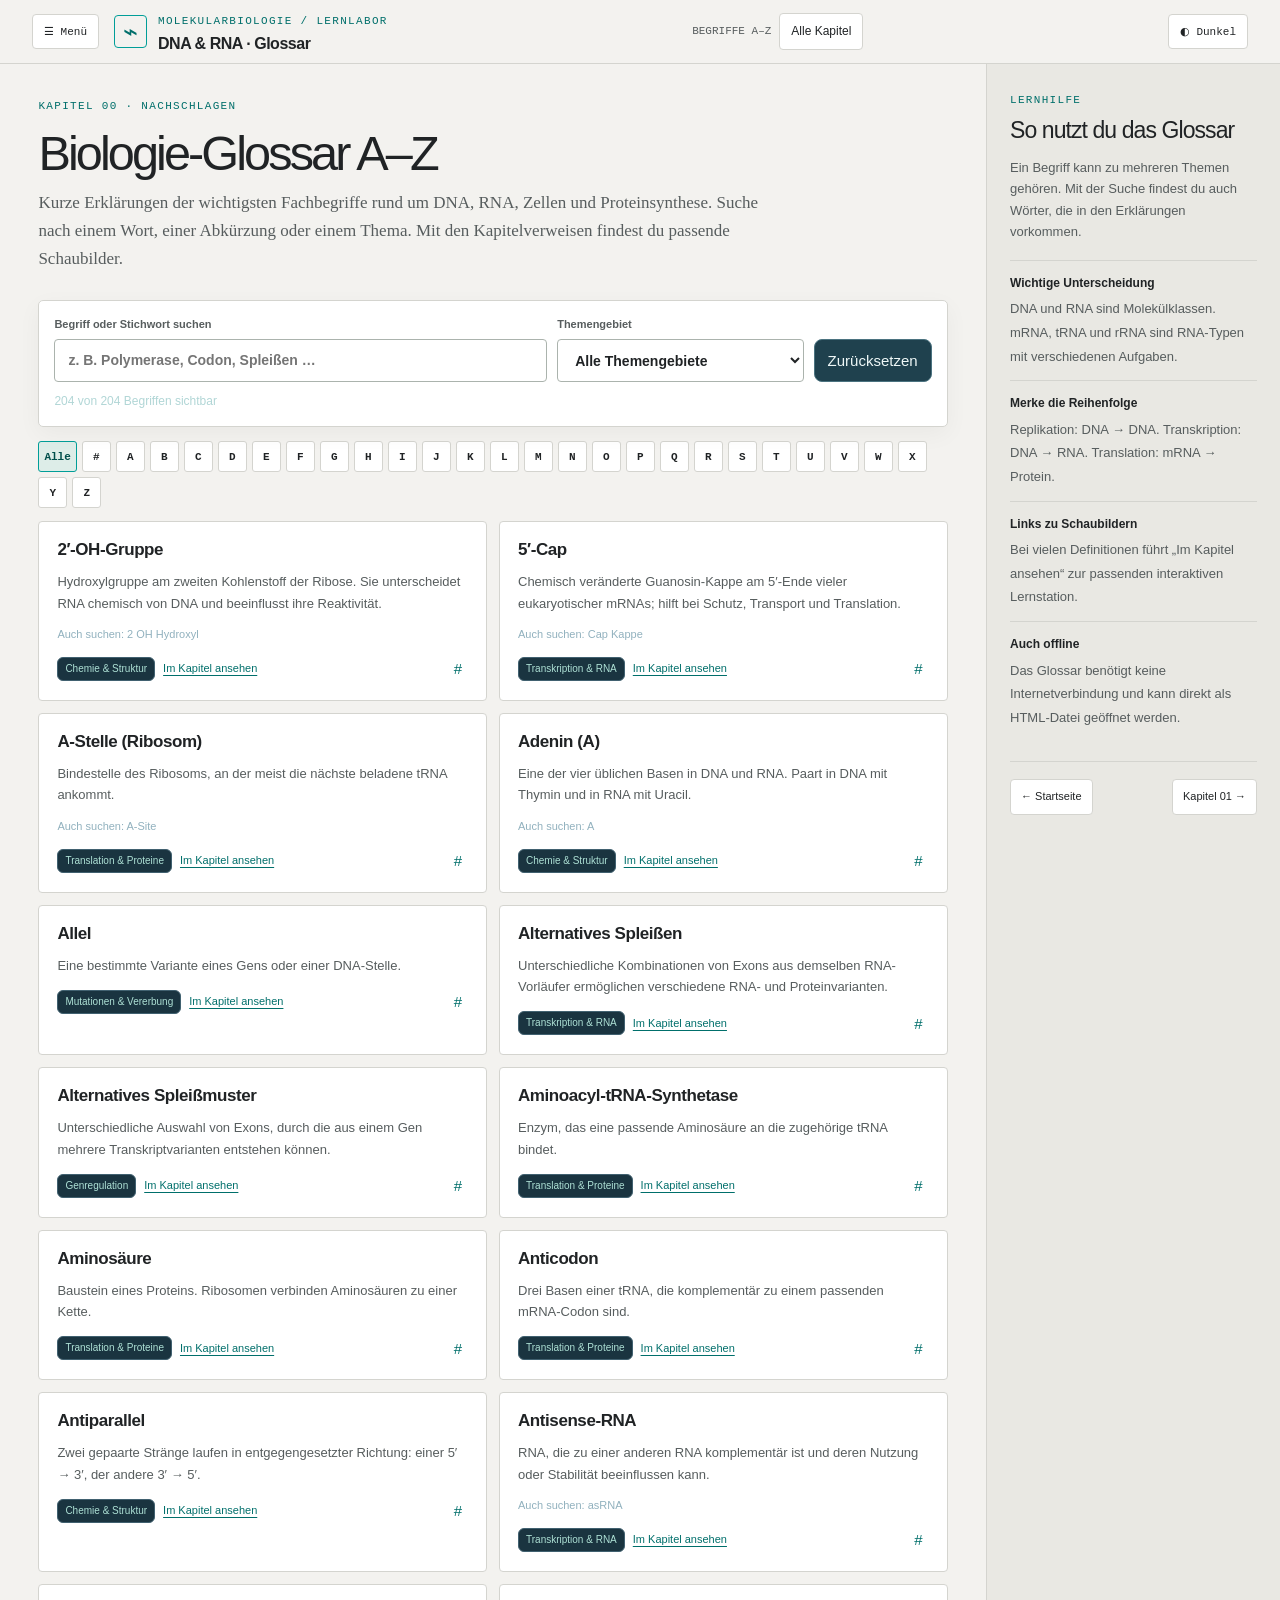
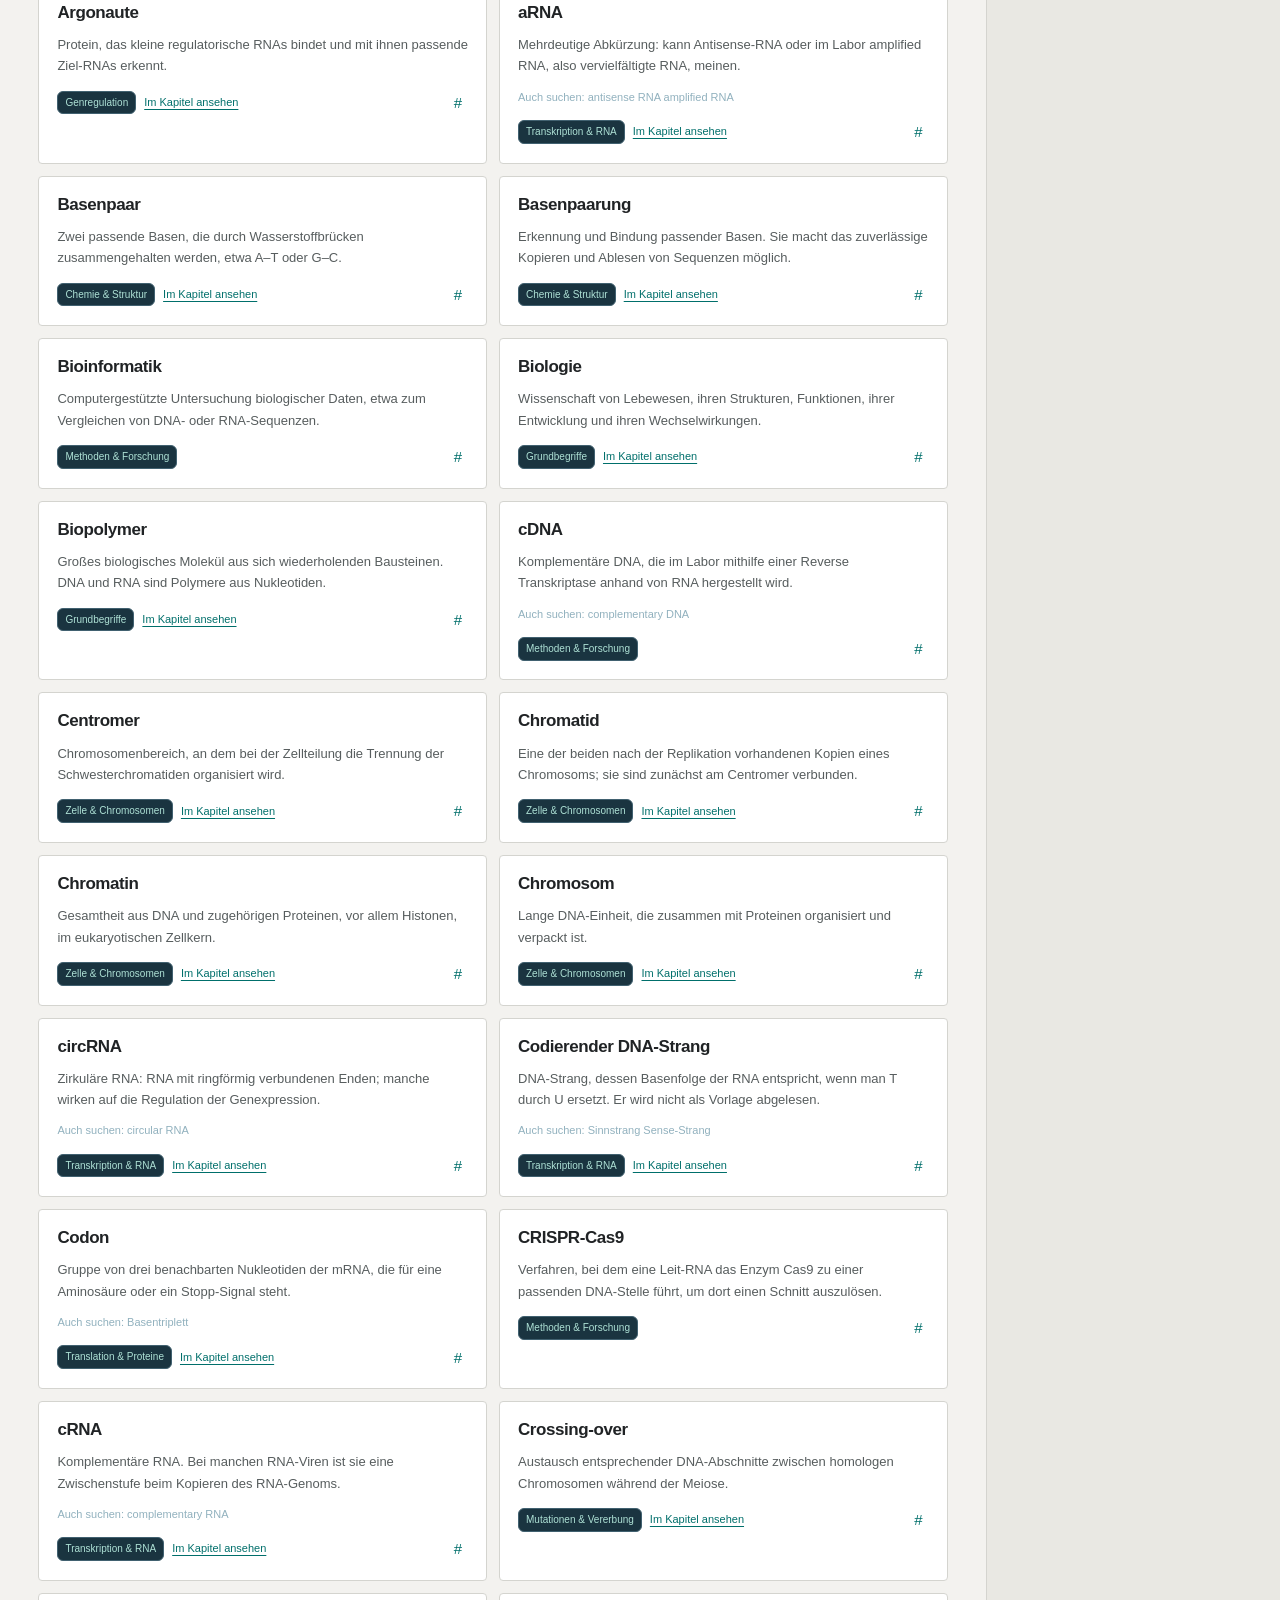
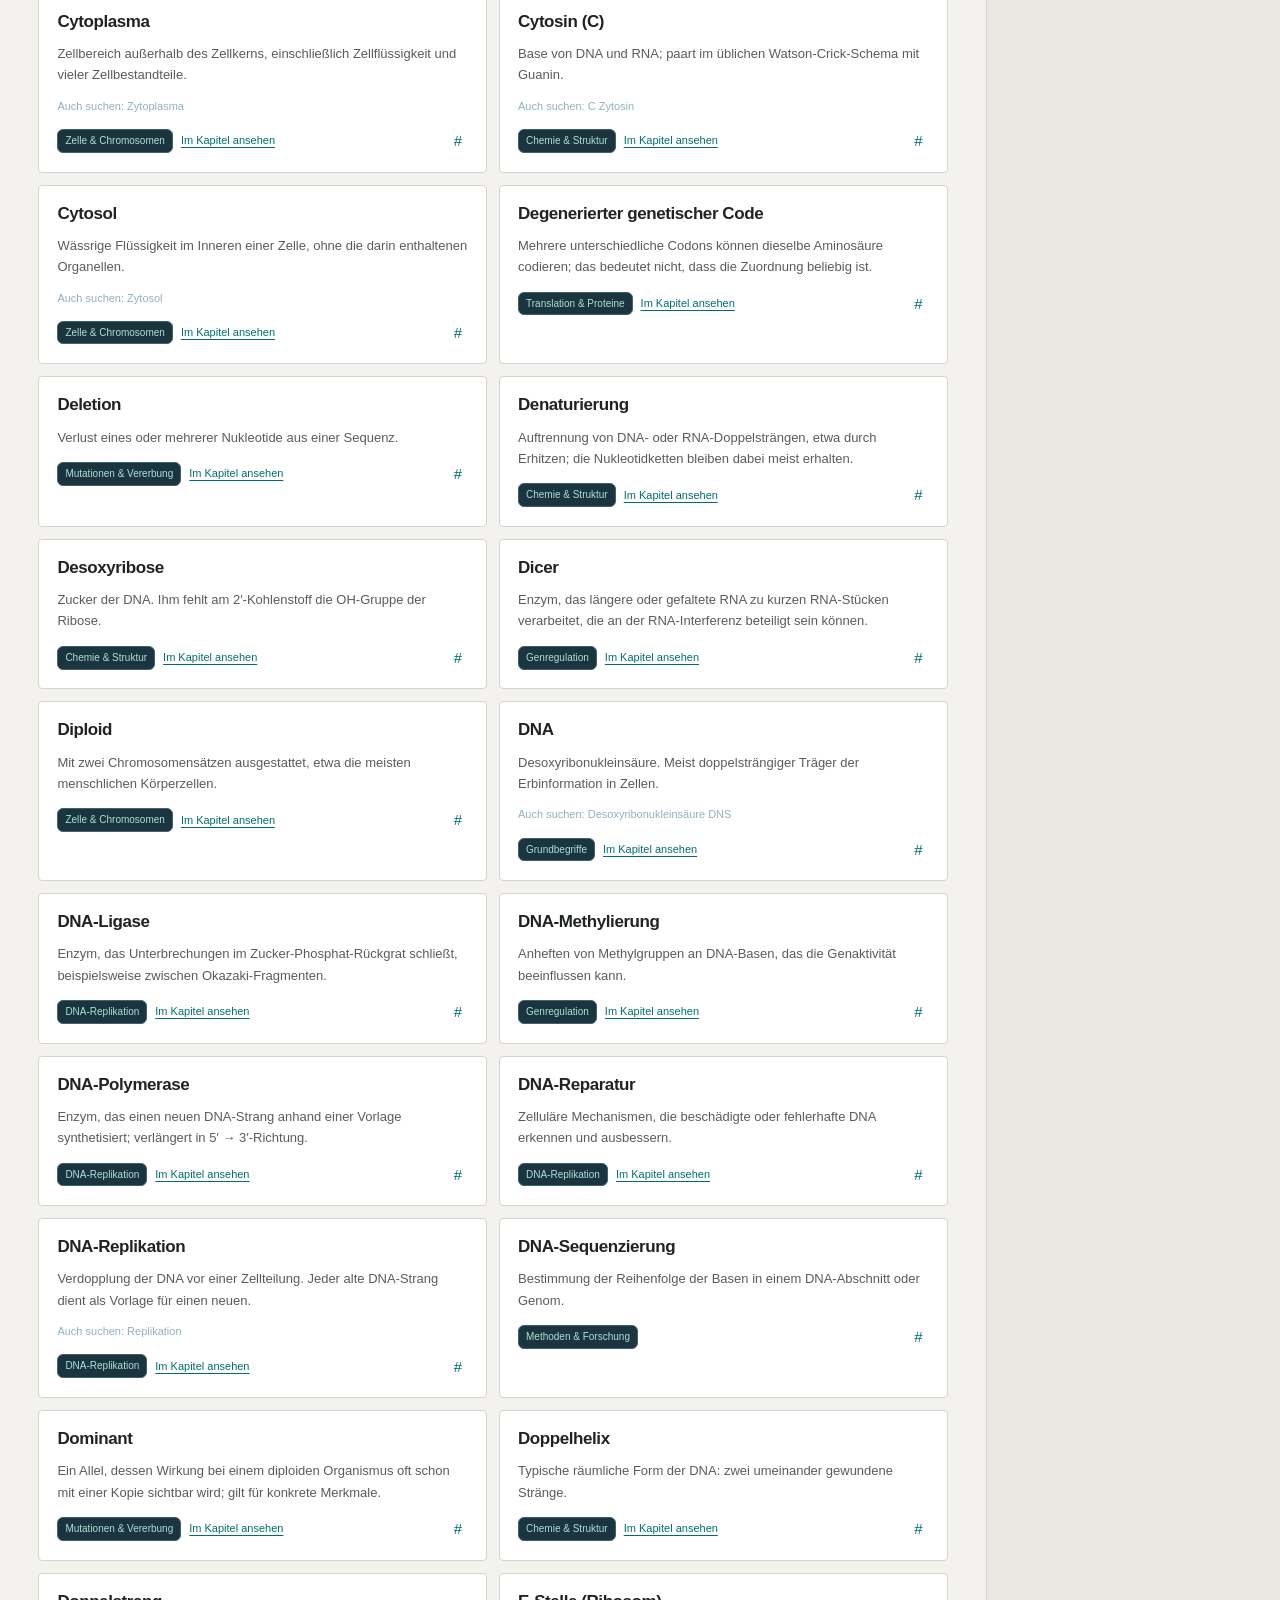
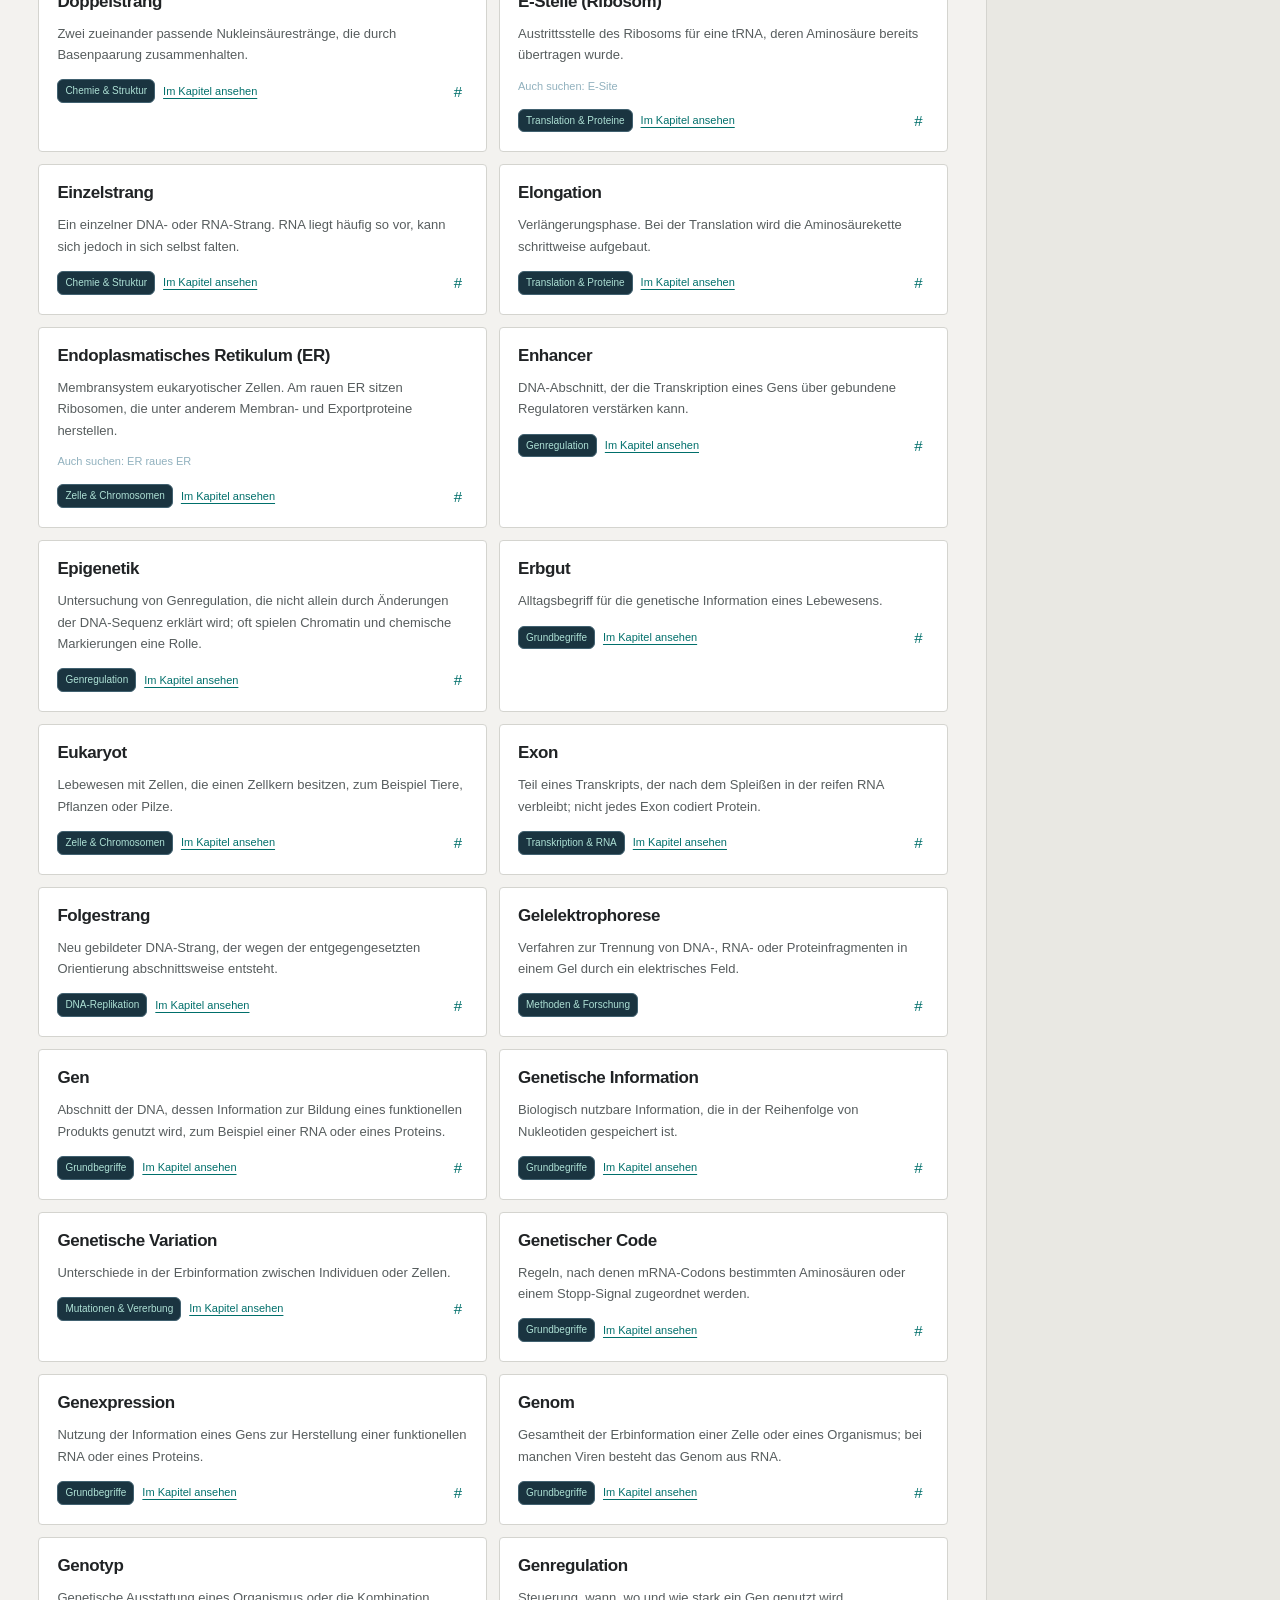
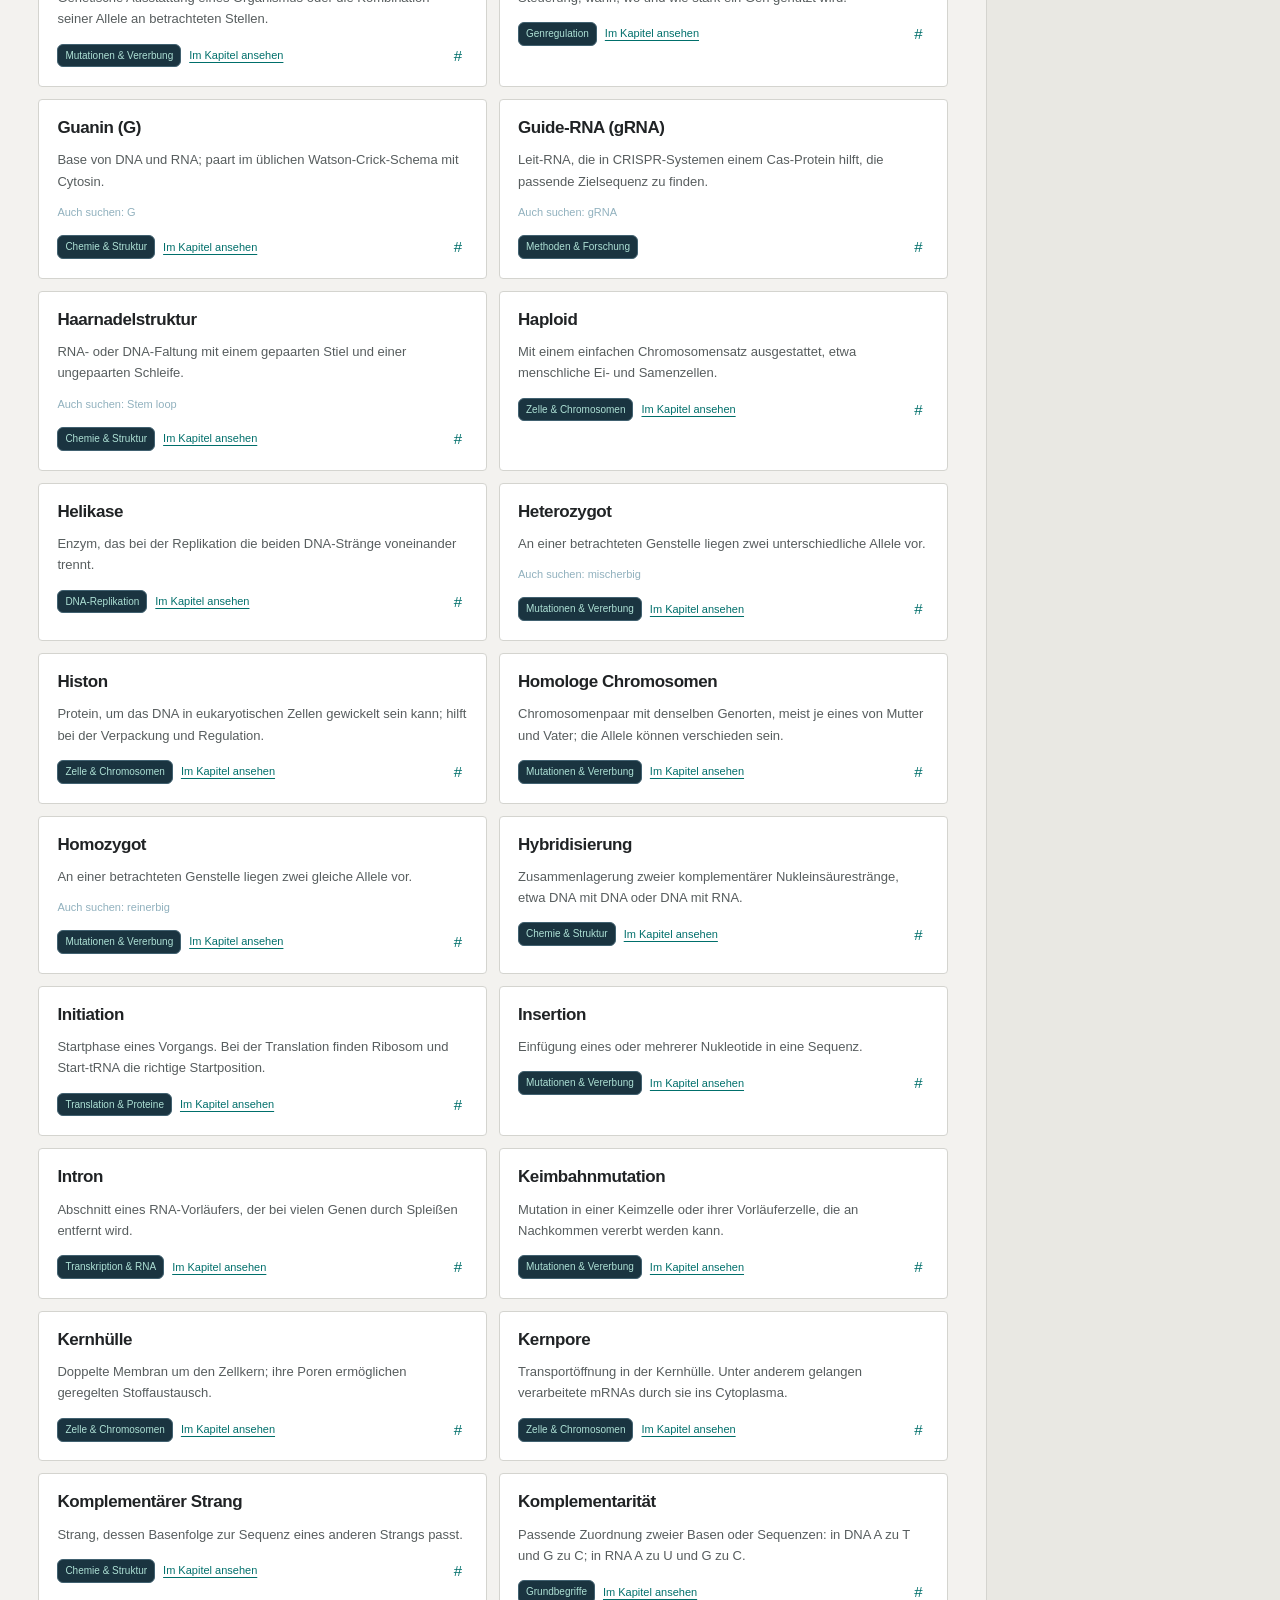
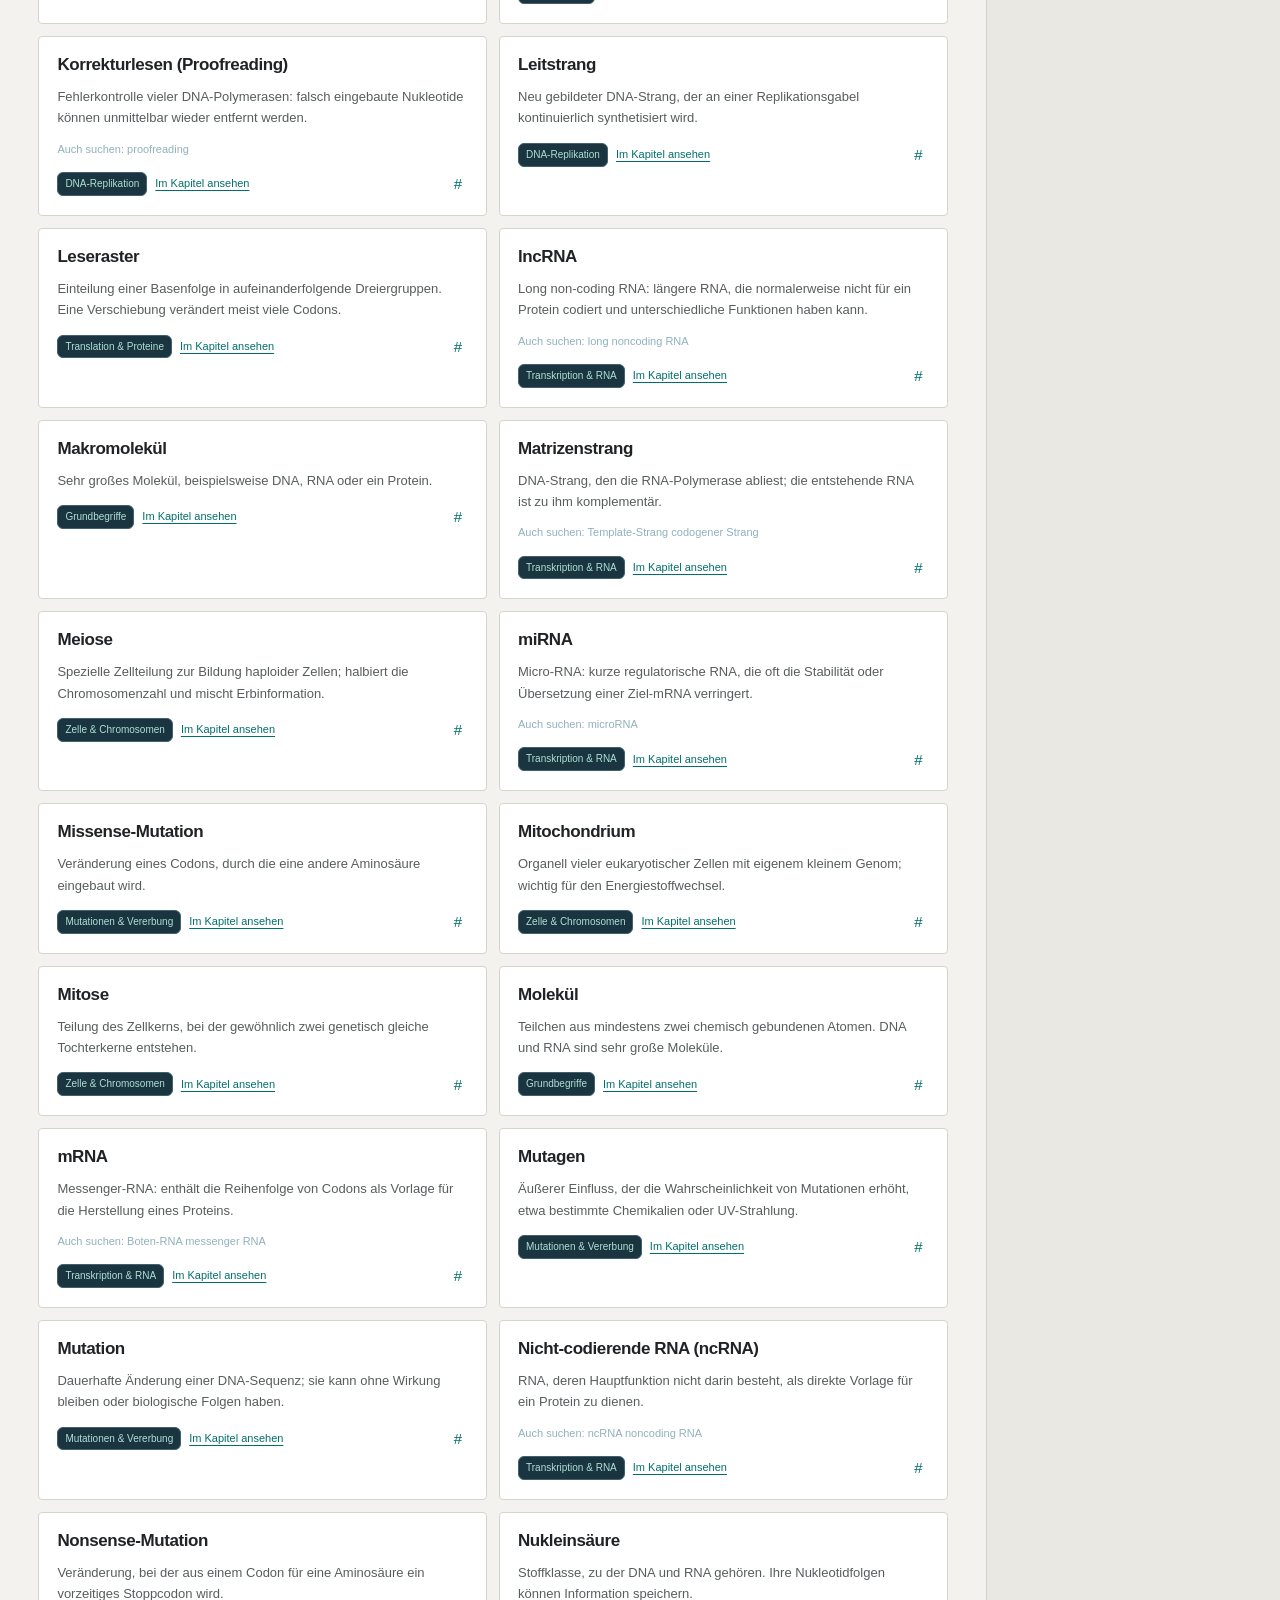
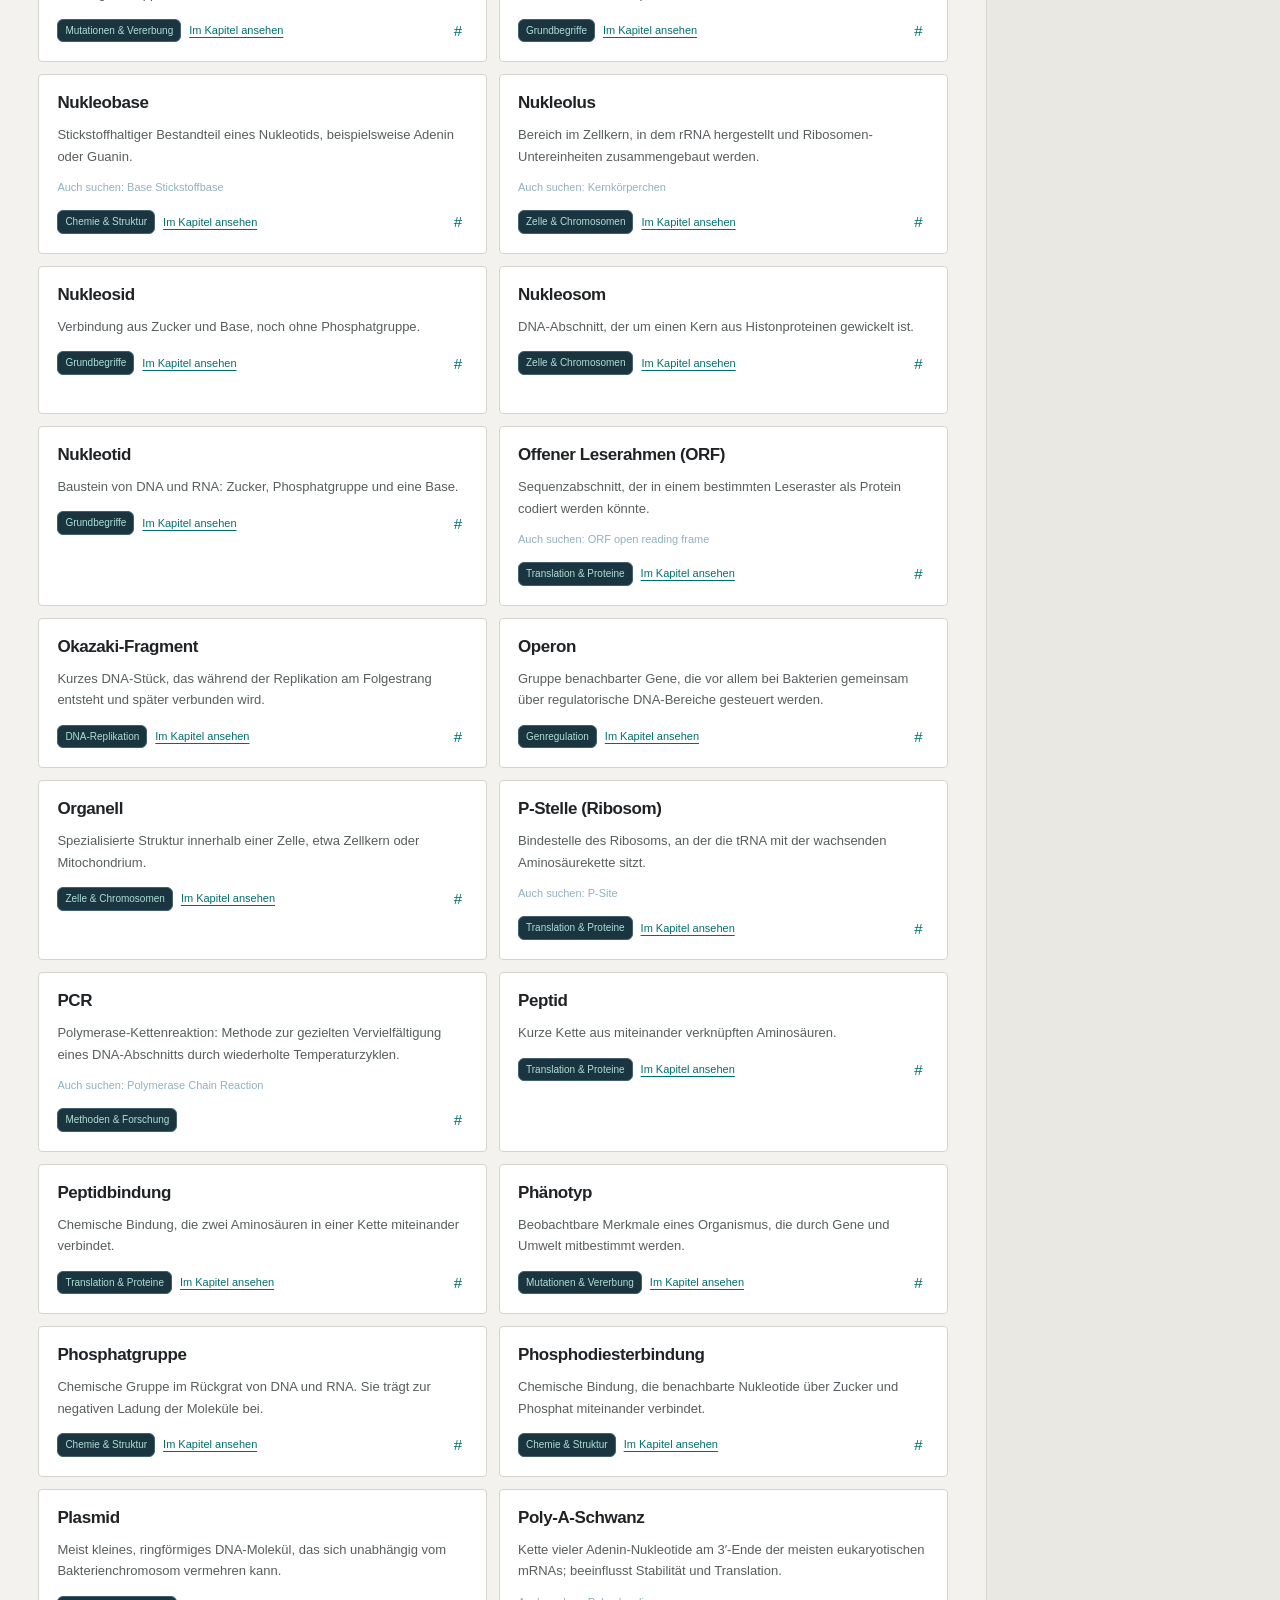
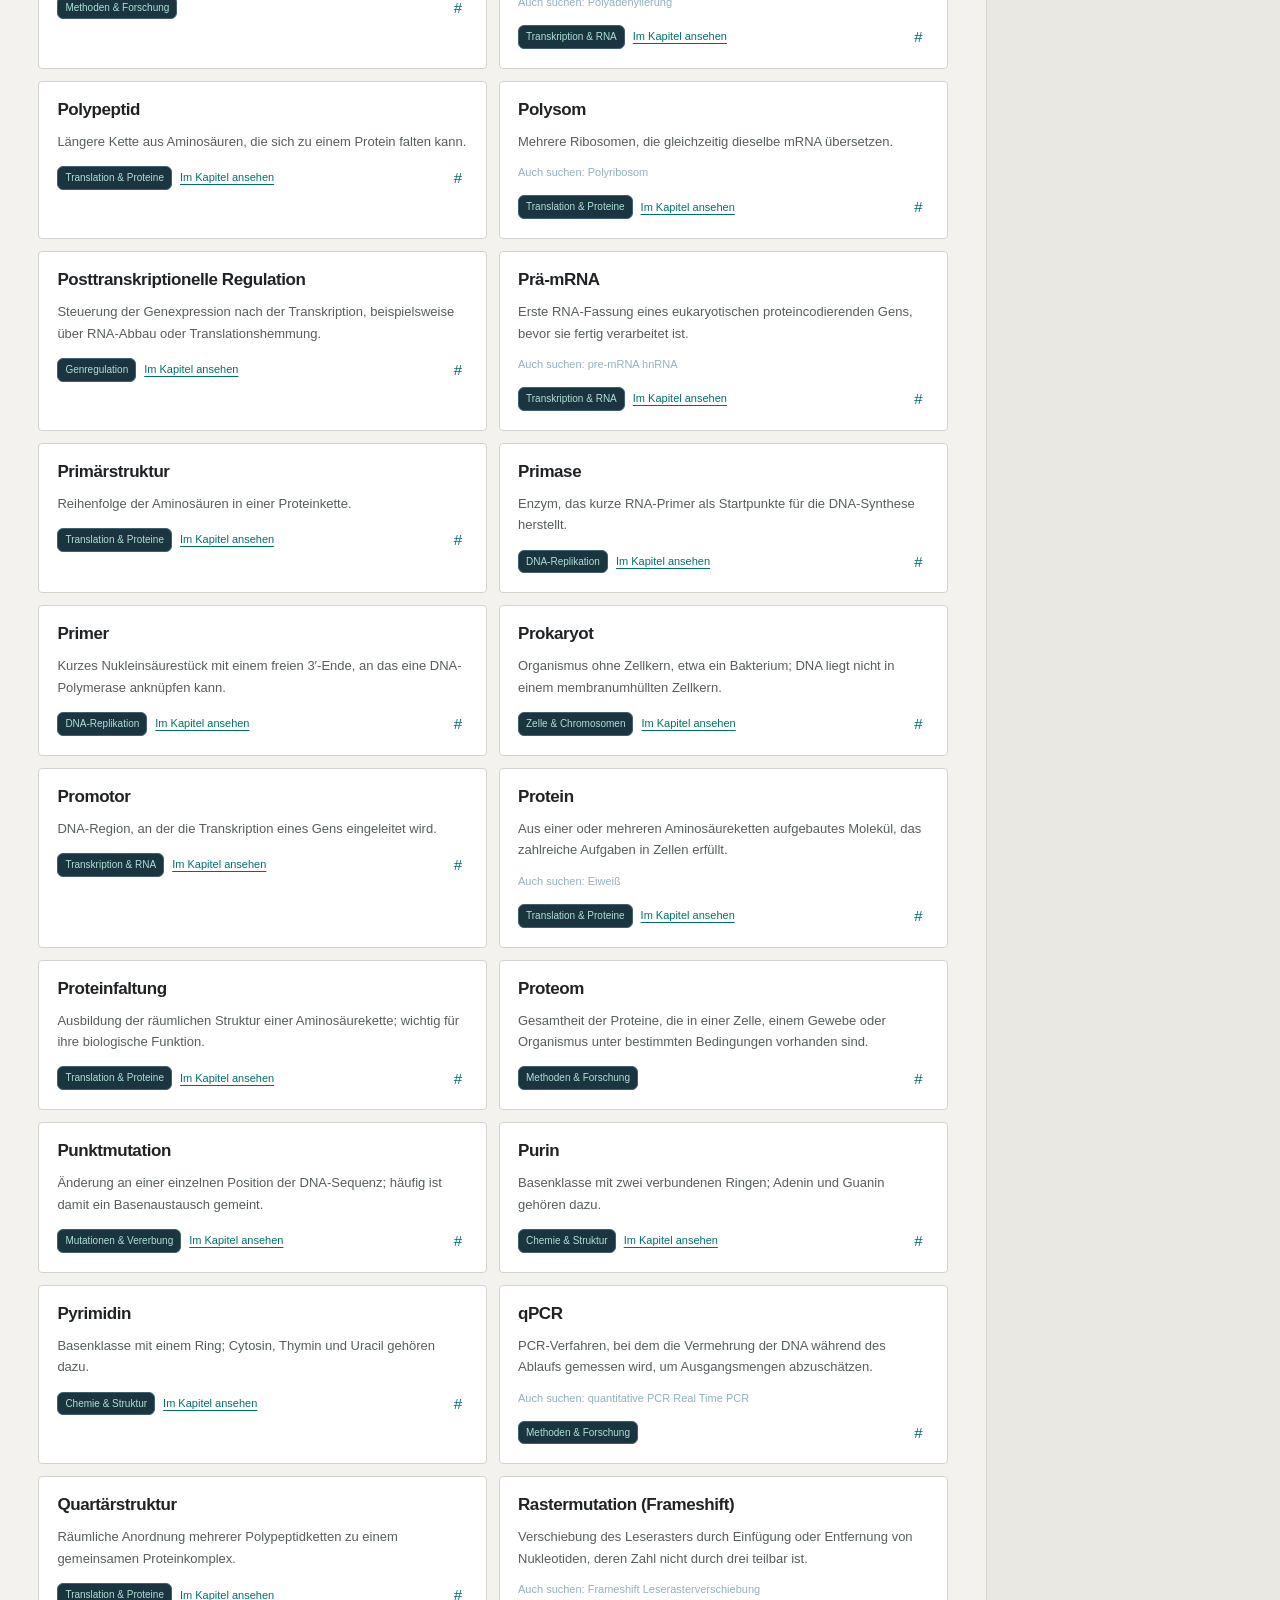
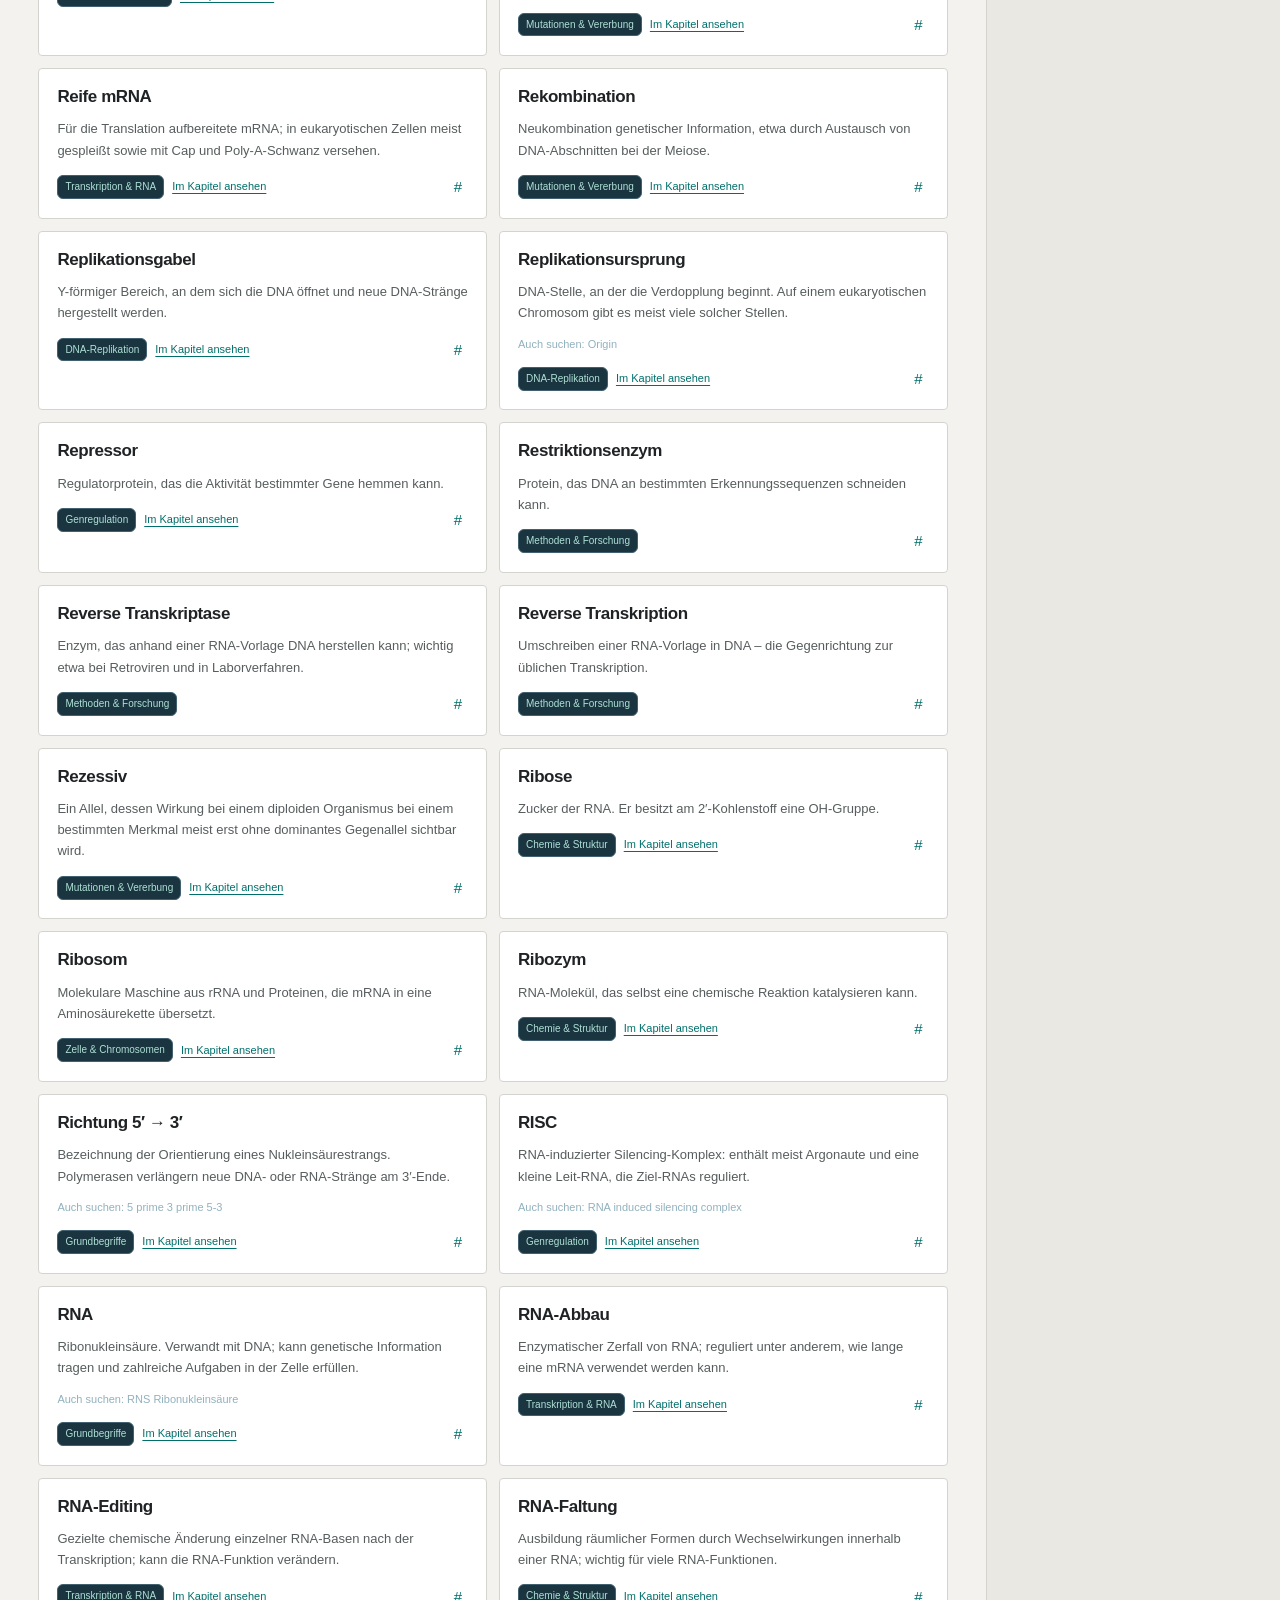
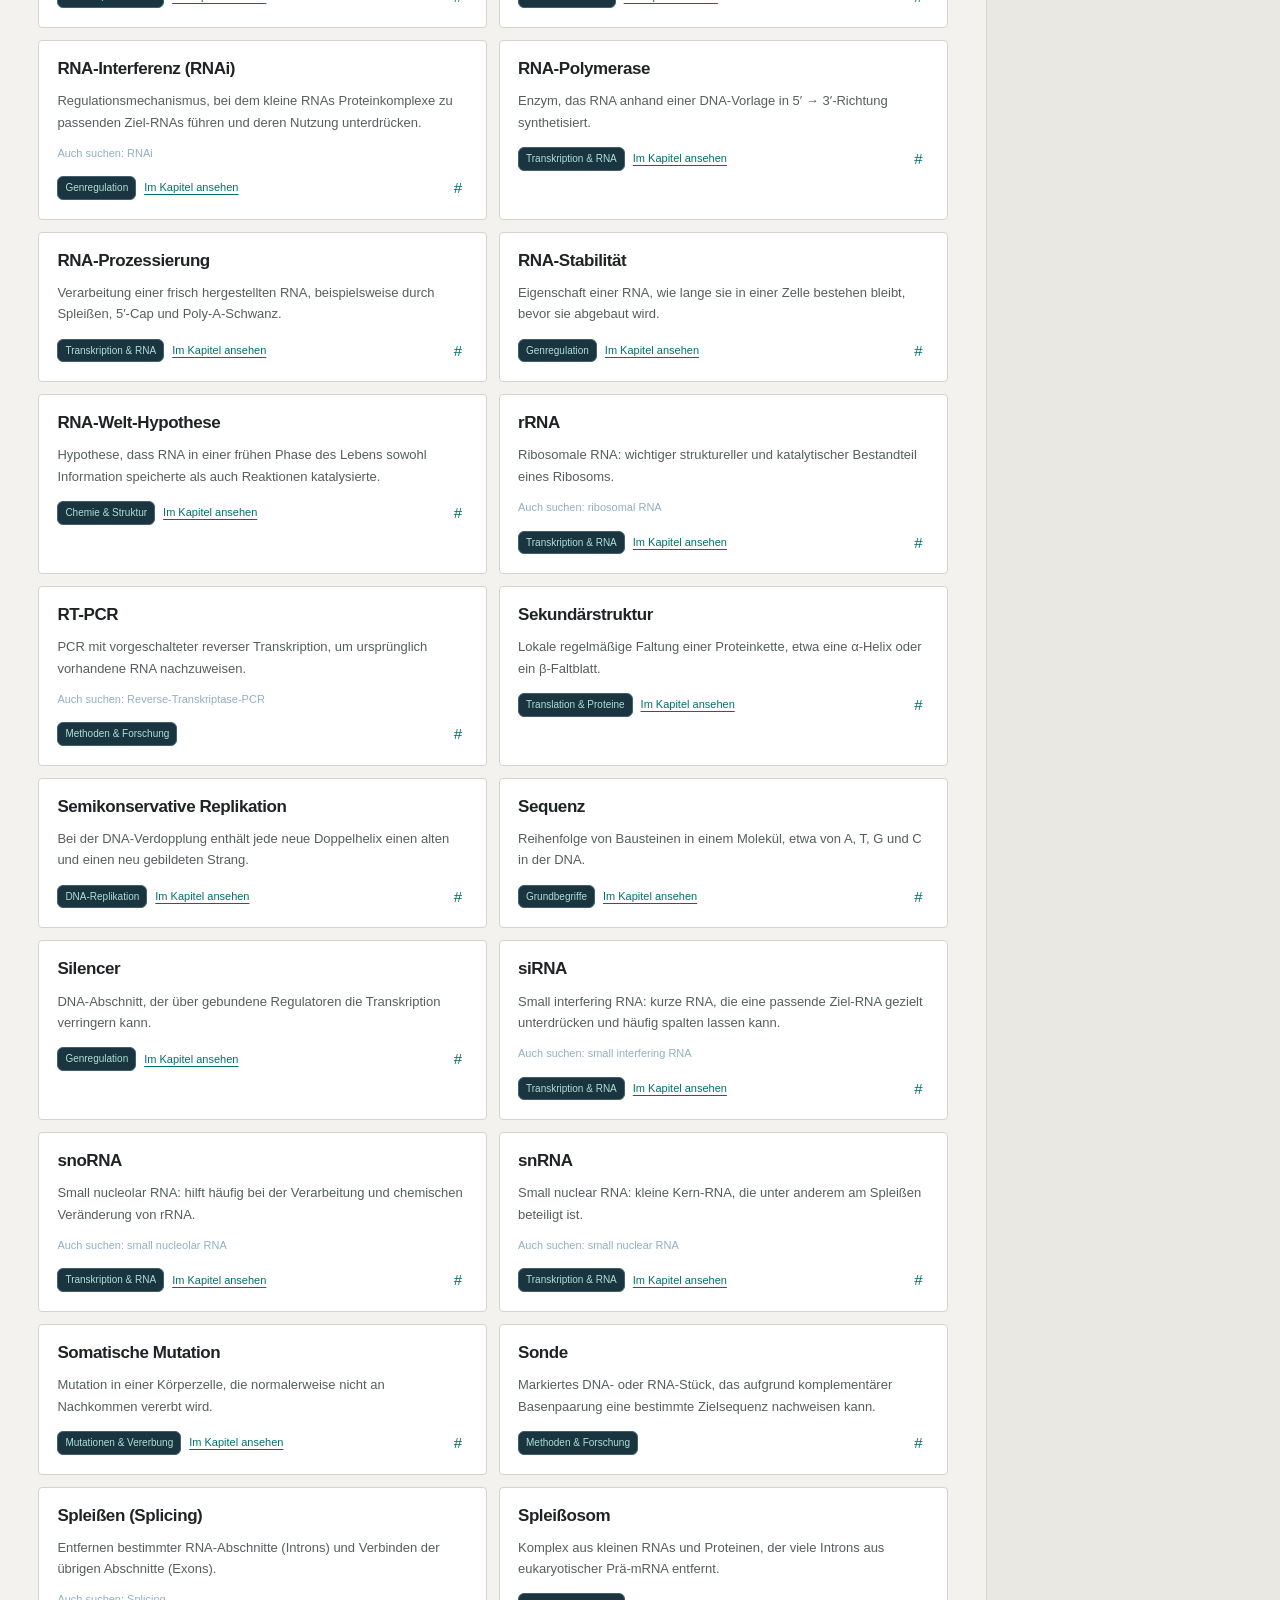
==== 00_glossar.html @ e4b24cb0 "feat: migrate complete DNA/RNA learning lab from prototype" ====
<!doctype html><html lang="de"><head><meta charset="utf-8"><meta name="viewport" content="width=device-width,initial-scale=1"><meta name="description" content="Durchsuchbares Glossar zu DNA, RNA, Molekularbiologie, Replikation, Transkription, Translation und Mutationen."><title>Glossar A–Z – DNA &amp; RNA Lernlabor</title><style>
:root{color-scheme:dark;--bg:#071119;--panel:#0e1b26;--panel2:#142633;--line:#293d49;--ink:#ebf5f6;--muted:#9db4be;--cyan:#71d4ef;--orange:#ffc078;--mint:#7fdfbe;--purple:#c8a4f4;--red:#f49d99}
*{box-sizing:border-box}html{scroll-behavior:smooth}body{margin:0;min-width:320px;background:var(--bg);color:var(--ink);font:14px/1.55 system-ui,-apple-system,'Segoe UI',sans-serif}button,input,select{font:inherit}button,a,input,select{outline-offset:3px}button:focus-visible,a:focus-visible,input:focus-visible,select:focus-visible{outline:2px solid var(--mint)}a{color:inherit;text-decoration:none}
.shell{min-height:100vh;display:grid;grid-template-columns:215px minmax(0,1fr) 288px;grid-template-rows:68px minmax(0,1fr)}.top{grid-column:1/-1;display:flex;align-items:center;justify-content:space-between;gap:16px;padding:0 24px;background:#0b1822;border-bottom:1px solid var(--line)}.brand{display:flex;gap:12px;align-items:center}.mark{display:grid;place-items:center;width:38px;height:38px;border:1px solid #36736e;background:#12312e;color:var(--mint);border-radius:11px;font-size:22px;font-weight:700}.eyebrow{color:var(--mint);font-size:10px;letter-spacing:.17em;font-weight:800;text-transform:uppercase}.brand b{display:block;font-size:16px;letter-spacing:-.03em}.topright{font-size:12px;color:var(--muted);display:flex;gap:14px;align-items:center}.topright a{border:1px solid #39525e;padding:7px 12px;border-radius:8px;color:#e5f4f5}.topright a:hover{background:#213543}
.nav{background:#0b1822;border-right:1px solid var(--line);padding:24px 12px;overflow-y:auto}.sidehead{padding:0 12px;color:#8da6b3;font-size:10px;letter-spacing:.12em;text-transform:uppercase;font-weight:800;margin-bottom:14px}.navlist{display:grid;gap:4px}.navlist a{display:flex;align-items:center;gap:11px;border-radius:10px;border:1px solid transparent;padding:11px 10px;color:#a6bdc8;font-size:12px}.navlist a span{font:700 11px ui-monospace,monospace;color:#75a8b8;min-width:20px}.navlist a:hover{background:#1b2c39;color:#fff}.navlist a.active{color:#eaf9fa;background:#1a3440;border-color:#366878}.navlist a.active span{color:var(--mint)}.navnotice{border-top:1px solid var(--line);margin-top:23px;padding:18px 11px;font-size:11px;line-height:1.65;color:#8ba5b2}
.main{min-width:0;background:radial-gradient(ellipse at 54% 32%,#18323c 0%,#0c202b 43%,#07131d 100%);display:flex;flex-direction:column}.headline{padding:26px 30px 10px}.headline h1{font-size:clamp(25px,3vw,38px);letter-spacing:-.055em;line-height:1.14;margin:5px 0 8px}.headline p{color:#a8c0ca;max-width:780px;margin:0;font-size:13px}.tag{font-size:10px;font-weight:800;letter-spacing:.13em;color:var(--mint);text-transform:uppercase}
.canvaswrap{margin:18px 25px 15px;border:1px solid #314956;background:radial-gradient(circle at center,#183341,#0d202b 63%,#0b1b26);border-radius:16px;min-height:375px;position:relative;overflow:hidden}.canvaswrap:before{content:'';position:absolute;inset:0;background-image:linear-gradient(#ffffff04 1px,transparent 1px),linear-gradient(90deg,#ffffff04 1px,transparent 1px);background-size:36px 36px;pointer-events:none}.viz{display:block;width:100%;height:auto;aspect-ratio:960/540;position:relative;z-index:1;user-select:none}.footviz{color:#8eabb9;font-size:11px;position:relative;z-index:2;padding:0 16px 13px}.viz text{font-family:system-ui,-apple-system,'Segoe UI',sans-serif;fill:#e8f4f5}.viz .minor{fill:#92adb9}.viz .cyan{fill:#71d4ef}.viz .orange{fill:#ffc078}.viz .mint{fill:#7fdfbe}.viz .purple{fill:#c8a4f4}.viz .red{fill:#ff9995}.viz .base{font-size:17px;font-weight:800;text-anchor:middle;dominant-baseline:central}.viz .cap{font-size:13px;letter-spacing:.035em}.viz .small{font-size:11px}.viz .big{font-size:20px;font-weight:700}.viz .pair{stroke:#9fb6c4;stroke-width:2;stroke-dasharray:3 5;opacity:.6}.viz .backbone{stroke:#6cd2ee;stroke-width:7;stroke-linecap:round;fill:none}.viz .backbone2{stroke:#ffc078;stroke-width:7;stroke-linecap:round;fill:none}
.controls{margin:0 25px 16px;border:1px solid var(--line);background:#122632;border-radius:13px;padding:15px 17px;display:flex;flex-direction:column;gap:12px}.controlrow{display:flex;gap:9px;align-items:center;flex-wrap:wrap}.controlrow label{color:#a4bcc6;font-size:12px}.controls button,.rpanel button,.controls select{background:#203a49;border:1px solid #496777;color:#e5f4f5;padding:9px 12px;border-radius:8px;cursor:pointer;font-size:12px}.controls button:hover,.rpanel button:hover{background:#2d5262}.controls button.active{background:#1b514d;border-color:#5ba795;color:#d8fff1}.controls input[type=range]{flex:1;min-width:140px;accent-color:var(--mint)}.mono{font:700 13px ui-monospace,monospace;color:var(--orange);letter-spacing:.04em;overflow-wrap:anywhere}.textinp{background:#0b1925;border:1px solid #57717e;border-radius:8px;padding:10px;color:#f1f9f9;text-transform:uppercase;font:700 14px ui-monospace,monospace;width:min(100%,350px)}.pills{display:flex;flex-wrap:wrap;gap:7px}.pills span{padding:5px 8px;border:1px solid #395663;background:#142d3a;border-radius:6px;font:600 12px ui-monospace,monospace;color:#c6e0e9}
.rpanel{background:#0b1822;border-left:1px solid var(--line);padding:26px 18px;overflow-y:auto}.rpanel h2{font-size:21px;letter-spacing:-.04em;line-height:1.2;margin:8px 0 12px}.rpanel p{font-size:12px;color:#adc2cc;margin:0 0 17px;line-height:1.7}.info{padding:13px 0;border-top:1px solid var(--line)}.info b{display:block;color:#e3f2f5;font-size:12px;margin-bottom:4px}.info span{color:#9fb7c3;font-size:12px;line-height:1.6}.stepslink{display:flex;gap:8px;justify-content:space-between;border-top:1px solid var(--line);padding-top:17px;margin-top:20px}.stepslink a{padding:8px 10px;background:#18313c;border-radius:7px;border:1px solid #34535e;font-size:11px}.stepslink a:hover{background:#254553}.quiz{margin:20px 0 8px;padding:14px;border:1px solid #3b5c67;border-radius:11px;background:#122936}.quiz strong{font-size:12px}.quiz .answer{display:block;text-align:left;width:100%;margin-top:8px}.quiz .feedback{min-height:21px;color:var(--mint);font-size:12px;margin-top:9px}.result{font-size:13px;color:#d6eaf0;background:#132e39;border:1px solid #416474;border-radius:9px;padding:13px 14px;min-height:45px;margin:0 25px 20px}.result strong{color:var(--mint)}.notebox{padding:10px 14px;margin:0 25px 18px;border-left:2px solid #77aeb9;color:#9db8c5;font-size:11px}
@media(max-width:1150px){.shell{grid-template-columns:170px minmax(0,1fr) 252px}.nav{padding:18px 7px}.rpanel{padding:19px 13px}.headline{padding:20px 20px 6px}.canvaswrap,.controls{margin-left:17px;margin-right:17px}.result,.notebox{margin-left:17px;margin-right:17px}}
@media(max-width:900px){.shell{grid-template-columns:1fr;grid-template-rows:auto auto auto auto}.top{grid-column:1;grid-row:1;min-height:64px}.nav{grid-column:1;grid-row:2;padding:9px 12px;border-right:0;border-bottom:1px solid var(--line);overflow:auto}.sidehead,.navnotice{display:none}.navlist{display:flex;min-width:max-content;gap:5px}.navlist a{padding:8px 10px}.main{grid-column:1;grid-row:3}.rpanel{grid-column:1;grid-row:4;border-left:0;border-top:1px solid var(--line);display:block}.viz{min-height:260px}.canvaswrap{min-height:0}.rpanel .factgrid{display:grid;grid-template-columns:repeat(2,minmax(0,1fr));gap:5px 16px}.topright span{display:none}}
@media(max-width:540px){.top{padding:9px 12px}.brand b{font-size:13px}.topright{gap:5px}.topright a{font-size:11px;padding:6px}.headline{padding:19px 16px 0}.headline h1{font-size:27px}.canvaswrap{margin:12px 9px}.viz{min-height:220px}.controls{margin:0 9px 13px}.result,.notebox{margin:0 9px 12px}.rpanel .factgrid{display:block}.controlrow button{font-size:11px;padding:7px 9px}}
@media(prefers-reduced-motion:reduce){*{scroll-behavior:auto!important;transition:none!important}}

.introhero{padding:56px 30px 36px;max-width:1100px;margin:auto}.introhero h1{font-size:clamp(40px,6vw,77px);letter-spacing:-.07em;line-height:1.02;margin:11px 0 17px}.introhero p{max-width:670px;font-size:16px;color:#b6cad2;line-height:1.7}.flowdiagram{padding:20px 0;display:flex;align-items:center;flex-wrap:wrap;gap:12px;margin:17px 0}.flowdiagram span{border:1px solid #38636b;background:#193741;padding:11px 18px;border-radius:9px;color:#d3f9ee;font-weight:750}.flowdiagram small{color:#77a4b5;letter-spacing:.12em}.gridchap{display:grid;grid-template-columns:repeat(2,minmax(0,1fr));gap:13px}.chapter{display:flex;align-items:flex-start;gap:16px;padding:22px;border:1px solid #324d5c;border-radius:13px;background:#122532;min-height:132px}.chapter:hover{background:#1a3441;border-color:#5b9ca1}.chapter .number{font:800 13px ui-monospace,monospace;color:var(--mint)}.chapter h2{margin:0 0 4px;font-size:20px;letter-spacing:-.03em}.chapter p{font-size:13px;color:#9fb8c3;margin:0}.chevron{margin-left:auto;color:var(--mint);font-size:20px}.landingfoot{margin-top:24px;border-top:1px solid var(--line);padding-top:19px;font-size:12px;color:#91aebc}@media(max-width:650px){.introhero{padding:32px 17px}.gridchap{grid-template-columns:1fr}.chapter{min-height:0;padding:18px}}

/* Glossar */
.glossary-intro{padding:30px 30px 12px}.glossary-intro h1{margin:6px 0 8px;font-size:clamp(30px,3.5vw,44px);letter-spacing:-.055em}.glossary-intro p{max-width:730px;color:var(--muted);font-size:13px;margin:0;line-height:1.7}
.glossary-controls{position:sticky;top:0;z-index:5;margin:14px 24px 12px;padding:15px;background:#122a37;border:1px solid #365463;border-radius:13px;box-shadow:0 8px 28px #0005}.glossary-controls .fields{display:flex;gap:10px;align-items:flex-end;flex-wrap:wrap}.glossary-controls label{display:flex;flex-direction:column;gap:6px;color:#bfd0d8;font-size:11px;font-weight:700}.glossary-controls .searchfield{flex:2;min-width:210px}.glossary-controls .catfield{flex:1;min-width:155px}.glossary-controls input,.glossary-controls select{width:100%;min-height:43px;border-radius:8px;border:1px solid #5b7b88;background:#091d28;color:#f0fafa;padding:9px 13px;font-size:14px}.glossary-controls button{min-height:43px;border-radius:8px;border:1px solid #4b7380;background:#1f414e;color:#eef7f7;padding:9px 13px;cursor:pointer}.glossary-controls button:hover{background:#2c5360}.glossary-controls .count{color:#b1d6d6;font-size:12px;margin-top:10px}
.letters{display:flex;gap:5px;flex-wrap:wrap;margin:2px 25px 13px}.letters button{min-width:29px;height:31px;border:1px solid #345364;background:#102531;border-radius:7px;color:#a7c0c9;cursor:pointer;font:700 11px ui-monospace,monospace;padding:0 5px}.letters button:hover,.letters button[aria-pressed=true]{background:#24615e;border-color:#6dd6b1;color:#fff}
.glosscards{display:grid;grid-template-columns:repeat(2,minmax(0,1fr));gap:12px;padding:0 24px 32px;align-content:start}.glossentry{scroll-margin-top:160px;background:#102632;border:1px solid #365260;border-radius:11px;padding:17px 18px;min-height:148px}.glossentry:target{border-color:#86e9ca;background:#193b40}.glosstitle{margin:0;font-size:17px;font-weight:750;line-height:1.3;letter-spacing:-.025em}.glossdef{font-size:13px;line-height:1.65;color:#c0d4db;margin:10px 0 12px}.glossmeta{display:flex;align-items:center;gap:8px;flex-wrap:wrap;margin-top:auto}.glossentry .catlabel{font-size:10px;border:1px solid #416170;border-radius:6px;padding:3px 7px;color:#aee1d5;background:#1a3440}.glossentry .chapterlink{font-size:11px;color:#94dbea;text-decoration:underline;text-underline-offset:3px}.glossentry .anchor{margin-left:auto;color:#8bb8c6;padding:2px 6px;border-radius:5px}.glossentry .anchor:hover{color:#fff;background:#294350}.glossentry .also{font-size:11px;color:#91b1be;margin:0 0 12px}.noresults{margin:6px 24px 40px;background:#132b36;border:1px dashed #547586;border-radius:13px;padding:24px;color:#c7d9de}.glossaryhint{padding:0 24px 26px;color:#94acb7;font-size:12px}.statline{font-size:12px;color:#acc5cc;line-height:1.8}
@media(max-width:1180px){.glosscards{grid-template-columns:1fr}}
@media(max-width:900px){.glosscards{grid-template-columns:repeat(2,minmax(0,1fr))}.glossary-controls{top:0}}
@media(max-width:670px){.glossary-intro{padding:25px 16px 8px}.glosscards{grid-template-columns:1fr;padding:0 12px 20px}.glossary-controls{margin:12px 10px;padding:12px}.letters{margin:4px 12px 14px}.glossary-controls .searchfield,.glossary-controls .catfield{min-width:100%}.glossentry{min-height:0}.glossaryhint{padding:0 12px 22px}}
</style><link rel="stylesheet" href="lab-theme.css">
<script defer src="lab-theme.js"></script>
</head><body>
<div class="shell"><header class="top"><a class="brand" href="index.html"><span class="mark">⌁</span><span><span class="eyebrow">Molekularbiologie / Lernlabor</span><b>DNA &amp; RNA · Glossar</b></span></a><div class="topright"><span>BEGRIFFE A–Z</span><a href="index.html">Alle Kapitel</a></div></header><nav class="nav" aria-label="Kapitel"><div class="sidehead">Lernpfad</div><div class="navlist"><a href="index.html"><span>⌂</span>Übersicht</a><a href="00_glossar.html" class="active" aria-current="page"><span>00</span>Glossar A–Z</a><a href="01_dna_rna.html"><span>01</span>DNA &amp; RNA</a><a href="02_replikation.html"><span>02</span>Replikation</a><a href="03_transkription.html"><span>03</span>Transkription</a><a href="04_translation.html"><span>04</span>Translation</a><a href="05_mutationen.html"><span>05</span>Mutationen</a><a href="06_zellkarte.html"><span>06</span>Zellkarte</a><a href="07_rna_typen.html"><span>07</span>RNA-Typen</a></div><div class="navnotice">Direkt in einem Begriff suchen oder nach Themen filtern. Alle Kapitel lassen sich ohne Server öffnen.</div></nav>
<main class="main"><section class="glossary-intro"><div class="tag">Kapitel 00 · Nachschlagen</div><h1>Biologie-Glossar A–Z</h1><p>Kurze Erklärungen der wichtigsten Fachbegriffe rund um DNA, RNA, Zellen und Proteinsynthese. Suche nach einem Wort, einer Abkürzung oder einem Thema. Mit den Kapitelverweisen findest du passende Schaubilder.</p></section>
<section class="glossary-controls" aria-label="Glossar durchsuchen"><div class="fields"><label class="searchfield" for="glossary-search">Begriff oder Stichwort suchen<input id="glossary-search" type="search" autocomplete="off" spellcheck="false" placeholder="z. B. Polymerase, Codon, Spleißen …"></label><label class="catfield" for="glossary-category">Themengebiet<select id="glossary-category"><option value="all">Alle Themengebiete</option><option value="grund">Grundbegriffe</option><option value="chem">Chemie &amp; Struktur</option><option value="zell">Zelle &amp; Chromosomen</option><option value="repl">DNA-Replikation</option><option value="trans">Transkription &amp; RNA</option><option value="transl">Translation &amp; Proteine</option><option value="mut">Mutationen &amp; Vererbung</option><option value="reg">Genregulation</option><option value="lab">Methoden &amp; Forschung</option></select></label><button id="glossary-reset" type="button">Zurücksetzen</button></div><div class="count" id="glossary-count" role="status" aria-live="polite">Glossar wird geladen …</div></section>
<div class="letters" id="glossary-letters" aria-label="Anfangsbuchstaben"></div><section class="glosscards" id="glossary-results" aria-label="Fachbegriffe"></section><div class="noresults" id="glossary-empty" hidden>Keine Begriffe gefunden. Versuche einen anderen Suchbegriff oder setze den Filter zurück.</div><p class="glossaryhint">Die Erklärungen sind für den Schulgebrauch bewusst vereinfacht. Einige biologische Prozesse besitzen zusätzliche Sonderfälle und Details.</p></main>
<aside class="rpanel"><div class="tag">Lernhilfe</div><h2>So nutzt du das Glossar</h2><p>Ein Begriff kann zu mehreren Themen gehören. Mit der Suche findest du auch Wörter, die in den Erklärungen vorkommen.</p><div class="factgrid"><div class="info"><b>Wichtige Unterscheidung</b><span>DNA und RNA sind Molekülklassen. mRNA, tRNA und rRNA sind RNA-Typen mit verschiedenen Aufgaben.</span></div><div class="info"><b>Merke die Reihenfolge</b><span>Replikation: DNA → DNA. Transkription: DNA → RNA. Translation: mRNA → Protein.</span></div><div class="info"><b>Links zu Schaubildern</b><span>Bei vielen Definitionen führt „Im Kapitel ansehen“ zur passenden interaktiven Lernstation.</span></div><div class="info"><b>Auch offline</b><span>Das Glossar benötigt keine Internetverbindung und kann direkt als HTML-Datei geöffnet werden.</span></div></div><div class="stepslink"><a href="index.html">← Startseite</a><a href="01_dna_rna.html">Kapitel 01 →</a></div></aside></div>
<script>
'use strict';
const ITEMS=[{"term":"Biologie","cat":"grund","description":"Wissenschaft von Lebewesen, ihren Strukturen, Funktionen, ihrer Entwicklung und ihren Wechselwirkungen.","aka":"","link":"01_dna_rna.html"},{"term":"Molekül","cat":"grund","description":"Teilchen aus mindestens zwei chemisch gebundenen Atomen. DNA und RNA sind sehr große Moleküle.","aka":"","link":"01_dna_rna.html"},{"term":"Makromolekül","cat":"grund","description":"Sehr großes Molekül, beispielsweise DNA, RNA oder ein Protein.","aka":"","link":"01_dna_rna.html"},{"term":"Biopolymer","cat":"grund","description":"Großes biologisches Molekül aus sich wiederholenden Bausteinen. DNA und RNA sind Polymere aus Nukleotiden.","aka":"","link":"01_dna_rna.html"},{"term":"Nukleinsäure","cat":"grund","description":"Stoffklasse, zu der DNA und RNA gehören. Ihre Nukleotidfolgen können Information speichern.","aka":"","link":"01_dna_rna.html"},{"term":"Genetische Information","cat":"grund","description":"Biologisch nutzbare Information, die in der Reihenfolge von Nukleotiden gespeichert ist.","aka":"","link":"01_dna_rna.html"},{"term":"Sequenz","cat":"grund","description":"Reihenfolge von Bausteinen in einem Molekül, etwa von A, T, G und C in der DNA.","aka":"","link":"01_dna_rna.html"},{"term":"Komplementarität","cat":"grund","description":"Passende Zuordnung zweier Basen oder Sequenzen: in DNA A zu T und G zu C; in RNA A zu U und G zu C.","aka":"","link":"01_dna_rna.html"},{"term":"Gen","cat":"grund","description":"Abschnitt der DNA, dessen Information zur Bildung eines funktionellen Produkts genutzt wird, zum Beispiel einer RNA oder eines Proteins.","aka":"","link":"01_dna_rna.html"},{"term":"Genom","cat":"grund","description":"Gesamtheit der Erbinformation einer Zelle oder eines Organismus; bei manchen Viren besteht das Genom aus RNA.","aka":"","link":"01_dna_rna.html"},{"term":"Genexpression","cat":"grund","description":"Nutzung der Information eines Gens zur Herstellung einer funktionellen RNA oder eines Proteins.","aka":"","link":"01_dna_rna.html"},{"term":"Erbgut","cat":"grund","description":"Alltagsbegriff für die genetische Information eines Lebewesens.","aka":"","link":"01_dna_rna.html"},{"term":"Genetischer Code","cat":"grund","description":"Regeln, nach denen mRNA-Codons bestimmten Aminosäuren oder einem Stopp-Signal zugeordnet werden.","aka":"","link":"01_dna_rna.html"},{"term":"DNA","cat":"grund","description":"Desoxyribonukleinsäure. Meist doppelsträngiger Träger der Erbinformation in Zellen.","aka":"Desoxyribonukleinsäure DNS","link":"01_dna_rna.html"},{"term":"RNA","cat":"grund","description":"Ribonukleinsäure. Verwandt mit DNA; kann genetische Information tragen und zahlreiche Aufgaben in der Zelle erfüllen.","aka":"RNS Ribonukleinsäure","link":"01_dna_rna.html"},{"term":"Nukleotid","cat":"grund","description":"Baustein von DNA und RNA: Zucker, Phosphatgruppe und eine Base.","aka":"","link":"01_dna_rna.html"},{"term":"Nukleosid","cat":"grund","description":"Verbindung aus Zucker und Base, noch ohne Phosphatgruppe.","aka":"","link":"01_dna_rna.html"},{"term":"Richtung 5′ → 3′","cat":"grund","description":"Bezeichnung der Orientierung eines Nukleinsäurestrangs. Polymerasen verlängern neue DNA- oder RNA-Stränge am 3′-Ende.","aka":"5 prime 3 prime 5-3","link":"01_dna_rna.html"},{"term":"Vorlage","cat":"grund","description":"Vorhandener Nukleinsäurestrang, dessen Basenfolge beim Kopieren oder Umschreiben die neue Sequenz bestimmt.","aka":"Matrize Template","link":"01_dna_rna.html"},{"term":"Zentraldogma","cat":"grund","description":"Vereinfachter Grundfluss biologischer Sequenzinformation: DNA → RNA → Protein. Es gibt wichtige Sonderwege, etwa RNA → DNA.","aka":"central dogma","link":"01_dna_rna.html"},{"term":"Adenin (A)","cat":"chem","description":"Eine der vier üblichen Basen in DNA und RNA. Paart in DNA mit Thymin und in RNA mit Uracil.","aka":"A","link":"01_dna_rna.html"},{"term":"Thymin (T)","cat":"chem","description":"Base, die normalerweise in DNA vorkommt und mit Adenin paart. Gegenüber Uracil besitzt sie eine zusätzliche Methylgruppe.","aka":"T","link":"01_dna_rna.html"},{"term":"Uracil (U)","cat":"chem","description":"Base der RNA, die meist statt Thymin verwendet wird und mit Adenin paart.","aka":"U","link":"01_dna_rna.html"},{"term":"Guanin (G)","cat":"chem","description":"Base von DNA und RNA; paart im üblichen Watson-Crick-Schema mit Cytosin.","aka":"G","link":"01_dna_rna.html"},{"term":"Cytosin (C)","cat":"chem","description":"Base von DNA und RNA; paart im üblichen Watson-Crick-Schema mit Guanin.","aka":"C Zytosin","link":"01_dna_rna.html"},{"term":"Nukleobase","cat":"chem","description":"Stickstoffhaltiger Bestandteil eines Nukleotids, beispielsweise Adenin oder Guanin.","aka":"Base Stickstoffbase","link":"01_dna_rna.html"},{"term":"Basenpaar","cat":"chem","description":"Zwei passende Basen, die durch Wasserstoffbrücken zusammengehalten werden, etwa A–T oder G–C.","aka":"","link":"01_dna_rna.html"},{"term":"Basenpaarung","cat":"chem","description":"Erkennung und Bindung passender Basen. Sie macht das zuverlässige Kopieren und Ablesen von Sequenzen möglich.","aka":"","link":"01_dna_rna.html"},{"term":"Desoxyribose","cat":"chem","description":"Zucker der DNA. Ihm fehlt am 2′-Kohlenstoff die OH-Gruppe der Ribose.","aka":"","link":"01_dna_rna.html"},{"term":"Ribose","cat":"chem","description":"Zucker der RNA. Er besitzt am 2′-Kohlenstoff eine OH-Gruppe.","aka":"","link":"01_dna_rna.html"},{"term":"2′-OH-Gruppe","cat":"chem","description":"Hydroxylgruppe am zweiten Kohlenstoff der Ribose. Sie unterscheidet RNA chemisch von DNA und beeinflusst ihre Reaktivität.","aka":"2 OH Hydroxyl","link":"01_dna_rna.html"},{"term":"Phosphatgruppe","cat":"chem","description":"Chemische Gruppe im Rückgrat von DNA und RNA. Sie trägt zur negativen Ladung der Moleküle bei.","aka":"","link":"01_dna_rna.html"},{"term":"Zucker-Phosphat-Rückgrat","cat":"chem","description":"Äußere Kette aus abwechselnden Zucker- und Phosphatgruppen eines DNA- oder RNA-Strangs.","aka":"","link":"01_dna_rna.html"},{"term":"Phosphodiesterbindung","cat":"chem","description":"Chemische Bindung, die benachbarte Nukleotide über Zucker und Phosphat miteinander verbindet.","aka":"","link":"01_dna_rna.html"},{"term":"Doppelhelix","cat":"chem","description":"Typische räumliche Form der DNA: zwei umeinander gewundene Stränge.","aka":"","link":"01_dna_rna.html"},{"term":"Doppelstrang","cat":"chem","description":"Zwei zueinander passende Nukleinsäurestränge, die durch Basenpaarung zusammenhalten.","aka":"","link":"01_dna_rna.html"},{"term":"Einzelstrang","cat":"chem","description":"Ein einzelner DNA- oder RNA-Strang. RNA liegt häufig so vor, kann sich jedoch in sich selbst falten.","aka":"","link":"01_dna_rna.html"},{"term":"Antiparallel","cat":"chem","description":"Zwei gepaarte Stränge laufen in entgegengesetzter Richtung: einer 5′ → 3′, der andere 3′ → 5′.","aka":"","link":"01_dna_rna.html"},{"term":"Wasserstoffbrücke","cat":"chem","description":"Relativ schwache Wechselwirkung zwischen passenden Basen. Viele zusammen stabilisieren den Doppelstrang.","aka":"H-Brücke","link":"01_dna_rna.html"},{"term":"Purin","cat":"chem","description":"Basenklasse mit zwei verbundenen Ringen; Adenin und Guanin gehören dazu.","aka":"","link":"01_dna_rna.html"},{"term":"Pyrimidin","cat":"chem","description":"Basenklasse mit einem Ring; Cytosin, Thymin und Uracil gehören dazu.","aka":"","link":"01_dna_rna.html"},{"term":"RNA-Faltung","cat":"chem","description":"Ausbildung räumlicher Formen durch Wechselwirkungen innerhalb einer RNA; wichtig für viele RNA-Funktionen.","aka":"","link":"01_dna_rna.html"},{"term":"Haarnadelstruktur","cat":"chem","description":"RNA- oder DNA-Faltung mit einem gepaarten Stiel und einer ungepaarten Schleife.","aka":"Stem loop","link":"01_dna_rna.html"},{"term":"Komplementärer Strang","cat":"chem","description":"Strang, dessen Basenfolge zur Sequenz eines anderen Strangs passt.","aka":"","link":"01_dna_rna.html"},{"term":"Denaturierung","cat":"chem","description":"Auftrennung von DNA- oder RNA-Doppelsträngen, etwa durch Erhitzen; die Nukleotidketten bleiben dabei meist erhalten.","aka":"","link":"01_dna_rna.html"},{"term":"Hybridisierung","cat":"chem","description":"Zusammenlagerung zweier komplementärer Nukleinsäurestränge, etwa DNA mit DNA oder DNA mit RNA.","aka":"","link":"01_dna_rna.html"},{"term":"Ribozym","cat":"chem","description":"RNA-Molekül, das selbst eine chemische Reaktion katalysieren kann.","aka":"","link":"01_dna_rna.html"},{"term":"RNA-Welt-Hypothese","cat":"chem","description":"Hypothese, dass RNA in einer frühen Phase des Lebens sowohl Information speicherte als auch Reaktionen katalysierte.","aka":"","link":"01_dna_rna.html"},{"term":"Zelle","cat":"zell","description":"Kleinste grundlegende lebende Einheit. Sie enthält unter anderem Erbinformation und eine Maschinerie zur Proteinsynthese.","aka":"","link":"06_zellkarte.html"},{"term":"Zellmembran","cat":"zell","description":"Dünne Hülle aus Lipiden und Proteinen, die das Zellinnere von der Umgebung trennt.","aka":"","link":"06_zellkarte.html"},{"term":"Cytoplasma","cat":"zell","description":"Zellbereich außerhalb des Zellkerns, einschließlich Zellflüssigkeit und vieler Zellbestandteile.","aka":"Zytoplasma","link":"06_zellkarte.html"},{"term":"Cytosol","cat":"zell","description":"Wässrige Flüssigkeit im Inneren einer Zelle, ohne die darin enthaltenen Organellen.","aka":"Zytosol","link":"06_zellkarte.html"},{"term":"Zellkern","cat":"zell","description":"Abgegrenzter Zellbereich eukaryotischer Zellen, in dem sich der größte Teil ihrer DNA befindet.","aka":"Nukleus","link":"06_zellkarte.html"},{"term":"Kernhülle","cat":"zell","description":"Doppelte Membran um den Zellkern; ihre Poren ermöglichen geregelten Stoffaustausch.","aka":"","link":"06_zellkarte.html"},{"term":"Kernpore","cat":"zell","description":"Transportöffnung in der Kernhülle. Unter anderem gelangen verarbeitete mRNAs durch sie ins Cytoplasma.","aka":"","link":"06_zellkarte.html"},{"term":"Nukleolus","cat":"zell","description":"Bereich im Zellkern, in dem rRNA hergestellt und Ribosomen-Untereinheiten zusammengebaut werden.","aka":"Kernkörperchen","link":"06_zellkarte.html"},{"term":"Ribosom","cat":"zell","description":"Molekulare Maschine aus rRNA und Proteinen, die mRNA in eine Aminosäurekette übersetzt.","aka":"","link":"06_zellkarte.html"},{"term":"Chromosom","cat":"zell","description":"Lange DNA-Einheit, die zusammen mit Proteinen organisiert und verpackt ist.","aka":"","link":"06_zellkarte.html"},{"term":"Chromatin","cat":"zell","description":"Gesamtheit aus DNA und zugehörigen Proteinen, vor allem Histonen, im eukaryotischen Zellkern.","aka":"","link":"06_zellkarte.html"},{"term":"Histon","cat":"zell","description":"Protein, um das DNA in eukaryotischen Zellen gewickelt sein kann; hilft bei der Verpackung und Regulation.","aka":"","link":"06_zellkarte.html"},{"term":"Nukleosom","cat":"zell","description":"DNA-Abschnitt, der um einen Kern aus Histonproteinen gewickelt ist.","aka":"","link":"06_zellkarte.html"},{"term":"Chromatid","cat":"zell","description":"Eine der beiden nach der Replikation vorhandenen Kopien eines Chromosoms; sie sind zunächst am Centromer verbunden.","aka":"","link":"06_zellkarte.html"},{"term":"Centromer","cat":"zell","description":"Chromosomenbereich, an dem bei der Zellteilung die Trennung der Schwesterchromatiden organisiert wird.","aka":"","link":"06_zellkarte.html"},{"term":"Eukaryot","cat":"zell","description":"Lebewesen mit Zellen, die einen Zellkern besitzen, zum Beispiel Tiere, Pflanzen oder Pilze.","aka":"","link":"06_zellkarte.html"},{"term":"Prokaryot","cat":"zell","description":"Organismus ohne Zellkern, etwa ein Bakterium; DNA liegt nicht in einem membranumhüllten Zellkern.","aka":"","link":"06_zellkarte.html"},{"term":"Mitochondrium","cat":"zell","description":"Organell vieler eukaryotischer Zellen mit eigenem kleinem Genom; wichtig für den Energiestoffwechsel.","aka":"","link":"06_zellkarte.html"},{"term":"Organell","cat":"zell","description":"Spezialisierte Struktur innerhalb einer Zelle, etwa Zellkern oder Mitochondrium.","aka":"","link":"06_zellkarte.html"},{"term":"Endoplasmatisches Retikulum (ER)","cat":"zell","description":"Membransystem eukaryotischer Zellen. Am rauen ER sitzen Ribosomen, die unter anderem Membran- und Exportproteine herstellen.","aka":"ER raues ER","link":"06_zellkarte.html"},{"term":"Zellzyklus","cat":"zell","description":"Abfolge von Zellwachstum, DNA-Verdopplung und Zellteilung.","aka":"","link":"06_zellkarte.html"},{"term":"Mitose","cat":"zell","description":"Teilung des Zellkerns, bei der gewöhnlich zwei genetisch gleiche Tochterkerne entstehen.","aka":"","link":"06_zellkarte.html"},{"term":"Meiose","cat":"zell","description":"Spezielle Zellteilung zur Bildung haploider Zellen; halbiert die Chromosomenzahl und mischt Erbinformation.","aka":"","link":"06_zellkarte.html"},{"term":"Haploid","cat":"zell","description":"Mit einem einfachen Chromosomensatz ausgestattet, etwa menschliche Ei- und Samenzellen.","aka":"","link":"06_zellkarte.html"},{"term":"Diploid","cat":"zell","description":"Mit zwei Chromosomensätzen ausgestattet, etwa die meisten menschlichen Körperzellen.","aka":"","link":"06_zellkarte.html"},{"term":"DNA-Replikation","cat":"repl","description":"Verdopplung der DNA vor einer Zellteilung. Jeder alte DNA-Strang dient als Vorlage für einen neuen.","aka":"Replikation","link":"02_replikation.html"},{"term":"Semikonservative Replikation","cat":"repl","description":"Bei der DNA-Verdopplung enthält jede neue Doppelhelix einen alten und einen neu gebildeten Strang.","aka":"","link":"02_replikation.html"},{"term":"Replikationsgabel","cat":"repl","description":"Y-förmiger Bereich, an dem sich die DNA öffnet und neue DNA-Stränge hergestellt werden.","aka":"","link":"02_replikation.html"},{"term":"Replikationsursprung","cat":"repl","description":"DNA-Stelle, an der die Verdopplung beginnt. Auf einem eukaryotischen Chromosom gibt es meist viele solcher Stellen.","aka":"Origin","link":"02_replikation.html"},{"term":"Helikase","cat":"repl","description":"Enzym, das bei der Replikation die beiden DNA-Stränge voneinander trennt.","aka":"","link":"02_replikation.html"},{"term":"DNA-Polymerase","cat":"repl","description":"Enzym, das einen neuen DNA-Strang anhand einer Vorlage synthetisiert; verlängert in 5′ → 3′-Richtung.","aka":"","link":"02_replikation.html"},{"term":"Primase","cat":"repl","description":"Enzym, das kurze RNA-Primer als Startpunkte für die DNA-Synthese herstellt.","aka":"","link":"02_replikation.html"},{"term":"Primer","cat":"repl","description":"Kurzes Nukleinsäurestück mit einem freien 3′-Ende, an das eine DNA-Polymerase anknüpfen kann.","aka":"","link":"02_replikation.html"},{"term":"Leitstrang","cat":"repl","description":"Neu gebildeter DNA-Strang, der an einer Replikationsgabel kontinuierlich synthetisiert wird.","aka":"","link":"02_replikation.html"},{"term":"Folgestrang","cat":"repl","description":"Neu gebildeter DNA-Strang, der wegen der entgegengesetzten Orientierung abschnittsweise entsteht.","aka":"","link":"02_replikation.html"},{"term":"Okazaki-Fragment","cat":"repl","description":"Kurzes DNA-Stück, das während der Replikation am Folgestrang entsteht und später verbunden wird.","aka":"","link":"02_replikation.html"},{"term":"DNA-Ligase","cat":"repl","description":"Enzym, das Unterbrechungen im Zucker-Phosphat-Rückgrat schließt, beispielsweise zwischen Okazaki-Fragmenten.","aka":"","link":"02_replikation.html"},{"term":"Topoisomerase","cat":"repl","description":"Enzym, das Verdrehungen und Spannungen in der DNA durch vorübergehendes Schneiden und Wiederverbinden abbaut.","aka":"","link":"02_replikation.html"},{"term":"Korrekturlesen (Proofreading)","cat":"repl","description":"Fehlerkontrolle vieler DNA-Polymerasen: falsch eingebaute Nukleotide können unmittelbar wieder entfernt werden.","aka":"proofreading","link":"02_replikation.html"},{"term":"Telomer","cat":"repl","description":"Endabschnitt eines linearen Chromosoms, der die Chromosomenenden schützt.","aka":"","link":"02_replikation.html"},{"term":"Telomerase","cat":"repl","description":"Enzymkomplex, der in bestimmten Zellen Telomer-DNA mithilfe einer eigenen RNA-Vorlage verlängert.","aka":"","link":"02_replikation.html"},{"term":"DNA-Reparatur","cat":"repl","description":"Zelluläre Mechanismen, die beschädigte oder fehlerhafte DNA erkennen und ausbessern.","aka":"","link":"02_replikation.html"},{"term":"Transkription","cat":"trans","description":"Herstellung eines RNA-Strangs anhand einer DNA-Vorlage durch eine RNA-Polymerase.","aka":"","link":"03_transkription.html"},{"term":"RNA-Polymerase","cat":"trans","description":"Enzym, das RNA anhand einer DNA-Vorlage in 5′ → 3′-Richtung synthetisiert.","aka":"","link":"03_transkription.html"},{"term":"Matrizenstrang","cat":"trans","description":"DNA-Strang, den die RNA-Polymerase abliest; die entstehende RNA ist zu ihm komplementär.","aka":"Template-Strang codogener Strang","link":"03_transkription.html"},{"term":"Codierender DNA-Strang","cat":"trans","description":"DNA-Strang, dessen Basenfolge der RNA entspricht, wenn man T durch U ersetzt. Er wird nicht als Vorlage abgelesen.","aka":"Sinnstrang Sense-Strang","link":"03_transkription.html"},{"term":"Promotor","cat":"trans","description":"DNA-Region, an der die Transkription eines Gens eingeleitet wird.","aka":"","link":"03_transkription.html"},{"term":"Terminator","cat":"trans","description":"Sequenz oder Signal, durch das eine Transkription beendet wird.","aka":"","link":"03_transkription.html"},{"term":"Transkript","cat":"trans","description":"RNA-Molekül, das bei der Transkription hergestellt wurde.","aka":"","link":"03_transkription.html"},{"term":"mRNA","cat":"trans","description":"Messenger-RNA: enthält die Reihenfolge von Codons als Vorlage für die Herstellung eines Proteins.","aka":"Boten-RNA messenger RNA","link":"03_transkription.html"},{"term":"tRNA","cat":"trans","description":"Transfer-RNA: bringt eine bestimmte Aminosäure zum Ribosom; besitzt ein Anticodon.","aka":"Transfer RNA","link":"03_transkription.html"},{"term":"rRNA","cat":"trans","description":"Ribosomale RNA: wichtiger struktureller und katalytischer Bestandteil eines Ribosoms.","aka":"ribosomal RNA","link":"03_transkription.html"},{"term":"cRNA","cat":"trans","description":"Komplementäre RNA. Bei manchen RNA-Viren ist sie eine Zwischenstufe beim Kopieren des RNA-Genoms.","aka":"complementary RNA","link":"07_rna_typen.html"},{"term":"aRNA","cat":"trans","description":"Mehrdeutige Abkürzung: kann Antisense-RNA oder im Labor amplified RNA, also vervielfältigte RNA, meinen.","aka":"antisense RNA amplified RNA","link":"07_rna_typen.html"},{"term":"miRNA","cat":"trans","description":"Micro-RNA: kurze regulatorische RNA, die oft die Stabilität oder Übersetzung einer Ziel-mRNA verringert.","aka":"microRNA","link":"07_rna_typen.html"},{"term":"siRNA","cat":"trans","description":"Small interfering RNA: kurze RNA, die eine passende Ziel-RNA gezielt unterdrücken und häufig spalten lassen kann.","aka":"small interfering RNA","link":"07_rna_typen.html"},{"term":"Prä-mRNA","cat":"trans","description":"Erste RNA-Fassung eines eukaryotischen proteincodierenden Gens, bevor sie fertig verarbeitet ist.","aka":"pre-mRNA hnRNA","link":"03_transkription.html"},{"term":"RNA-Prozessierung","cat":"trans","description":"Verarbeitung einer frisch hergestellten RNA, beispielsweise durch Spleißen, 5′-Cap und Poly-A-Schwanz.","aka":"","link":"03_transkription.html"},{"term":"Spleißen (Splicing)","cat":"trans","description":"Entfernen bestimmter RNA-Abschnitte (Introns) und Verbinden der übrigen Abschnitte (Exons).","aka":"Splicing","link":"03_transkription.html"},{"term":"Spleißosom","cat":"trans","description":"Komplex aus kleinen RNAs und Proteinen, der viele Introns aus eukaryotischer Prä-mRNA entfernt.","aka":"","link":"03_transkription.html"},{"term":"Intron","cat":"trans","description":"Abschnitt eines RNA-Vorläufers, der bei vielen Genen durch Spleißen entfernt wird.","aka":"","link":"03_transkription.html"},{"term":"Exon","cat":"trans","description":"Teil eines Transkripts, der nach dem Spleißen in der reifen RNA verbleibt; nicht jedes Exon codiert Protein.","aka":"","link":"03_transkription.html"},{"term":"Alternatives Spleißen","cat":"trans","description":"Unterschiedliche Kombinationen von Exons aus demselben RNA-Vorläufer ermöglichen verschiedene RNA- und Proteinvarianten.","aka":"","link":"03_transkription.html"},{"term":"5′-Cap","cat":"trans","description":"Chemisch veränderte Guanosin-Kappe am 5′-Ende vieler eukaryotischer mRNAs; hilft bei Schutz, Transport und Translation.","aka":"Cap Kappe","link":"03_transkription.html"},{"term":"Poly-A-Schwanz","cat":"trans","description":"Kette vieler Adenin-Nukleotide am 3′-Ende der meisten eukaryotischen mRNAs; beeinflusst Stabilität und Translation.","aka":"Polyadenylierung","link":"03_transkription.html"},{"term":"Reife mRNA","cat":"trans","description":"Für die Translation aufbereitete mRNA; in eukaryotischen Zellen meist gespleißt sowie mit Cap und Poly-A-Schwanz versehen.","aka":"","link":"03_transkription.html"},{"term":"snRNA","cat":"trans","description":"Small nuclear RNA: kleine Kern-RNA, die unter anderem am Spleißen beteiligt ist.","aka":"small nuclear RNA","link":"03_transkription.html"},{"term":"snoRNA","cat":"trans","description":"Small nucleolar RNA: hilft häufig bei der Verarbeitung und chemischen Veränderung von rRNA.","aka":"small nucleolar RNA","link":"03_transkription.html"},{"term":"lncRNA","cat":"trans","description":"Long non-coding RNA: längere RNA, die normalerweise nicht für ein Protein codiert und unterschiedliche Funktionen haben kann.","aka":"long noncoding RNA","link":"03_transkription.html"},{"term":"circRNA","cat":"trans","description":"Zirkuläre RNA: RNA mit ringförmig verbundenen Enden; manche wirken auf die Regulation der Genexpression.","aka":"circular RNA","link":"03_transkription.html"},{"term":"RNA-Editing","cat":"trans","description":"Gezielte chemische Änderung einzelner RNA-Basen nach der Transkription; kann die RNA-Funktion verändern.","aka":"","link":"03_transkription.html"},{"term":"RNA-Abbau","cat":"trans","description":"Enzymatischer Zerfall von RNA; reguliert unter anderem, wie lange eine mRNA verwendet werden kann.","aka":"","link":"03_transkription.html"},{"term":"Nicht-codierende RNA (ncRNA)","cat":"trans","description":"RNA, deren Hauptfunktion nicht darin besteht, als direkte Vorlage für ein Protein zu dienen.","aka":"ncRNA noncoding RNA","link":"03_transkription.html"},{"term":"Antisense-RNA","cat":"trans","description":"RNA, die zu einer anderen RNA komplementär ist und deren Nutzung oder Stabilität beeinflussen kann.","aka":"asRNA","link":"07_rna_typen.html"},{"term":"Translation","cat":"transl","description":"Übersetzung der mRNA-Codons durch ein Ribosom in eine Aminosäurekette.","aka":"","link":"04_translation.html"},{"term":"Codon","cat":"transl","description":"Gruppe von drei benachbarten Nukleotiden der mRNA, die für eine Aminosäure oder ein Stopp-Signal steht.","aka":"Basentriplett","link":"04_translation.html"},{"term":"Anticodon","cat":"transl","description":"Drei Basen einer tRNA, die komplementär zu einem passenden mRNA-Codon sind.","aka":"","link":"04_translation.html"},{"term":"Startcodon","cat":"transl","description":"Codon, an dem die Translation normalerweise beginnt; AUG codiert im Standardcode für Methionin.","aka":"AUG","link":"04_translation.html"},{"term":"Stoppcodon","cat":"transl","description":"mRNA-Codon, das das Ende der Translation signalisiert: UAA, UAG oder UGA.","aka":"Stopcodon Stop-Codon","link":"04_translation.html"},{"term":"Leseraster","cat":"transl","description":"Einteilung einer Basenfolge in aufeinanderfolgende Dreiergruppen. Eine Verschiebung verändert meist viele Codons.","aka":"","link":"04_translation.html"},{"term":"Offener Leserahmen (ORF)","cat":"transl","description":"Sequenzabschnitt, der in einem bestimmten Leseraster als Protein codiert werden könnte.","aka":"ORF open reading frame","link":"04_translation.html"},{"term":"Aminosäure","cat":"transl","description":"Baustein eines Proteins. Ribosomen verbinden Aminosäuren zu einer Kette.","aka":"","link":"04_translation.html"},{"term":"Aminoacyl-tRNA-Synthetase","cat":"transl","description":"Enzym, das eine passende Aminosäure an die zugehörige tRNA bindet.","aka":"","link":"04_translation.html"},{"term":"Peptidbindung","cat":"transl","description":"Chemische Bindung, die zwei Aminosäuren in einer Kette miteinander verbindet.","aka":"","link":"04_translation.html"},{"term":"Peptid","cat":"transl","description":"Kurze Kette aus miteinander verknüpften Aminosäuren.","aka":"","link":"04_translation.html"},{"term":"Polypeptid","cat":"transl","description":"Längere Kette aus Aminosäuren, die sich zu einem Protein falten kann.","aka":"","link":"04_translation.html"},{"term":"Protein","cat":"transl","description":"Aus einer oder mehreren Aminosäureketten aufgebautes Molekül, das zahlreiche Aufgaben in Zellen erfüllt.","aka":"Eiweiß","link":"04_translation.html"},{"term":"Proteinfaltung","cat":"transl","description":"Ausbildung der räumlichen Struktur einer Aminosäurekette; wichtig für ihre biologische Funktion.","aka":"","link":"04_translation.html"},{"term":"Primärstruktur","cat":"transl","description":"Reihenfolge der Aminosäuren in einer Proteinkette.","aka":"","link":"04_translation.html"},{"term":"Sekundärstruktur","cat":"transl","description":"Lokale regelmäßige Faltung einer Proteinkette, etwa eine α-Helix oder ein β-Faltblatt.","aka":"","link":"04_translation.html"},{"term":"Tertiärstruktur","cat":"transl","description":"Gesamte räumliche Faltung einer einzelnen Polypeptidkette.","aka":"","link":"04_translation.html"},{"term":"Quartärstruktur","cat":"transl","description":"Räumliche Anordnung mehrerer Polypeptidketten zu einem gemeinsamen Proteinkomplex.","aka":"","link":"04_translation.html"},{"term":"A-Stelle (Ribosom)","cat":"transl","description":"Bindestelle des Ribosoms, an der meist die nächste beladene tRNA ankommt.","aka":"A-Site","link":"04_translation.html"},{"term":"P-Stelle (Ribosom)","cat":"transl","description":"Bindestelle des Ribosoms, an der die tRNA mit der wachsenden Aminosäurekette sitzt.","aka":"P-Site","link":"04_translation.html"},{"term":"E-Stelle (Ribosom)","cat":"transl","description":"Austrittsstelle des Ribosoms für eine tRNA, deren Aminosäure bereits übertragen wurde.","aka":"E-Site","link":"04_translation.html"},{"term":"Initiation","cat":"transl","description":"Startphase eines Vorgangs. Bei der Translation finden Ribosom und Start-tRNA die richtige Startposition.","aka":"","link":"04_translation.html"},{"term":"Elongation","cat":"transl","description":"Verlängerungsphase. Bei der Translation wird die Aminosäurekette schrittweise aufgebaut.","aka":"","link":"04_translation.html"},{"term":"Termination","cat":"transl","description":"Beendigungsphase eines Vorgangs. Bei der Translation löst ein Stoppcodon die Freisetzung der Kette aus.","aka":"","link":"04_translation.html"},{"term":"Degenerierter genetischer Code","cat":"transl","description":"Mehrere unterschiedliche Codons können dieselbe Aminosäure codieren; das bedeutet nicht, dass die Zuordnung beliebig ist.","aka":"","link":"04_translation.html"},{"term":"Polysom","cat":"transl","description":"Mehrere Ribosomen, die gleichzeitig dieselbe mRNA übersetzen.","aka":"Polyribosom","link":"04_translation.html"},{"term":"Mutation","cat":"mut","description":"Dauerhafte Änderung einer DNA-Sequenz; sie kann ohne Wirkung bleiben oder biologische Folgen haben.","aka":"","link":"05_mutationen.html"},{"term":"Punktmutation","cat":"mut","description":"Änderung an einer einzelnen Position der DNA-Sequenz; häufig ist damit ein Basenaustausch gemeint.","aka":"","link":"05_mutationen.html"},{"term":"Substitution","cat":"mut","description":"Austausch einer Base gegen eine andere.","aka":"","link":"05_mutationen.html"},{"term":"Insertion","cat":"mut","description":"Einfügung eines oder mehrerer Nukleotide in eine Sequenz.","aka":"","link":"05_mutationen.html"},{"term":"Deletion","cat":"mut","description":"Verlust eines oder mehrerer Nukleotide aus einer Sequenz.","aka":"","link":"05_mutationen.html"},{"term":"Rastermutation (Frameshift)","cat":"mut","description":"Verschiebung des Leserasters durch Einfügung oder Entfernung von Nukleotiden, deren Zahl nicht durch drei teilbar ist.","aka":"Frameshift Leserasterverschiebung","link":"05_mutationen.html"},{"term":"Stille Mutation","cat":"mut","description":"Sequenzänderung, bei der die codierte Aminosäure unverändert bleibt; andere biologische Auswirkungen sind dennoch möglich.","aka":"synonyme Mutation","link":"05_mutationen.html"},{"term":"Missense-Mutation","cat":"mut","description":"Veränderung eines Codons, durch die eine andere Aminosäure eingebaut wird.","aka":"","link":"05_mutationen.html"},{"term":"Nonsense-Mutation","cat":"mut","description":"Veränderung, bei der aus einem Codon für eine Aminosäure ein vorzeitiges Stoppcodon wird.","aka":"","link":"05_mutationen.html"},{"term":"Mutagen","cat":"mut","description":"Äußerer Einfluss, der die Wahrscheinlichkeit von Mutationen erhöht, etwa bestimmte Chemikalien oder UV-Strahlung.","aka":"","link":"05_mutationen.html"},{"term":"UV-Strahlung","cat":"mut","description":"Ultraviolettes Licht, das DNA schädigen kann, beispielsweise durch Verknüpfungen benachbarter Pyrimidine.","aka":"","link":"05_mutationen.html"},{"term":"Keimbahnmutation","cat":"mut","description":"Mutation in einer Keimzelle oder ihrer Vorläuferzelle, die an Nachkommen vererbt werden kann.","aka":"","link":"05_mutationen.html"},{"term":"Somatische Mutation","cat":"mut","description":"Mutation in einer Körperzelle, die normalerweise nicht an Nachkommen vererbt wird.","aka":"","link":"05_mutationen.html"},{"term":"Allel","cat":"mut","description":"Eine bestimmte Variante eines Gens oder einer DNA-Stelle.","aka":"","link":"05_mutationen.html"},{"term":"Genotyp","cat":"mut","description":"Genetische Ausstattung eines Organismus oder die Kombination seiner Allele an betrachteten Stellen.","aka":"","link":"05_mutationen.html"},{"term":"Phänotyp","cat":"mut","description":"Beobachtbare Merkmale eines Organismus, die durch Gene und Umwelt mitbestimmt werden.","aka":"","link":"05_mutationen.html"},{"term":"Dominant","cat":"mut","description":"Ein Allel, dessen Wirkung bei einem diploiden Organismus oft schon mit einer Kopie sichtbar wird; gilt für konkrete Merkmale.","aka":"","link":"05_mutationen.html"},{"term":"Rezessiv","cat":"mut","description":"Ein Allel, dessen Wirkung bei einem diploiden Organismus bei einem bestimmten Merkmal meist erst ohne dominantes Gegenallel sichtbar wird.","aka":"","link":"05_mutationen.html"},{"term":"Homozygot","cat":"mut","description":"An einer betrachteten Genstelle liegen zwei gleiche Allele vor.","aka":"reinerbig","link":"05_mutationen.html"},{"term":"Heterozygot","cat":"mut","description":"An einer betrachteten Genstelle liegen zwei unterschiedliche Allele vor.","aka":"mischerbig","link":"05_mutationen.html"},{"term":"Homologe Chromosomen","cat":"mut","description":"Chromosomenpaar mit denselben Genorten, meist je eines von Mutter und Vater; die Allele können verschieden sein.","aka":"","link":"05_mutationen.html"},{"term":"Rekombination","cat":"mut","description":"Neukombination genetischer Information, etwa durch Austausch von DNA-Abschnitten bei der Meiose.","aka":"","link":"05_mutationen.html"},{"term":"Crossing-over","cat":"mut","description":"Austausch entsprechender DNA-Abschnitte zwischen homologen Chromosomen während der Meiose.","aka":"","link":"05_mutationen.html"},{"term":"Genetische Variation","cat":"mut","description":"Unterschiede in der Erbinformation zwischen Individuen oder Zellen.","aka":"","link":"05_mutationen.html"},{"term":"Genregulation","cat":"reg","description":"Steuerung, wann, wo und wie stark ein Gen genutzt wird.","aka":"","link":"07_rna_typen.html"},{"term":"Transkriptionsfaktor","cat":"reg","description":"Protein, das an DNA oder andere Proteine bindet und die Transkription eines Gens beeinflusst.","aka":"","link":"07_rna_typen.html"},{"term":"Enhancer","cat":"reg","description":"DNA-Abschnitt, der die Transkription eines Gens über gebundene Regulatoren verstärken kann.","aka":"","link":"07_rna_typen.html"},{"term":"Silencer","cat":"reg","description":"DNA-Abschnitt, der über gebundene Regulatoren die Transkription verringern kann.","aka":"","link":"07_rna_typen.html"},{"term":"Repressor","cat":"reg","description":"Regulatorprotein, das die Aktivität bestimmter Gene hemmen kann.","aka":"","link":"07_rna_typen.html"},{"term":"Operon","cat":"reg","description":"Gruppe benachbarter Gene, die vor allem bei Bakterien gemeinsam über regulatorische DNA-Bereiche gesteuert werden.","aka":"","link":"07_rna_typen.html"},{"term":"Epigenetik","cat":"reg","description":"Untersuchung von Genregulation, die nicht allein durch Änderungen der DNA-Sequenz erklärt wird; oft spielen Chromatin und chemische Markierungen eine Rolle.","aka":"","link":"07_rna_typen.html"},{"term":"DNA-Methylierung","cat":"reg","description":"Anheften von Methylgruppen an DNA-Basen, das die Genaktivität beeinflussen kann.","aka":"","link":"07_rna_typen.html"},{"term":"RNA-Interferenz (RNAi)","cat":"reg","description":"Regulationsmechanismus, bei dem kleine RNAs Proteinkomplexe zu passenden Ziel-RNAs führen und deren Nutzung unterdrücken.","aka":"RNAi","link":"07_rna_typen.html"},{"term":"Dicer","cat":"reg","description":"Enzym, das längere oder gefaltete RNA zu kurzen RNA-Stücken verarbeitet, die an der RNA-Interferenz beteiligt sein können.","aka":"","link":"07_rna_typen.html"},{"term":"Argonaute","cat":"reg","description":"Protein, das kleine regulatorische RNAs bindet und mit ihnen passende Ziel-RNAs erkennt.","aka":"","link":"07_rna_typen.html"},{"term":"RISC","cat":"reg","description":"RNA-induzierter Silencing-Komplex: enthält meist Argonaute und eine kleine Leit-RNA, die Ziel-RNAs reguliert.","aka":"RNA induced silencing complex","link":"07_rna_typen.html"},{"term":"Posttranskriptionelle Regulation","cat":"reg","description":"Steuerung der Genexpression nach der Transkription, beispielsweise über RNA-Abbau oder Translationshemmung.","aka":"","link":"07_rna_typen.html"},{"term":"RNA-Stabilität","cat":"reg","description":"Eigenschaft einer RNA, wie lange sie in einer Zelle bestehen bleibt, bevor sie abgebaut wird.","aka":"","link":"07_rna_typen.html"},{"term":"Alternatives Spleißmuster","cat":"reg","description":"Unterschiedliche Auswahl von Exons, durch die aus einem Gen mehrere Transkriptvarianten entstehen können.","aka":"","link":"07_rna_typen.html"},{"term":"PCR","cat":"lab","description":"Polymerase-Kettenreaktion: Methode zur gezielten Vervielfältigung eines DNA-Abschnitts durch wiederholte Temperaturzyklen.","aka":"Polymerase Chain Reaction","link":null},{"term":"Reverse Transkriptase","cat":"lab","description":"Enzym, das anhand einer RNA-Vorlage DNA herstellen kann; wichtig etwa bei Retroviren und in Laborverfahren.","aka":"","link":null},{"term":"Reverse Transkription","cat":"lab","description":"Umschreiben einer RNA-Vorlage in DNA – die Gegenrichtung zur üblichen Transkription.","aka":"","link":null},{"term":"cDNA","cat":"lab","description":"Komplementäre DNA, die im Labor mithilfe einer Reverse Transkriptase anhand von RNA hergestellt wird.","aka":"complementary DNA","link":null},{"term":"RT-PCR","cat":"lab","description":"PCR mit vorgeschalteter reverser Transkription, um ursprünglich vorhandene RNA nachzuweisen.","aka":"Reverse-Transkriptase-PCR","link":null},{"term":"qPCR","cat":"lab","description":"PCR-Verfahren, bei dem die Vermehrung der DNA während des Ablaufs gemessen wird, um Ausgangsmengen abzuschätzen.","aka":"quantitative PCR Real Time PCR","link":null},{"term":"DNA-Sequenzierung","cat":"lab","description":"Bestimmung der Reihenfolge der Basen in einem DNA-Abschnitt oder Genom.","aka":"","link":null},{"term":"Gelelektrophorese","cat":"lab","description":"Verfahren zur Trennung von DNA-, RNA- oder Proteinfragmenten in einem Gel durch ein elektrisches Feld.","aka":"","link":null},{"term":"Restriktionsenzym","cat":"lab","description":"Protein, das DNA an bestimmten Erkennungssequenzen schneiden kann.","aka":"","link":null},{"term":"Plasmid","cat":"lab","description":"Meist kleines, ringförmiges DNA-Molekül, das sich unabhängig vom Bakterienchromosom vermehren kann.","aka":"","link":null},{"term":"Vektor","cat":"lab","description":"DNA-Träger, mit dem genetisches Material in Zellen eingebracht oder dort vervielfältigt werden kann.","aka":"","link":null},{"term":"CRISPR-Cas9","cat":"lab","description":"Verfahren, bei dem eine Leit-RNA das Enzym Cas9 zu einer passenden DNA-Stelle führt, um dort einen Schnitt auszulösen.","aka":"","link":null},{"term":"Guide-RNA (gRNA)","cat":"lab","description":"Leit-RNA, die in CRISPR-Systemen einem Cas-Protein hilft, die passende Zielsequenz zu finden.","aka":"gRNA","link":null},{"term":"Sonde","cat":"lab","description":"Markiertes DNA- oder RNA-Stück, das aufgrund komplementärer Basenpaarung eine bestimmte Zielsequenz nachweisen kann.","aka":"","link":null},{"term":"Transkriptom","cat":"lab","description":"Gesamtheit der RNA-Transkripte, die in einer Zelle oder Probe zu einem bestimmten Zeitpunkt vorhanden sind.","aka":"","link":null},{"term":"Proteom","cat":"lab","description":"Gesamtheit der Proteine, die in einer Zelle, einem Gewebe oder Organismus unter bestimmten Bedingungen vorhanden sind.","aka":"","link":null},{"term":"Bioinformatik","cat":"lab","description":"Computergestützte Untersuchung biologischer Daten, etwa zum Vergleichen von DNA- oder RNA-Sequenzen.","aka":"","link":null}];
const CATEGORIES={"grund": "Grundbegriffe", "chem": "Chemie & Struktur", "zell": "Zelle & Chromosomen", "repl": "DNA-Replikation", "trans": "Transkription & RNA", "transl": "Translation & Proteine", "mut": "Mutationen & Vererbung", "reg": "Genregulation", "lab": "Methoden & Forschung"};
const input=document.getElementById('glossary-search');
const category=document.getElementById('glossary-category');
const count=document.getElementById('glossary-count');
const results=document.getElementById('glossary-results');
const empty=document.getElementById('glossary-empty');
const letters=document.getElementById('glossary-letters');
const collator=new Intl.Collator('de',{sensitivity:'base'});
const normalize=s=>s.toLocaleLowerCase('de').normalize('NFD').replace(/[\u0300-\u036f]/g,'').replace(/ß/g,'ss').replace(/æ/g,'ae');
const escapeSlug=s=>normalize(s).replace(/[^a-z0-9]+/g,'-').replace(/^-|-$/g,'');
const lettersList=['Alle','#',...'ABCDEFGHIJKLMNOPQRSTUVWXYZ'];
let activeLetter='Alle';
ITEMS.sort((a,b)=>collator.compare(a.term,b.term));
function letterOf(term){const t=normalize(term);const match=t.match(/[a-z]/);return match && /^[a-z]/.test(t)?match[0].toUpperCase():'#';}
for(const letter of lettersList){
 const b=document.createElement('button');b.type='button';b.textContent=letter;b.dataset.letter=letter;b.setAttribute('aria-pressed',String(letter==='Alle'));
 b.title=letter==='Alle'?'Alle Anfangsbuchstaben':`Nur Begriffe mit ${letter}`;
 b.addEventListener('click',()=>{activeLetter=letter;render();});letters.appendChild(b);
}
function make(tag,cls,value){const n=document.createElement(tag);if(cls)n.className=cls;if(value!==undefined)n.textContent=value;return n;}
function render(){
 const q=normalize(input.value.trim());const c=category.value;
 const visible=ITEMS.filter(item=>{
  if(c!=='all'&&item.cat!==c)return false;
  if(activeLetter!=='Alle'&&letterOf(item.term)!==activeLetter)return false;
  return !q||normalize([item.term,item.description,item.aka,CATEGORIES[item.cat]].join(' ')).includes(q);
 });
 results.replaceChildren();
 const fragment=document.createDocumentFragment();
 for(const item of visible){
  const article=make('article','glossentry');article.id='begriff-'+escapeSlug(item.term);
  const title=make('h2','glosstitle',item.term);article.appendChild(title);
  const definition=make('p','glossdef',item.description);article.appendChild(definition);
  if(item.aka)article.appendChild(make('p','also','Auch suchen: '+item.aka));
  const meta=make('div','glossmeta');meta.appendChild(make('span','catlabel',CATEGORIES[item.cat]));
  if(item.link){const ref=make('a','chapterlink','Im Kapitel ansehen');ref.href=item.link;meta.appendChild(ref);}
  const anchor=make('a','anchor','#');anchor.href='#'+article.id;anchor.title='Direktlink zu '+item.term;anchor.setAttribute('aria-label','Direktlink zu '+item.term);meta.appendChild(anchor);
  article.appendChild(meta);fragment.appendChild(article);
 }
 results.appendChild(fragment);
 empty.hidden=visible.length>0;
 count.textContent=`${visible.length} von ${ITEMS.length} Begriffen sichtbar`;
 letters.querySelectorAll('button').forEach(b=>b.setAttribute('aria-pressed',String(b.dataset.letter===activeLetter)));
}
input.addEventListener('input',render);category.addEventListener('change',render);
document.getElementById('glossary-reset').addEventListener('click',()=>{input.value='';category.value='all';activeLetter='Alle';render();input.focus();});
render();
if(location.hash.startsWith('#begriff-')){requestAnimationFrame(()=>document.getElementById(decodeURIComponent(location.hash.slice(1)))?.scrollIntoView());}
</script></body></html>
---- lab-theme.css ----
/* Apperception Machinery / Learning Labs — Modern Objectivity adaptation
   Derived from the supplied BrandBook V0.2 (working draft).
   The stage retains scientific accent colors; the UI uses the brand's neutral system.
*/
:root {
  color-scheme: light;
  --base:#F3F2EF; --surface:#FFFFFF; --soft:#E9E8E3; --hairline:#D4D4CF;
  --text:#202325; --ink:#202325; --muted:#575D5E;
  --signal:#009E98; --signal-deep:#006F6B;
  --mint:#009E98; --bg:#F3F2EF; --panel:#FFFFFF; --panel2:#E9E8E3; --line:#D4D4CF;
  --cyan:#377F9A; --orange:#A16B30; --purple:#805F9E; --red:#B95652;
}
html {scroll-behavior:smooth}
body {background:var(--base);color:var(--text);font:15px/1.57 'Liberation Sans',Arial,Helvetica,sans-serif;-webkit-font-smoothing:antialiased}
body,button,input,select {font-family:'Liberation Sans',Arial,Helvetica,sans-serif}
:focus-visible {outline:3px solid var(--signal)!important;outline-offset:3px}
.eyebrow,.tag,.section-label,.sidehead,.mono,.number,.navlist span,.chapter .number {font-family:'Liberation Mono',monospace!important;letter-spacing:.075em}
.eyebrow,.tag {color:var(--signal-deep)!important;font-size:11px;font-weight:500!important;letter-spacing:.12em}
h1,h2,h3 {letter-spacing:-.045em}
[hidden]{display:none!important}
/* Shell: quiet editorial UI; scientific diagrams remain a dark stage. */
.shell {grid-template-columns:minmax(0,1fr) 294px;grid-template-rows:64px minmax(0,1fr)}
.shell>.nav {display:none!important}
.top,.app>header {background:var(--base)!important;color:var(--text)!important;border-bottom:1px solid var(--hairline)!important;min-height:64px;gap:15px}
.top {padding:0 clamp(14px,2.5vw,36px)!important}
.topright {margin-left:auto;gap:8px!important}
.topright a,.header-note a,.homebtn {border:1px solid var(--hairline)!important;background:var(--surface)!important;color:var(--text)!important;border-radius:4px!important;text-decoration:none;padding:8px 11px!important;font-size:12px}
.topright a:hover,.header-note a:hover {border-color:var(--signal)!important;background:var(--soft)!important}
.topright>span,.header-note {color:var(--muted)!important;font:11px 'Liberation Mono',monospace}
.brand {color:var(--text)!important;text-decoration:none!important;gap:11px!important;min-width:0}
.brand b,.brand strong {color:var(--text)!important;font-weight:700;letter-spacing:-.03em}
.brand .eyebrow {color:var(--signal-deep)!important}
.brand .mark {background:transparent!important;border:1px solid var(--signal)!important;color:var(--signal-deep)!important;border-radius:4px!important;width:33px!important;height:33px!important;font:25px 'Liberation Serif',serif!important;flex-shrink:0}
.main {grid-column:1;grid-row:2;min-width:0;background:var(--base)!important;color:var(--text)!important}
.rpanel {grid-column:2;grid-row:2;background:var(--soft)!important;color:var(--text)!important;border-left:1px solid var(--hairline)!important;padding:28px 23px!important}
.headline {padding:clamp(24px,3vw,43px) clamp(20px,4vw,56px) 15px!important}
.headline h1,.glossary-intro h1 {font-size:clamp(33px,3.8vw,58px)!important;font-weight:400;line-height:1.1;letter-spacing:-.06em;margin-top:12px!important}
.headline p,.glossary-intro p {font:17px/1.65 'Liberation Serif',Georgia,serif!important;color:var(--muted)!important;max-width:740px}
.rpanel h2 {font-size:23px!important;font-weight:400;letter-spacing:-.04em;color:var(--text)!important}
.rpanel p,.rpanel .info span {color:var(--muted)!important;font-size:13px;line-height:1.65}
.rpanel .info {border-color:var(--hairline)!important}
.rpanel .info b {color:var(--text)!important}
.rpanel .tag {color:var(--signal-deep)!important}
.stepslink a {border:1px solid var(--hairline)!important;background:var(--surface)!important;color:var(--text)!important;border-radius:4px!important}
.stepslink a:hover {border-color:var(--signal)!important;background:var(--soft)!important}
/* Scientific stage: the dark canvas keeps the contrast of diagrams and generated SVG labels. */
.canvaswrap {background:radial-gradient(ellipse at center,#17333D 0%,#0C202B 68%,#0B1B26 100%)!important;border:1px solid #52666E!important;border-radius:5px!important;box-shadow:0 16px 46px rgba(17,34,38,.12);margin-left:clamp(18px,3vw,45px)!important;margin-right:clamp(18px,3vw,45px)!important}
.canvaswrap::before {background-size:40px 40px!important}
.footviz {color:#B7CAD1!important;font-family:'Liberation Mono',monospace;font-size:10px}
.viz text {font-family:'Liberation Sans',Arial,sans-serif!important}
.controls,.result,.notebox {margin-left:clamp(18px,3vw,45px)!important;margin-right:clamp(18px,3vw,45px)!important}
.controls {background:var(--surface)!important;border:1px solid var(--hairline)!important;border-radius:5px!important;padding:19px 20px!important;box-shadow:0 4px 20px rgba(0,0,0,.025)}
.controlrow label {color:var(--muted)!important}
.controls button,.rpanel button,.controls select {background:var(--surface)!important;color:var(--text)!important;border:1px solid #BABEB8!important;border-radius:4px!important;min-height:36px}
.controls button:hover,.rpanel button:hover {background:var(--soft)!important;border-color:var(--signal)!important}
.controls button.active {background:#DFEFEB!important;color:#00534F!important;border-color:var(--signal)!important}
.controls input[type=range],.process input[type=range] {accent-color:var(--signal)!important}
.mono {color:var(--signal-deep)!important}
.textinp,.glossary-controls input,.glossary-controls select {background:var(--surface)!important;border:1px solid #ABB3AD!important;color:var(--text)!important;border-radius:4px!important}
.pills span {background:var(--soft)!important;color:var(--text)!important;border:1px solid var(--hairline)!important;border-radius:3px!important}
.quiz {background:#F6F7F3!important;border:1px solid var(--hairline)!important;border-radius:4px!important;color:var(--text)!important}
.quiz .feedback {color:var(--signal-deep)!important}
.result {background:#E6F1ED!important;color:var(--text)!important;border:1px solid #B8D6CD!important;border-left:3px solid var(--signal)!important;border-radius:3px!important}
.result strong {color:var(--signal-deep)!important}
.notebox {color:var(--muted)!important;border-left-color:var(--signal)!important}
/* Index / editorial orientation. */
.introhero {max-width:1220px!important;padding:clamp(44px,6vw,85px) clamp(22px,5vw,74px)!important}
.introhero h1 {font-size:clamp(48px,6.1vw,92px)!important;font-weight:400;letter-spacing:-.068em!important;color:var(--text)!important;max-width:900px}
.introhero>p {font:20px/1.64 'Liberation Serif',Georgia,serif!important;color:var(--muted)!important;max-width:720px!important}
.flowdiagram {border-top:1px solid var(--hairline);border-bottom:1px solid var(--hairline);padding:22px 0!important;margin:34px 0!important}
.flowdiagram span {background:var(--surface)!important;color:var(--text)!important;border:1px solid #BED1CC!important;border-radius:3px!important;font-size:14px}
.flowdiagram small {color:var(--signal-deep)!important;font:11px 'Liberation Mono',monospace;letter-spacing:.05em!important}
.gridchap {gap:12px!important}
.chapter {background:var(--surface)!important;color:var(--text)!important;border:1px solid var(--hairline)!important;border-radius:4px!important;min-height:144px;transition:border-color .15s,background .15s,transform .15s}
.chapter:hover {background:#F9FCFA!important;border-color:var(--signal)!important;transform:translateY(-2px)}
.chapter .number {color:var(--signal-deep)!important;font-weight:500}
.chapter h2 {color:var(--text)!important;font-weight:500}
.chapter p,.landingfoot {color:var(--muted)!important}
.chapter .chevron {color:var(--signal-deep)!important}
.landingfoot {border-top:1px solid var(--hairline)!important}
/* Glossary: neutral cards and high contrast search. */
.glossary-intro {padding:34px clamp(20px,3vw,45px) 13px!important}
.glossary-controls {background:var(--surface)!important;border:1px solid var(--hairline)!important;border-radius:5px!important;box-shadow:0 7px 23px rgba(0,0,0,.045)!important;margin-left:clamp(18px,3vw,45px)!important;margin-right:clamp(18px,3vw,45px)!important}
.glossary-controls label {color:var(--muted)!important}
.letters {margin-left:clamp(18px,3vw,45px)!important;margin-right:clamp(18px,3vw,45px)!important}
.letters button {background:var(--surface)!important;border:1px solid var(--hairline)!important;color:var(--text)!important;border-radius:3px!important}
.letters button:hover,.letters button[aria-pressed=true] {background:#DDEDE8!important;border-color:var(--signal)!important;color:#004F4B!important}
.glosscards {padding-left:clamp(18px,3vw,45px)!important;padding-right:clamp(18px,3vw,45px)!important}
.glossentry {background:var(--surface)!important;border:1px solid var(--hairline)!important;border-radius:4px!important;color:var(--text)!important}
.glossentry:target {background:#EAF6F1!important;border-color:var(--signal)!important}
.glossdef {color:var(--muted)!important}
.glossmeta,.glossmeta a,.glossaryhint,.noresults {color:var(--muted)!important}
.glossmeta a {color:var(--signal-deep)!important}
/* 3D explorer: preserve stage and inspection controls; align chrome with the lab system. */
.app {grid-template-rows:64px minmax(0,1fr)!important;grid-template-columns:250px minmax(0,1fr) 300px!important}
.app>header {padding:0 clamp(14px,2.5vw,32px)!important}
.app .brand .mark {display:flex}
.app .side {background:var(--surface)!important;color:var(--text)!important;padding:24px 18px!important}
.app .side.left {border-right:1px solid var(--hairline)!important}
.app .side.right {border-left:1px solid var(--hairline)!important;background:var(--soft)!important}
.app .section-label,.app .r-title {color:var(--signal-deep)!important;font-family:'Liberation Mono',monospace;font-size:11px;font-weight:500!important}
.app .tab {border-radius:4px!important;color:var(--muted)!important}
.app .tab:hover {background:var(--soft)!important}
.app .tab.active {background:#E3F0EA!important;border:1px solid #B3CFC4!important;color:var(--text)!important}
.app .tab small {color:var(--muted)!important}
.app .tab .num {color:var(--signal-deep)!important}
.app .line {background:var(--hairline)!important}
.app .legend-row,.app .mini-note {color:var(--muted)!important}
.app .stage {background:radial-gradient(ellipse at 52% 44%,#1b303a 0%,#101e29 42%,#08131d 84%)!important}
.app .stage-heading .eyebrow {color:#82CFC5!important}
.app .stage-heading h1 {color:#F0F4F1!important}
.app .stage-heading p {color:#BDD0D2!important}
.app .r-intro {color:var(--text)!important;font-weight:500!important}
.app .r-text,.app .fact p {color:var(--muted)!important}
.app .fact {border-color:var(--hairline)!important}
.app .fact small {color:var(--signal-deep)!important}
.app .fact strong {color:var(--text)!important}
.app .pill {background:var(--surface)!important;border-color:var(--hairline)!important;border-radius:4px!important}
.app .pill span {color:var(--muted)!important}
.app .pill.d b {color:#20718F!important}.app .pill.r b {color:#895514!important}
.app .process {background:var(--surface)!important;border:1px solid var(--hairline)!important;border-radius:4px!important}
.app .process-controls button {background:var(--soft)!important;border:1px solid #BFC7C0!important;color:var(--text)!important;border-radius:4px!important}
.app .counter,.app .sequence {color:var(--signal-deep)!important}
.app .bottom-link,.app .seq-caption {color:var(--muted)!important}
.app .bottom-link strong {color:var(--text)!important}
/* Global navigation shared by all independent HTML chapters. */
.labMenuButton,.labThemeButton {display:inline-flex;align-items:center;justify-content:center;gap:8px;white-space:nowrap;background:var(--surface);border:1px solid var(--hairline);border-radius:4px;color:var(--text);padding:8px 11px;font:11px 'Liberation Mono',monospace;min-height:35px;cursor:pointer}
.labMenuButton:hover,.labThemeButton:hover {border-color:var(--signal)}
.labMenuButton {order:-1;flex:0 0 auto}
.labThemeButton {flex:0 0 auto;margin-left:auto}
.labGlobalNav {position:fixed;inset:0 auto 0 0;width:min(290px,86vw);background:#202627;color:#E8EEEB;z-index:1100;transform:translateX(-104%);transition:transform .22s ease;box-shadow:14px 0 42px rgba(0,0,0,.17);display:flex;flex-direction:column;overflow:auto;visibility:hidden}
.labGlobalNav.open {transform:translateX(0);visibility:visible}
.labGlobalNav a {text-decoration:none;color:#C6D2CE}
.labGlobalNav .labBrand {padding:27px 25px 22px;border-bottom:1px solid #394343}
.labBrand .labWordmark {font:700 16px/.99 'Liberation Sans',Arial,sans-serif;letter-spacing:-.035em;color:#F2F3EF}
.labBrand .labSubtitle {display:block;font:10px 'Liberation Mono',monospace;letter-spacing:.12em;text-transform:uppercase;margin-top:12px;color:#8FA8A1}
.labNavHead {display:flex;align-items:center;justify-content:space-between;gap:12px}
.labNavClose {background:transparent;border:1px solid #4F6460;border-radius:4px;color:#E8EEEB;cursor:pointer;padding:6px 10px;font:20px 'Liberation Sans',Arial}
.labNavLabel {padding:25px 24px 8px;font:10px 'Liberation Mono',monospace;letter-spacing:.14em;text-transform:uppercase;color:#8AA09A}
.labNavLinks {padding:5px 13px 25px;display:grid;gap:3px}
.labNavLinks a {display:flex;gap:13px;padding:11px 12px;align-items:baseline;border:1px solid transparent;border-radius:4px;font-size:13px}
.labNavLinks a span {font:11px 'Liberation Mono',monospace;color:#80A6A0;min-width:21px}
.labNavLinks a:hover,.labNavLinks a[aria-current=page] {color:#FFF;background:#34403F}
.labNavLinks a[aria-current=page] {border-color:#477069}
.labNavLinks a[aria-current=page] span {color:#71D0C1}
.labNavFoot {margin-top:auto;border-top:1px solid #394343;padding:20px 25px 27px;font:11px/1.6 'Liberation Mono',monospace;color:#A2B3AE}
.labNavFoot b {color:#78CFC1}
.labNavBackdrop {position:fixed;inset:0;z-index:1099;background:rgba(11,20,22,.43);opacity:0;pointer-events:none;transition:opacity .2s ease}
.labNavBackdrop.visible {opacity:1;pointer-events:auto}
.labSkip {position:fixed;top:-80px;left:12px;z-index:1200;background:#202627;color:white;padding:10px 14px}
.labSkip:focus {top:12px}
.labBrandInline {font:10px 'Liberation Mono',monospace;color:var(--signal-deep);letter-spacing:.09em;text-transform:uppercase}
/* Optional dark UI, not the default. */
body.lab-dark {--base:#1E2325;--surface:#272D2F;--soft:#32393A;--hairline:#434A4C;--text:#ECEDEA;--ink:#ECEDEA;--muted:#B0B5B5;--signal-deep:#85D9CA;--line:#434A4C;--bg:#1E2325;--panel:#272D2F;--panel2:#32393A;color-scheme:dark}
body.lab-dark .brand .mark {color:#78D1C3!important}
body.lab-dark .chapter:hover {background:#303B3B!important}
body.lab-dark .controls button,body.lab-dark .rpanel button,body.lab-dark .controls select {border-color:#586462!important}
body.lab-dark .controls button.active,body.lab-dark .app .tab.active {background:#254D46!important;color:#CFF4E8!important;border-color:#4D998C!important}
body.lab-dark .quiz,body.lab-dark .glossentry:target,body.lab-dark .result {background:#273D39!important;color:var(--text)!important}
body.lab-dark .letters button:hover,body.lab-dark .letters button[aria-pressed=true] {background:#25544D!important;color:#D7F8EB!important}
body.lab-dark .flowdiagram span,body.lab-dark .pills span {background:var(--surface)!important;color:var(--text)!important}
body.lab-dark .chapter p,body.lab-dark .introhero>p {color:var(--muted)!important}
body.lab-dark .glossary-controls input,body.lab-dark .glossary-controls select,body.lab-dark .textinp {border-color:#697774!important}
/* No layout jumps on small screens; navigation remains an overlay. */
@media(max-width:1150px){.shell {grid-template-columns:minmax(0,1fr) 254px}.app {grid-template-columns:218px minmax(0,1fr) 260px!important}}
@media(max-width:900px){.shell {display:flex!important;flex-direction:column;min-height:100vh}.shell>.top,.shell>.main,.shell>.rpanel {width:100%}.shell>.rpanel {border-left:0!important;border-top:1px solid var(--hairline)!important}.app {grid-template-columns:1fr!important;grid-template-rows:64px auto minmax(470px,65vh) auto!important;max-height:none!important}.app>header {grid-row:1!important}.app .side.left {grid-row:2!important;grid-column:1!important;border-right:0!important;border-bottom:1px solid var(--hairline)!important}.app .stage {grid-row:3!important}.app .side.right {grid-row:4!important;grid-column:1!important;border-left:0!important;border-top:1px solid var(--hairline)!important}.app .side.left .section-label,.app .side.left .line,.app .side.left .legend,.app .side.left .mini-note {display:none!important}}
@media(max-width:600px){.top,.app>header {padding:9px 13px!important;flex-wrap:wrap;min-height:64px}.topright>span,.header-note>span {display:none!important}.topright {gap:4px!important}.topright a,.header-note a {padding:7px 8px!important;font-size:11px!important}.labThemeButton {margin-left:0}.labMenuButton {padding:7px 8px}.brand .eyebrow {font-size:9px!important}.brand b,.brand strong {font-size:13px!important}.brand .mark {width:28px!important;height:28px!important}.app .header-note {margin-left:auto}.app .brand .eyebrow {display:none}.introhero {padding:38px 19px!important}.introhero h1 {font-size:clamp(43px,12vw,61px)!important}.flowdiagram {gap:8px!important}.flowdiagram span {padding:8px 12px!important}.glossary-controls {position:relative!important;top:auto!important}.canvaswrap,.controls,.result,.notebox {margin-left:11px!important;margin-right:11px!important}}
@media(prefers-reduced-motion:reduce){.labGlobalNav,.labNavBackdrop,.chapter {transition:none!important}}
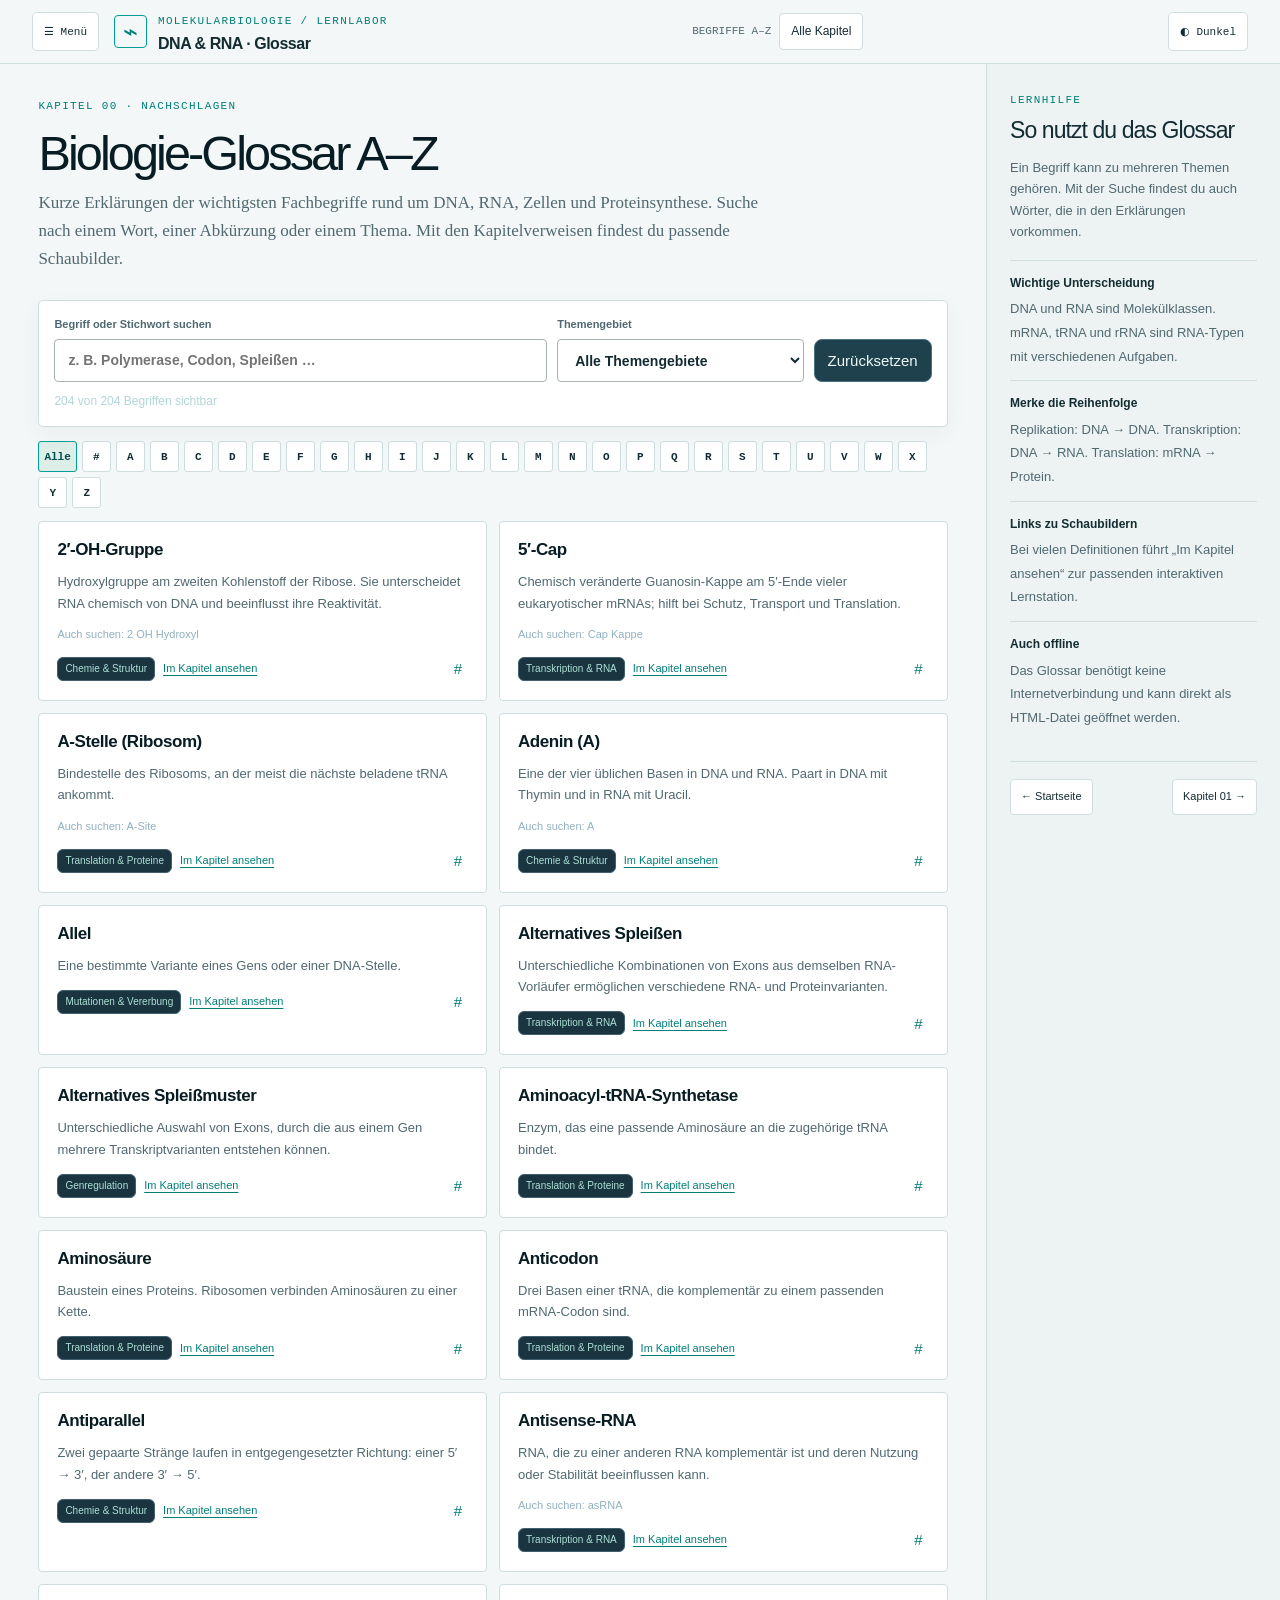
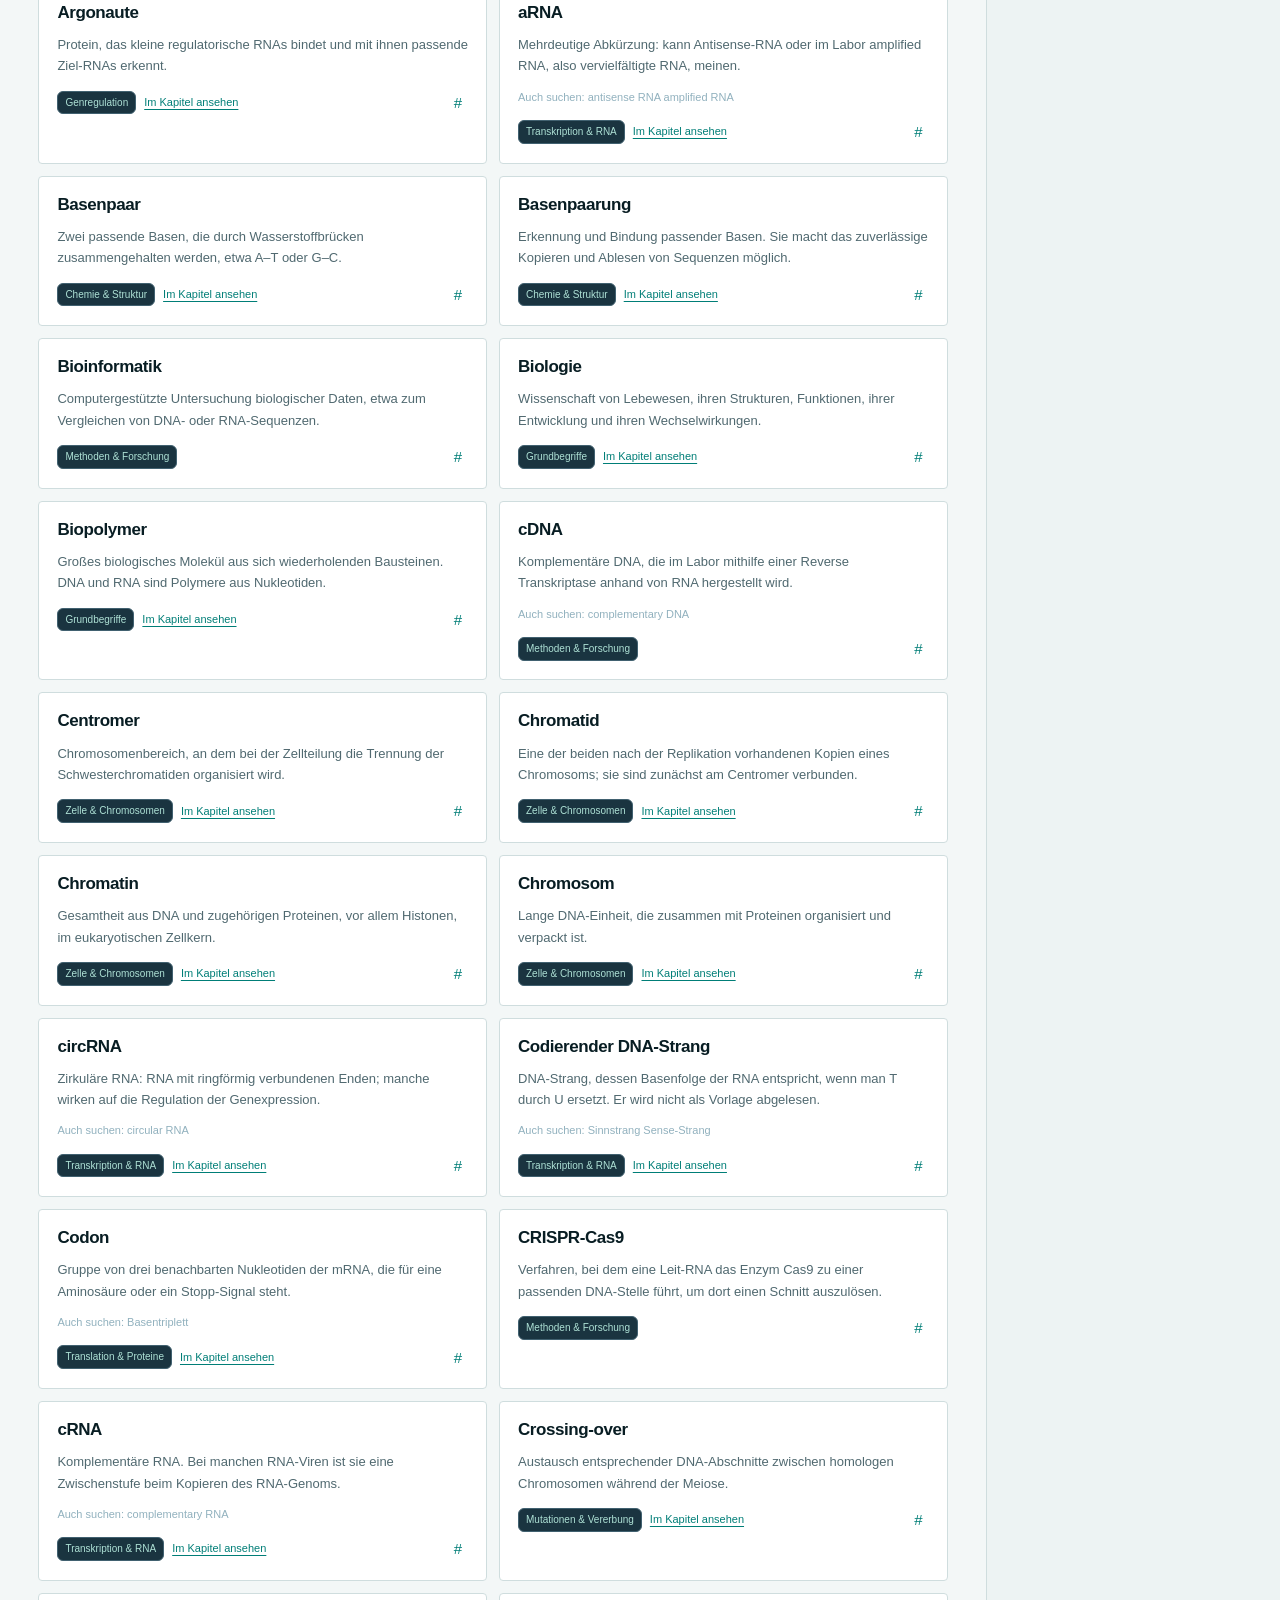
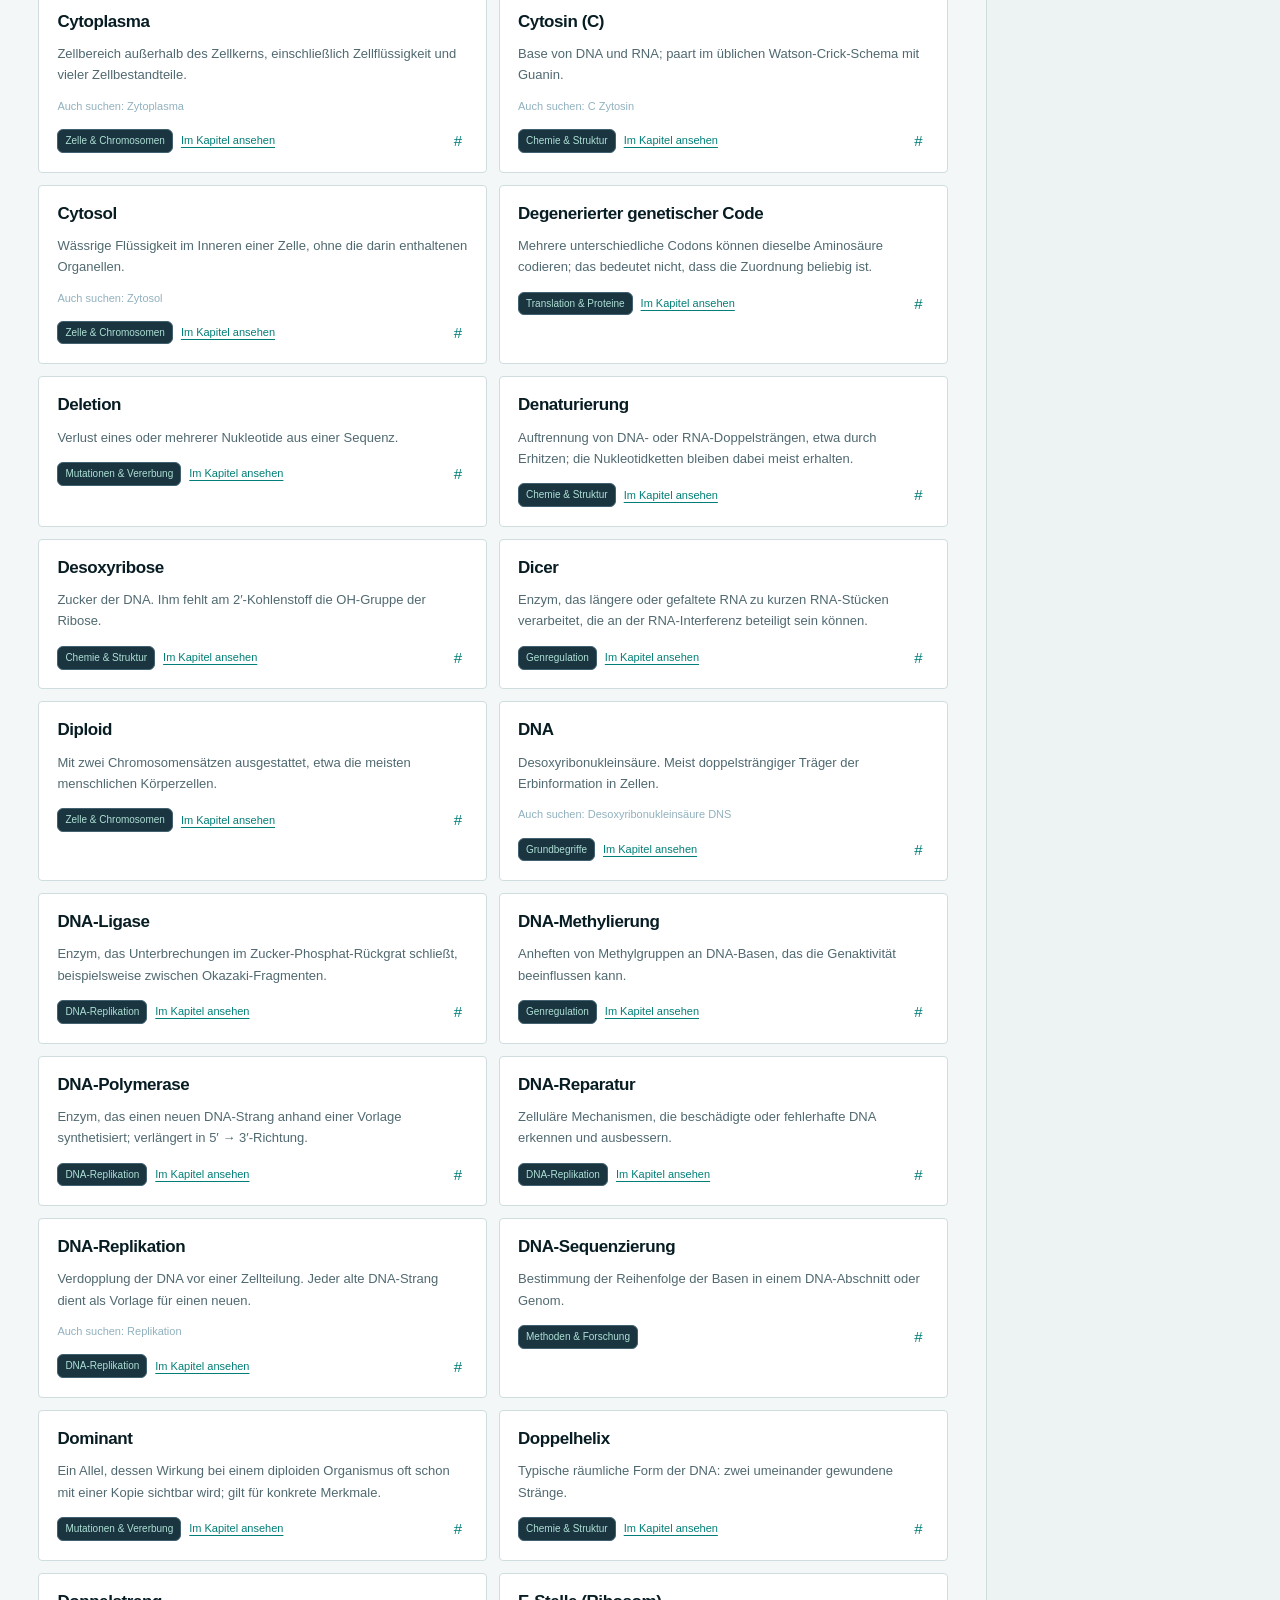
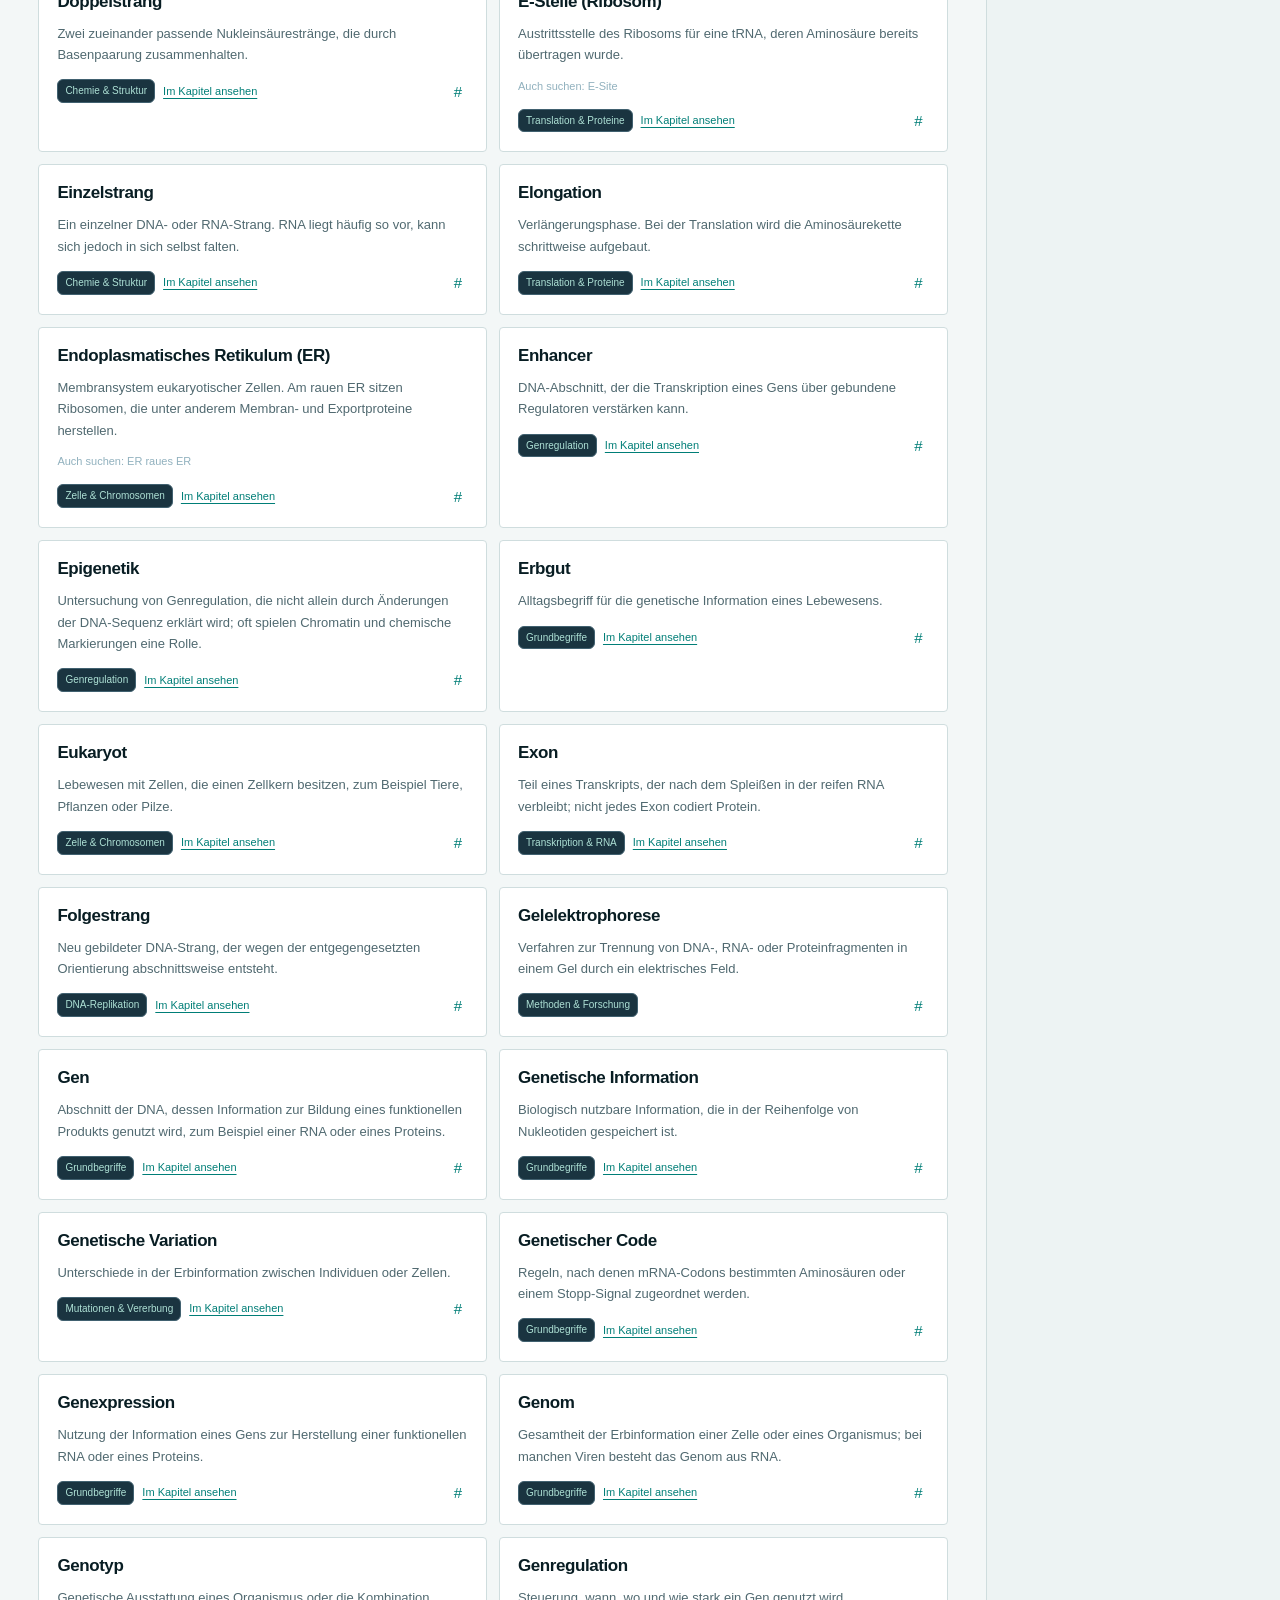
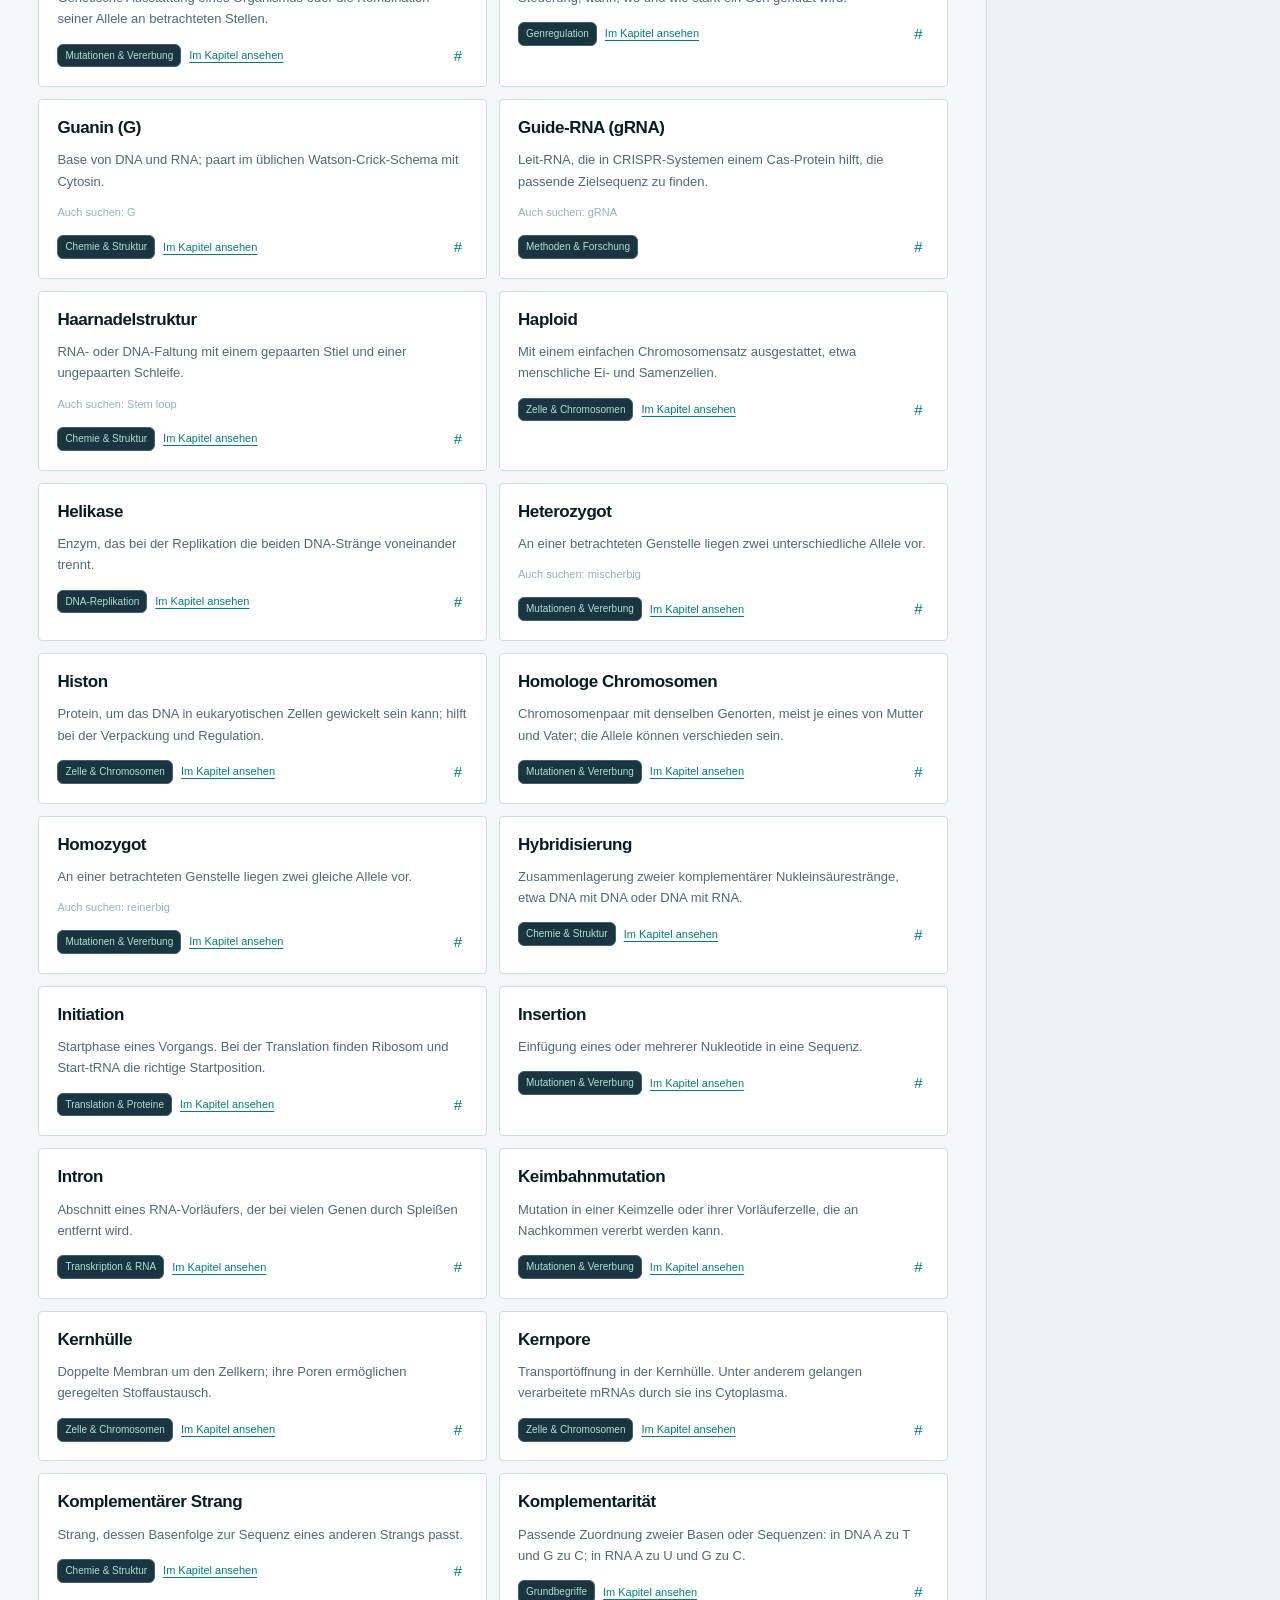
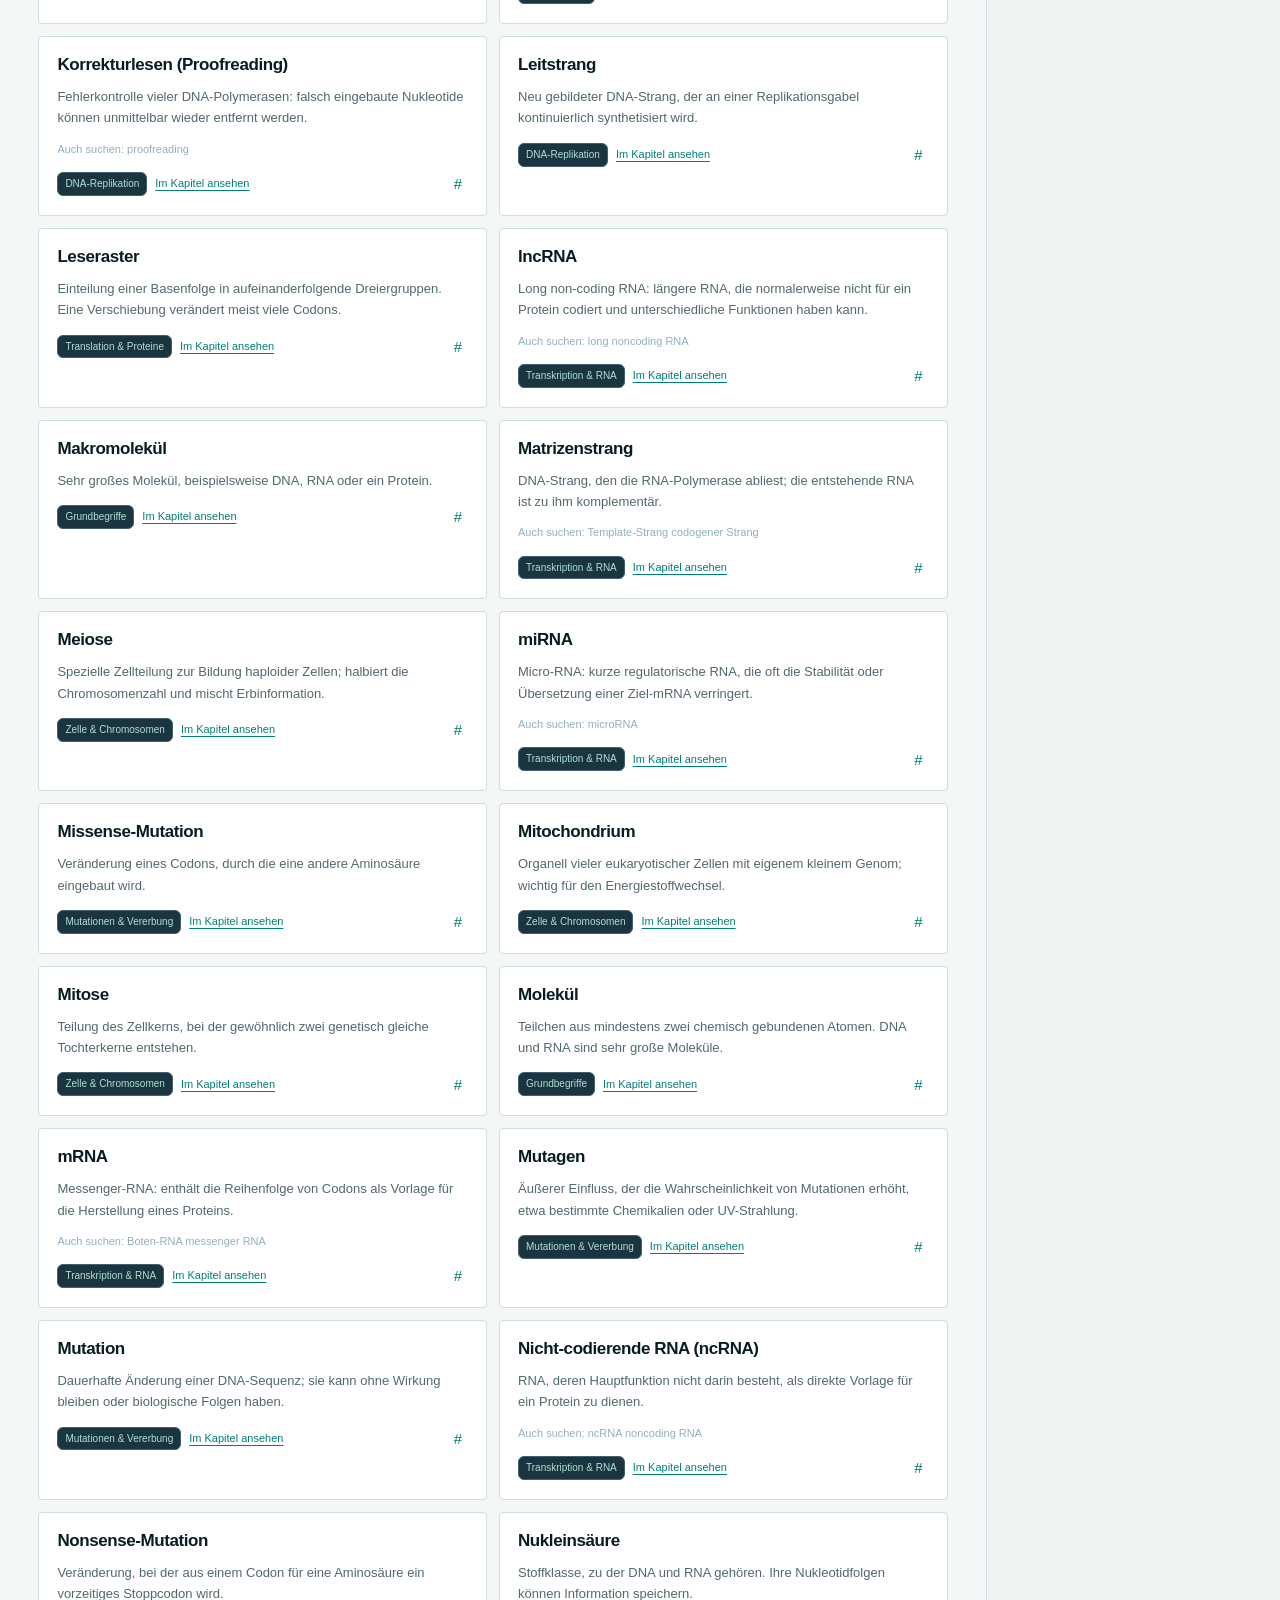
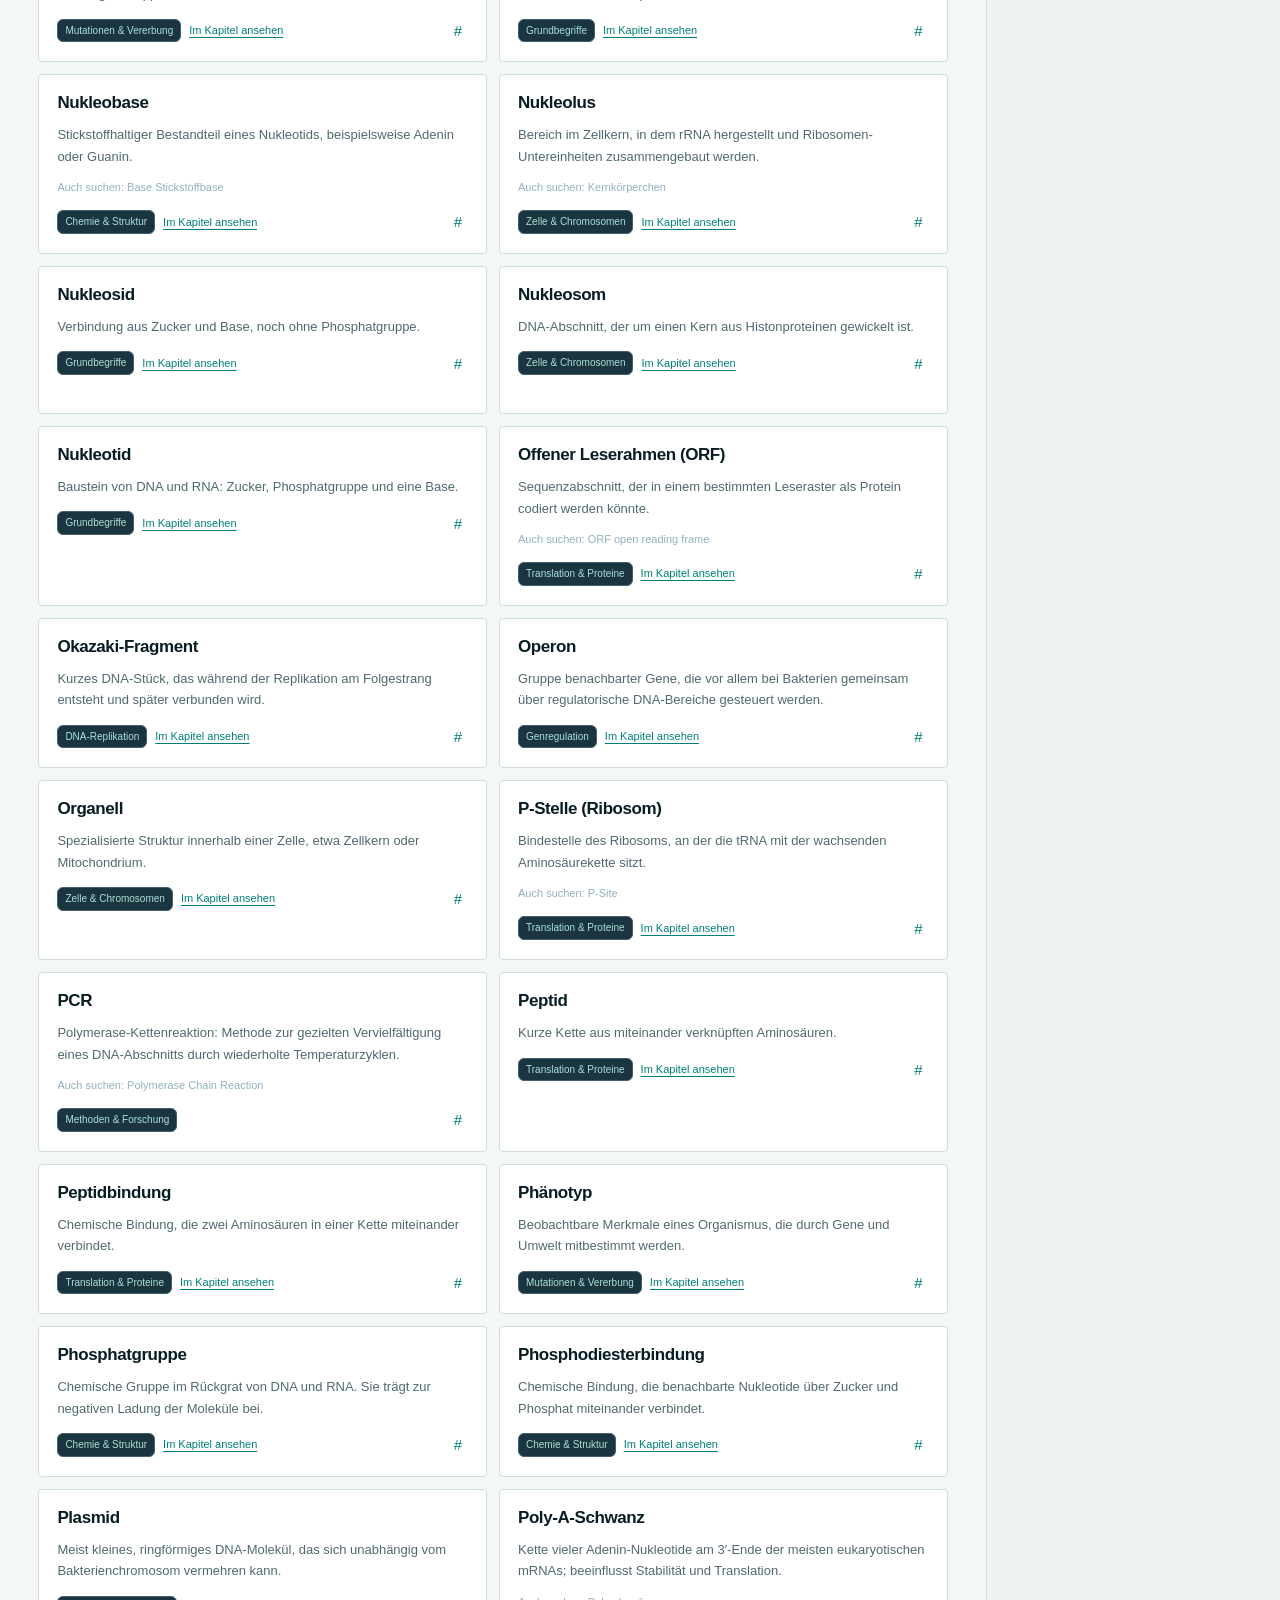
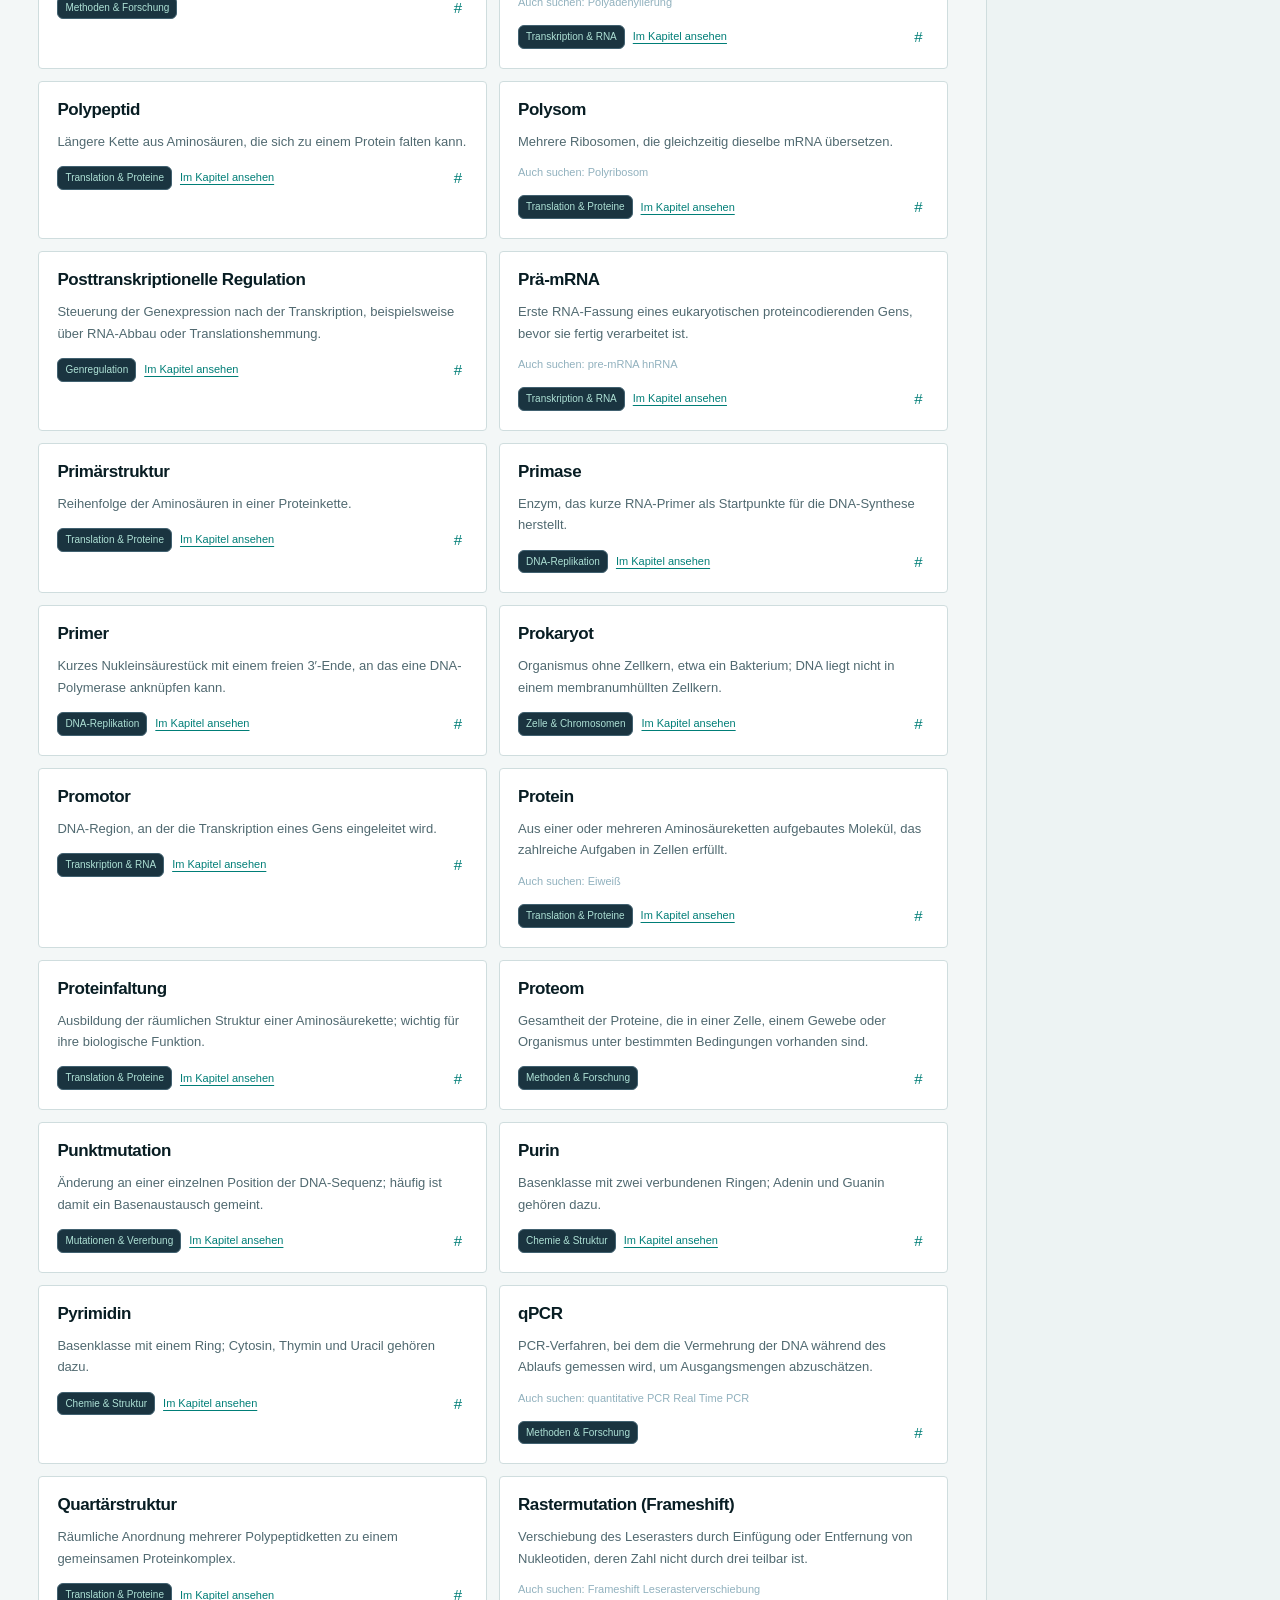
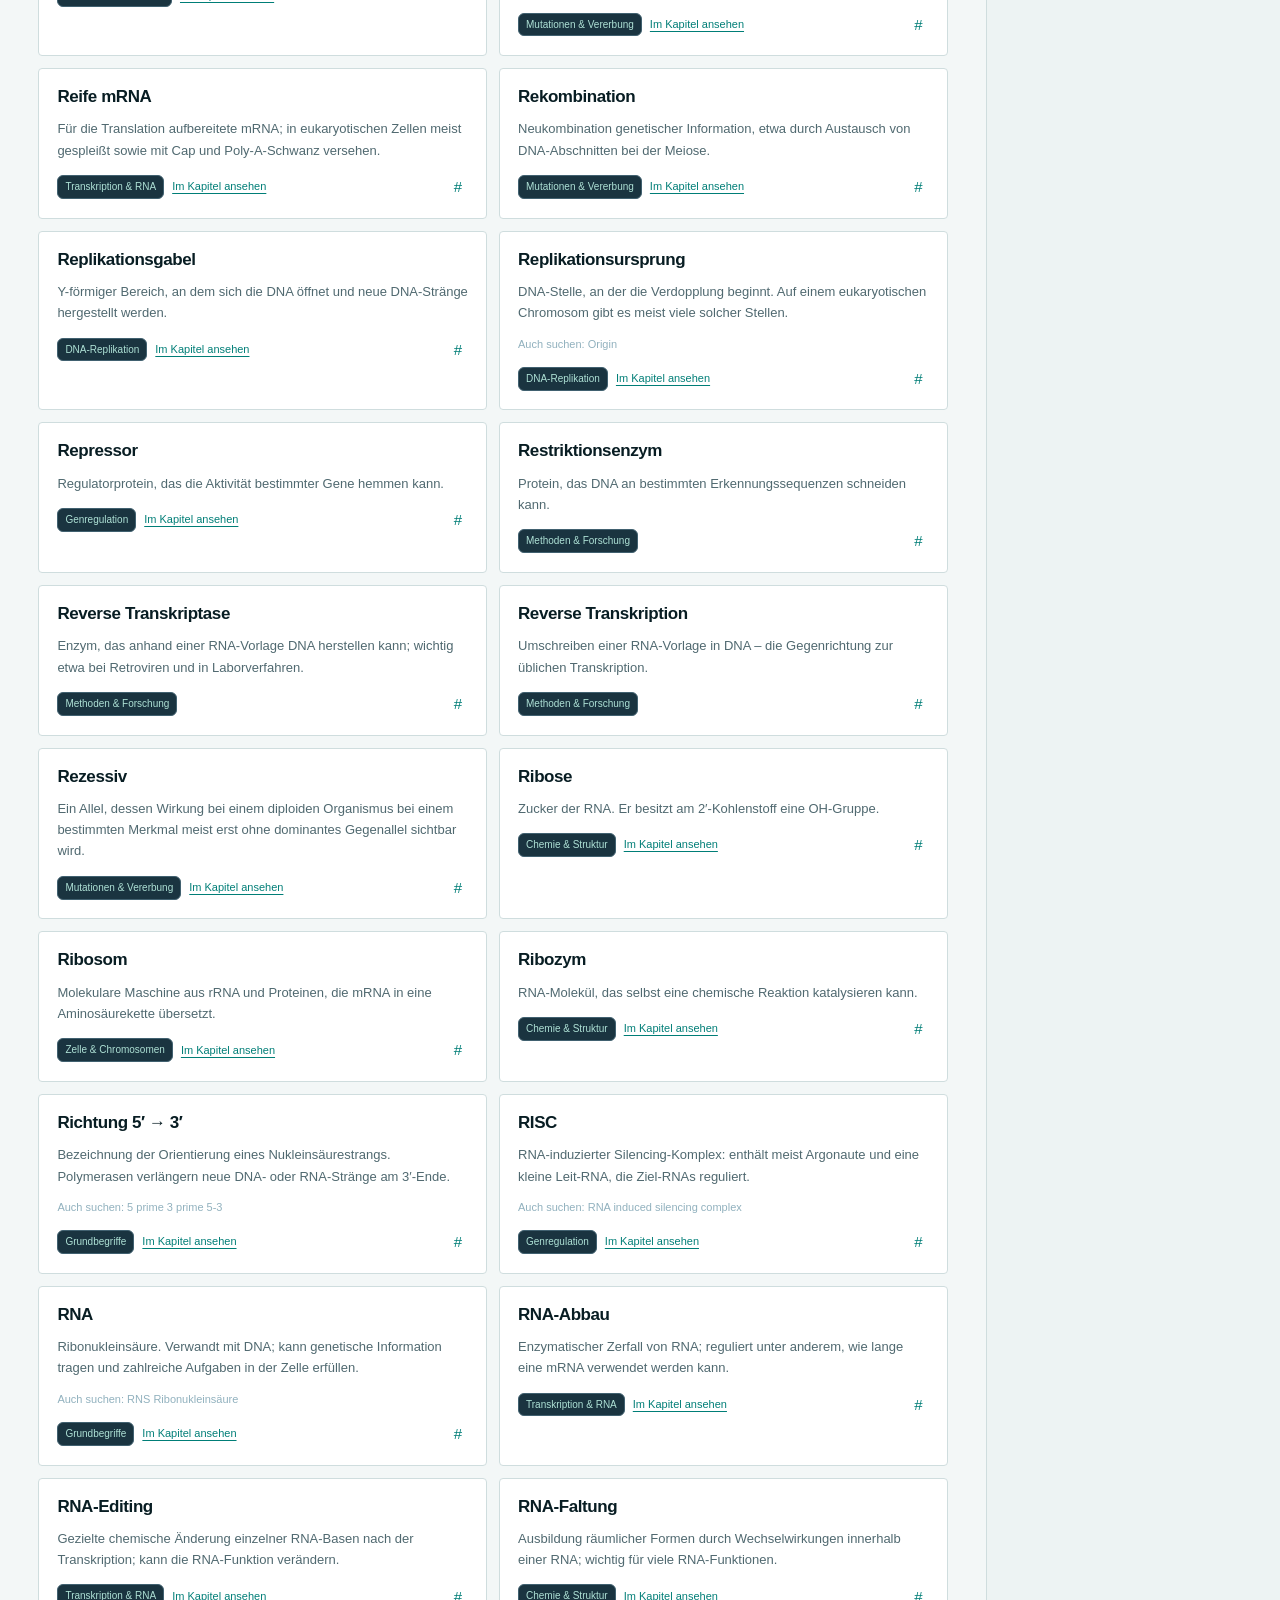
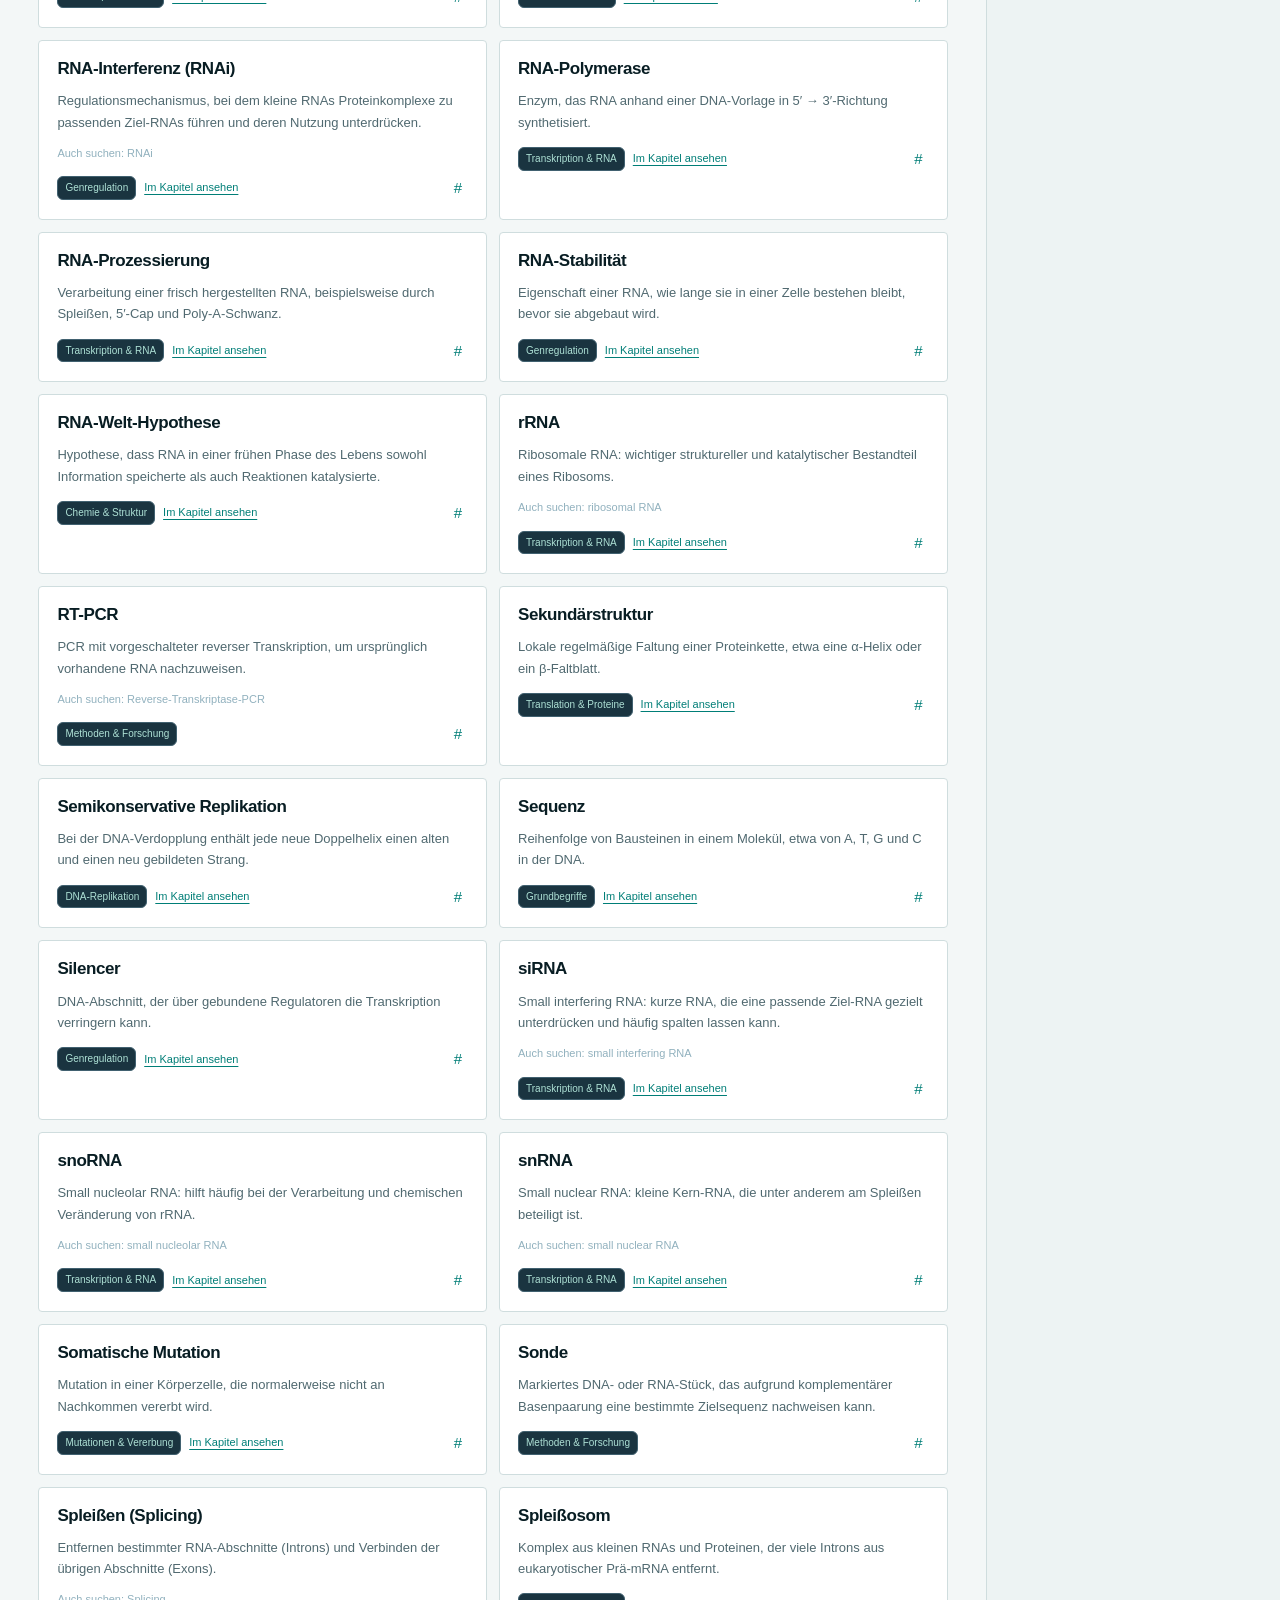
==== commit 79abd1dd: "style: align DNA/RNA laboratory with Modern Objectivity practical kit v0.1" ====
--- a/00_glossar.html
+++ b/00_glossar.html
@@ -22,7 +22,8 @@
 @media(max-width:1180px){.glosscards{grid-template-columns:1fr}}
 @media(max-width:900px){.glosscards{grid-template-columns:repeat(2,minmax(0,1fr))}.glossary-controls{top:0}}
 @media(max-width:670px){.glossary-intro{padding:25px 16px 8px}.glosscards{grid-template-columns:1fr;padding:0 12px 20px}.glossary-controls{margin:12px 10px;padding:12px}.letters{margin:4px 12px 14px}.glossary-controls .searchfield,.glossary-controls .catfield{min-width:100%}.glossentry{min-height:0}.glossaryhint{padding:0 12px 22px}}
-</style><link rel="stylesheet" href="lab-theme.css">
+</style><link rel="stylesheet" href="modern-objectivity.css">
+<link rel="stylesheet" href="lab-theme.css">
 <script defer src="lab-theme.js"></script>
 </head><body>
 <div class="shell"><header class="top"><a class="brand" href="index.html"><span class="mark">⌁</span><span><span class="eyebrow">Molekularbiologie / Lernlabor</span><b>DNA &amp; RNA · Glossar</b></span></a><div class="topright"><span>BEGRIFFE A–Z</span><a href="index.html">Alle Kapitel</a></div></header><nav class="nav" aria-label="Kapitel"><div class="sidehead">Lernpfad</div><div class="navlist"><a href="index.html"><span>⌂</span>Übersicht</a><a href="00_glossar.html" class="active" aria-current="page"><span>00</span>Glossar A–Z</a><a href="01_dna_rna.html"><span>01</span>DNA &amp; RNA</a><a href="02_replikation.html"><span>02</span>Replikation</a><a href="03_transkription.html"><span>03</span>Transkription</a><a href="04_translation.html"><span>04</span>Translation</a><a href="05_mutationen.html"><span>05</span>Mutationen</a><a href="06_zellkarte.html"><span>06</span>Zellkarte</a><a href="07_rna_typen.html"><span>07</span>RNA-Typen</a></div><div class="navnotice">Direkt in einem Begriff suchen oder nach Themen filtern. Alle Kapitel lassen sich ohne Server öffnen.</div></nav>
--- a/modern-objectivity.css
+++ b/modern-objectivity.css
@@ -0,0 +1,272 @@
+/*
+Modern Objectivity — Laboratory Style Kit v0.1
+GPL-2.0-only • practical reference implementation, not a universal brand.
+Semantic tokens are intentionally overridable for each laboratory stage.
+*/
+:root {
+  color-scheme: light;
+  --mo-font: "Liberation Sans", "DejaVu Sans", Arial, sans-serif;
+  --mo-mono: "Liberation Mono", "DejaVu Sans Mono", Consolas, monospace;
+  --mo-serif: "Liberation Serif", Georgia, serif;
+  --mo-bg: #f3f7f7;
+  --mo-surface: #ffffff;
+  --mo-surface-2: #edf3f3;
+  --mo-surface-3: #e3eded;
+  --mo-text: #132c32;
+  --mo-text-strong: #081d23;
+  --mo-muted: #506970;
+  --mo-border: #cfddde;
+  --mo-border-strong: #afc3c6;
+  --mo-accent: #007e77;
+  --mo-accent-active: #00625f;
+  --mo-accent-light: #d9f5ef;
+  --mo-accent-glow: #13d4b8;
+  --mo-focus: #0b9fbe;
+  --mo-danger: #b83d42;
+  --mo-danger-bg: #fff0f0;
+  --mo-warning: #986213;
+  --mo-warning-bg: #fff4dd;
+  --mo-ok: #147b58;
+  --mo-ok-bg: #e1f6eb;
+  --mo-info: #285f9c;
+  --mo-info-bg: #e9f3fc;
+  --mo-rail: #0b1d23;
+  --mo-rail-text: #e0f2f2;
+  --mo-rail-muted: #94b0b5;
+  --mo-shadow: 0 14px 40px rgba(12, 45, 50, .07);
+  --mo-radius: 9px;
+  --mo-radius-sm: 5px;
+  --mo-space-1: 4px;
+  --mo-space-2: 8px;
+  --mo-space-3: 12px;
+  --mo-space-4: 16px;
+  --mo-space-5: 20px;
+  --mo-space-6: 24px;
+  --mo-space-8: 32px;
+  --mo-space-10: 40px;
+  --mo-space-12: 48px;
+  --mo-page-width: 1280px;
+}
+[data-theme="dark"] {
+  color-scheme: dark;
+  --mo-bg: #08191e;
+  --mo-surface: #10272d;
+  --mo-surface-2: #162f35;
+  --mo-surface-3: #1e3a42;
+  --mo-text: #d7e8e9;
+  --mo-text-strong: #f4fbfa;
+  --mo-muted: #a2bac0;
+  --mo-border: #2a4a52;
+  --mo-border-strong: #41616b;
+  --mo-accent: #49d9c6;
+  --mo-accent-active: #82eee0;
+  --mo-accent-light: #16443f;
+  --mo-accent-glow: #5ef6dd;
+  --mo-focus: #81d8ff;
+  --mo-danger: #ff949b;
+  --mo-danger-bg: #3c252a;
+  --mo-warning: #f5ca75;
+  --mo-warning-bg: #3c321f;
+  --mo-ok: #7ee6b8;
+  --mo-ok-bg: #173d34;
+  --mo-info: #9ccaff;
+  --mo-info-bg: #20354d;
+  --mo-shadow: 0 16px 44px rgba(0, 0, 0, .18);
+}
+*, *::before, *::after { box-sizing: border-box; }
+html { scroll-behavior: smooth; scroll-padding-top: 24px; }
+body { margin: 0; background: var(--mo-bg); color: var(--mo-text); font: 400 15px/1.62 var(--mo-font); -webkit-font-smoothing: antialiased; }
+button, input, textarea, select { font: inherit; }
+button { cursor: pointer; }
+a { color: var(--mo-accent); text-underline-offset: 3px; }
+a:hover { color: var(--mo-accent-active); }
+:focus-visible { outline: 3px solid var(--mo-focus) !important; outline-offset: 3px; }
+::selection { background: var(--mo-accent); color: #fff; }
+h1,h2,h3,h4,p,figure { margin-top: 0; }
+h1,h2,h3,h4 { color: var(--mo-text-strong); line-height: 1.18; letter-spacing: -.028em; }
+h1 { font-size: clamp(2.4rem, 5vw, 4.8rem); font-weight: 650; }
+h2 { font-size: clamp(1.6rem, 2.5vw, 2.6rem); font-weight: 650; }
+h3 { font-size: 1.12rem; letter-spacing: -.015em; }
+p { max-width: 75ch; }
+small, .mo-small { font-size: .81rem; }
+.mo-mono, code, pre, kbd { font-family: var(--mo-mono); font-variant-numeric: tabular-nums; }
+code { font-size: .89em; }
+.mo-tabular { font-variant-numeric: tabular-nums; font-feature-settings: "tnum"; }
+.mo-muted { color: var(--mo-muted); }
+.mo-eyebrow, .mo-kicker { display:block; font: 700 11px/1.5 var(--mo-mono); text-transform: uppercase; letter-spacing: .13em; color: var(--mo-accent); }
+.mo-kicker { margin-bottom: 12px; }
+.mo-lead { font-size: clamp(1.05rem, 1.6vw, 1.3rem); line-height: 1.65; color: var(--mo-muted); max-width: 69ch; }
+.mo-strong { font-weight: 700; }
+.mo-rule { border: 0; border-top: 1px solid var(--mo-border); margin: 28px 0; }
+.mo-sr-only { position: absolute!important; width:1px!important; height:1px!important; overflow:hidden!important; clip:rect(0,0,0,0)!important; white-space:nowrap!important; }
+
+/* Shell / page */
+.mo-shell { display:grid; grid-template-columns: 254px minmax(0,1fr); min-height:100vh; }
+.mo-sidebar { background: var(--mo-rail); color: var(--mo-rail-text); padding: 28px 18px; min-width:0; position:sticky; top:0; height:100vh; overflow-y:auto; display:flex; flex-direction:column; gap:28px; }
+.mo-brand { display:flex; align-items:center; gap:12px; text-decoration:none; color:var(--mo-rail-text); line-height:1.2; font-weight:700; letter-spacing:.01em; font-size:14px; }
+.mo-brand:hover { color:var(--mo-rail-text); }
+.mo-brand-mark { width:35px; height:35px; flex:none; display:grid; place-items:center; color:#71eedb; background:linear-gradient(135deg,#123f40,#0b232a); border:1px solid #39746f; border-radius:8px; font:700 18px var(--mo-mono); }
+.mo-brand small { display:block; margin-top:3px; color:var(--mo-rail-muted); font:400 10px var(--mo-mono); letter-spacing:.08em; text-transform:uppercase; }
+.mo-nav-group { margin-bottom:17px; }
+.mo-nav-title { font:700 10px/1.5 var(--mo-mono); color:#7ca5a8; text-transform:uppercase; letter-spacing:.15em; padding:0 12px; margin-bottom:7px; }
+.mo-nav { display:grid; gap:3px; }
+.mo-nav a { display:flex; align-items:center; justify-content:space-between; gap:8px; padding:9px 12px; border-radius:6px; color:var(--mo-rail-muted); text-decoration:none; font-size:13px; transition:background .15s,color .15s; }
+.mo-nav a:hover,.mo-nav a[aria-current="page"],.mo-nav a.is-active { color:#f0ffff; background:#18363c; }
+.mo-nav a[aria-current="page"]::after,.mo-nav a.is-active::after { content:""; width:5px; height:5px; border-radius:50%; background:#5ae6ce; }
+.mo-sidebar-foot { margin-top:auto; padding:15px 12px 0; border-top:1px solid #2d4b50; color:var(--mo-rail-muted); font:11px/1.6 var(--mo-mono); }
+.mo-main { min-width:0; }
+.mo-topbar { display:flex; justify-content:space-between; align-items:center; gap:16px; min-height:68px; border-bottom:1px solid var(--mo-border); padding:14px clamp(22px,4vw,56px); background:var(--mo-surface); }
+.mo-topbar-path { font:12px var(--mo-mono); color:var(--mo-muted); word-break:break-word; }
+.mo-topbar-path strong { color:var(--mo-text-strong); font-weight:700; }
+.mo-topbar-actions { display:flex; gap:9px; align-items:center; flex-wrap:wrap; }
+.mo-content { width:min(100%, var(--mo-page-width)); margin:0 auto; padding:38px clamp(20px,4vw,56px) 90px; }
+.mo-section { padding-top:46px; padding-bottom:46px; border-bottom:1px solid var(--mo-border); }
+.mo-section-head { display:flex; justify-content:space-between; align-items:end; gap:22px; margin-bottom:25px; }
+.mo-section-head h2 { margin:0 0 7px; }
+.mo-section-head p { margin:0; color:var(--mo-muted); }
+.mo-hero { position:relative; isolation:isolate; overflow:hidden; background:#0b2229; border-radius:14px; padding:clamp(30px,6vw,74px); color:#e5f6f4; min-height:385px; display:flex; flex-direction:column; justify-content:center; margin-bottom:12px; }
+.mo-hero::before { content:""; position:absolute; inset:0; z-index:-2; background-image:linear-gradient(rgba(111,199,192,.06) 1px,transparent 1px),linear-gradient(90deg,rgba(111,199,192,.06) 1px,transparent 1px); background-size:32px 32px; mask-image:linear-gradient(to left,black,transparent 80%); }
+.mo-hero::after { content:""; position:absolute; right:-110px; top:-125px; width:490px; aspect-ratio:1; z-index:-1; background:radial-gradient(circle at 45% 45%,transparent 18%,rgba(48,235,199,.46) 18.3%,transparent 18.8%,transparent 31%,rgba(48,235,199,.24) 31.3%,transparent 31.8%,transparent 49%,rgba(48,235,199,.14) 49.3%,transparent 49.8%); transform:rotate(-18deg); }
+.mo-hero h1 { color:#fff; max-width:720px; margin:18px 0 18px; letter-spacing:-.055em; }
+.mo-hero p { color:#b1d3d5; font-size:18px; max-width:590px; }
+.mo-hero .mo-eyebrow { color:#64e8d1; }
+.mo-hero-actions { display:flex; gap:10px; flex-wrap:wrap; margin-top:17px; }
+
+/* Layout */
+.mo-grid { display:grid; gap:16px; }
+.mo-grid-2 { grid-template-columns:repeat(2,minmax(0,1fr)); }
+.mo-grid-3 { grid-template-columns:repeat(3,minmax(0,1fr)); }
+.mo-grid-4 { grid-template-columns:repeat(4,minmax(0,1fr)); }
+.mo-flex { display:flex; align-items:center; gap:12px; }
+.mo-between { display:flex; align-items:center; justify-content:space-between; gap:12px; }
+.mo-wrap { flex-wrap:wrap; }
+.mo-stack { display:grid; gap:14px; }
+.mo-panel, .mo-card { background:var(--mo-surface); border:1px solid var(--mo-border); border-radius:var(--mo-radius); }
+.mo-panel { padding:24px; }
+.mo-card { padding:22px; box-shadow:var(--mo-shadow); }
+.mo-card-head { display:flex; justify-content:space-between; align-items:center; gap:12px; margin-bottom:15px; }
+.mo-card-head h3 { margin:0; }
+.mo-stat { display:flex; flex-direction:column; gap:5px; min-width:0; }
+.mo-stat-value { font:650 clamp(1.6rem,2.6vw,2.4rem)/1.13 var(--mo-mono); color:var(--mo-text-strong); letter-spacing:-.055em; }
+.mo-stat-label { font-size:12px; color:var(--mo-muted); }
+.mo-stat-foot { font:11px var(--mo-mono); color:var(--mo-accent); margin-top:8px; }
+
+/* Controls */
+.mo-btn { display:inline-flex; align-items:center; justify-content:center; gap:8px; appearance:none; padding:10px 15px; min-height:39px; color:var(--mo-text); background:var(--mo-surface); border:1px solid var(--mo-border-strong); border-radius:var(--mo-radius-sm); font:700 12px/1.3 var(--mo-font); text-decoration:none; transition:background .13s,border-color .13s,transform .13s; white-space:nowrap; }
+.mo-btn:hover { background:var(--mo-surface-2); color:var(--mo-text-strong); border-color:var(--mo-accent); }
+.mo-btn:active { transform:translateY(1px); }
+.mo-btn:disabled { opacity:.48; cursor:not-allowed; transform:none; }
+.mo-btn-primary { color:#fff; background:#007e77; border-color:#007e77; }
+.mo-btn-primary:hover { color:#fff; background:#00635e; border-color:#00635e; }
+.mo-btn-quiet { background:transparent; border-color:transparent; }
+.mo-btn-quiet:hover { background:var(--mo-surface-2); }
+.mo-btn-danger { color:var(--mo-danger); border-color:var(--mo-danger); }
+.mo-btn-sm { min-height:32px; padding:7px 11px; font-size:11px; }
+.mo-btn-lg { min-height:47px; padding:12px 21px; }
+.mo-btn-on-dark { background:#1a494a; color:#e9fffc; border-color:#3d817b; }
+.mo-btn-on-dark:hover { background:#23605f; border-color:#69d7ca; color:#fff; }
+.mo-field { display:grid; gap:7px; min-width:0; }
+.mo-field-label { font-size:12px; font-weight:700; color:var(--mo-text-strong); }
+.mo-field-help { font-size:11px; color:var(--mo-muted); }
+.mo-input,.mo-select,.mo-textarea { width:100%; min-height:41px; border:1px solid var(--mo-border-strong); border-radius:var(--mo-radius-sm); background:var(--mo-surface); color:var(--mo-text-strong); padding:9px 11px; outline:none; }
+.mo-input::placeholder,.mo-textarea::placeholder { color:var(--mo-muted); opacity:.85; }
+.mo-input:focus,.mo-select:focus,.mo-textarea:focus { border-color:var(--mo-accent); box-shadow:0 0 0 3px var(--mo-accent-light); }
+.mo-input:disabled,.mo-select:disabled { opacity:.55; }
+.mo-input[aria-invalid="true"] { border-color:var(--mo-danger); }
+.mo-textarea { min-height:106px; resize:vertical; }
+.mo-check { display:inline-flex; align-items:center; gap:9px; color:var(--mo-text); font-size:13px; cursor:pointer; }
+.mo-check input { accent-color:var(--mo-accent); width:17px; height:17px; }
+.mo-range { width:100%; accent-color:var(--mo-accent); cursor:pointer; }
+.mo-switch { display:inline-flex; align-items:center; gap:10px; font-size:12px; cursor:pointer; }
+.mo-switch input { appearance:none; width:38px; height:22px; border-radius:30px; border:1px solid var(--mo-border-strong); background:var(--mo-surface-3); position:relative; transition:background .15s; }
+.mo-switch input::after { content:""; width:16px; height:16px; top:2px; left:2px; border-radius:50%; position:absolute; background:var(--mo-muted); transition:transform .15s, background .15s; }
+.mo-switch input:checked { background:var(--mo-accent); border-color:var(--mo-accent); }
+.mo-switch input:checked::after { transform:translateX(16px); background:#fff; }
+.mo-switch input:focus-visible { outline:3px solid var(--mo-focus); outline-offset:2px; }
+
+/* Status, notes, progress */
+.mo-badge { display:inline-flex; gap:7px; align-items:center; min-height:23px; padding:2px 8px; font:700 10px/1.4 var(--mo-mono); text-transform:uppercase; letter-spacing:.045em; border:1px solid var(--mo-border); border-radius:4px; color:var(--mo-muted); background:var(--mo-surface-2); }
+.mo-badge::before { content:""; width:6px; height:6px; border-radius:50%; background:currentColor; }
+.mo-badge-success { color:var(--mo-ok); border-color:color-mix(in srgb,var(--mo-ok) 25%,var(--mo-border)); background:var(--mo-ok-bg); }
+.mo-badge-warning { color:var(--mo-warning); border-color:color-mix(in srgb,var(--mo-warning) 25%,var(--mo-border)); background:var(--mo-warning-bg); }
+.mo-badge-danger { color:var(--mo-danger); border-color:color-mix(in srgb,var(--mo-danger) 25%,var(--mo-border)); background:var(--mo-danger-bg); }
+.mo-badge-info { color:var(--mo-info); border-color:color-mix(in srgb,var(--mo-info) 25%,var(--mo-border)); background:var(--mo-info-bg); }
+.mo-note { display:flex; align-items:flex-start; gap:13px; padding:14px 16px; border-left:3px solid var(--mo-accent); background:var(--mo-accent-light); color:var(--mo-text); border-radius:0 var(--mo-radius-sm) var(--mo-radius-sm) 0; font-size:13px; }
+.mo-note-warning { border-color:var(--mo-warning); background:var(--mo-warning-bg); }
+.mo-note-danger { border-color:var(--mo-danger); background:var(--mo-danger-bg); }
+.mo-progress { height:6px; width:100%; overflow:hidden; border-radius:10px; background:var(--mo-surface-3); }
+.mo-progress > span { display:block; height:100%; border-radius:10px; background:var(--mo-accent); transition:width .25s ease; }
+.mo-meter { display:grid; gap:8px; }
+.mo-meter-label { display:flex; justify-content:space-between; font:11px var(--mo-mono); gap:8px; color:var(--mo-muted); }
+.mo-meter-label strong { color:var(--mo-text-strong); }
+
+/* Tabs */
+.mo-tabs { display:flex; gap:4px; flex-wrap:wrap; border-bottom:1px solid var(--mo-border); margin-bottom:19px; }
+.mo-tab { appearance:none; background:transparent; border:0; border-bottom:2px solid transparent; color:var(--mo-muted); padding:10px 15px 12px; margin-bottom:-1px; font:700 12px var(--mo-font); }
+.mo-tab[aria-selected="true"] { color:var(--mo-accent); border-bottom-color:var(--mo-accent); }
+.mo-tab:hover { color:var(--mo-text-strong); background:var(--mo-surface-2); }
+[role="tabpanel"][hidden] { display:none!important; }
+
+/* Tables and data */
+.mo-table-wrap { width:100%; overflow-x:auto; border:1px solid var(--mo-border); border-radius:var(--mo-radius); background:var(--mo-surface); }
+.mo-table { border-collapse:collapse; width:100%; min-width:550px; font-size:12px; font-variant-numeric:tabular-nums; }
+.mo-table th { text-align:left; font:700 10px/1.4 var(--mo-mono); color:var(--mo-muted); text-transform:uppercase; letter-spacing:.06em; background:var(--mo-surface-2); padding:13px 15px; border-bottom:1px solid var(--mo-border); white-space:nowrap; }
+.mo-table td { padding:13px 15px; border-bottom:1px solid var(--mo-border); vertical-align:middle; color:var(--mo-text); }
+.mo-table tbody tr:last-child td { border-bottom:0; }
+.mo-table tbody tr:hover { background:var(--mo-surface-2); }
+.mo-table td.mo-num, .mo-table th.mo-num { text-align:right; font-family:var(--mo-mono); }
+.mo-table td strong { color:var(--mo-text-strong); }
+.mo-table-muted { color:var(--mo-muted); }
+.mo-positive { color:var(--mo-ok); }
+.mo-negative { color:var(--mo-danger); }
+
+/* Visual media */
+.mo-chart { position:relative; min-height:180px; width:100%; border:1px solid var(--mo-border); border-radius:var(--mo-radius); overflow:hidden; background:var(--mo-surface); }
+.mo-chart svg { display:block; width:100%; height:auto; }
+.mo-chart-grid { stroke:var(--mo-border); stroke-width:1; }
+.mo-chart-line { stroke:var(--mo-accent); stroke-width:2.4; fill:none; vector-effect:non-scaling-stroke; }
+.mo-chart-area { fill:var(--mo-accent); fill-opacity:.10; }
+.mo-chart-label { fill:var(--mo-muted); font:10px var(--mo-mono); }
+.mo-code { border:1px solid var(--mo-border); background:var(--mo-surface-2); border-radius:var(--mo-radius); overflow:auto; padding:20px; font:12px/1.7 var(--mo-mono); color:var(--mo-text); white-space:pre; tab-size:2; }
+.mo-swatch { overflow:hidden; border:1px solid var(--mo-border); border-radius:var(--mo-radius); background:var(--mo-surface); }
+.mo-swatch-fill { height:81px; }
+.mo-swatch-caption { padding:11px 12px; display:grid; gap:3px; }
+.mo-swatch-caption strong { font-size:12px; }
+.mo-swatch-caption code { font-size:11px; color:var(--mo-muted); }
+.mo-steps { list-style:none; padding:0; margin:0; display:grid; gap:9px; }
+.mo-steps li { display:flex; align-items:flex-start; gap:14px; font-size:13px; }
+.mo-steps li span:first-child { width:30px; height:30px; background:var(--mo-accent-light); color:var(--mo-accent); font:700 11px var(--mo-mono); display:grid; place-items:center; border-radius:5px; flex:none; }
+.mo-toast { position:fixed; z-index:100; right:25px; bottom:25px; border:1px solid var(--mo-border-strong); border-left:4px solid var(--mo-accent); border-radius:6px; background:var(--mo-surface); color:var(--mo-text-strong); box-shadow:var(--mo-shadow); padding:15px 19px; max-width:min(360px,calc(100vw - 30px)); font-size:13px; }
+.mo-toast[hidden] { display:none; }
+.mo-placeholder { border:1px dashed var(--mo-border-strong); border-radius:var(--mo-radius); padding:25px; text-align:center; color:var(--mo-muted); }
+.mo-tag { font:700 10px var(--mo-mono); padding:4px 7px; border-radius:4px; background:var(--mo-surface-2); border:1px solid var(--mo-border); color:var(--mo-muted); }
+.mo-mark { color:var(--mo-accent); }
+
+/* Responsive */
+@media (max-width:1100px) { .mo-grid-4 {grid-template-columns:repeat(2,minmax(0,1fr))} }
+@media (max-width:900px) {
+  .mo-shell { display:block; }
+  .mo-sidebar { position:relative; height:auto; padding:14px 18px; gap:12px; }
+  .mo-sidebar nav { display:flex; gap:12px; overflow:auto; scrollbar-width:thin; }
+  .mo-nav-group { margin:0; flex:none; }
+  .mo-nav-title,.mo-sidebar-foot { display:none; }
+  .mo-nav { display:flex; }
+  .mo-nav a {white-space:nowrap; padding:7px 10px}
+  .mo-topbar {padding:14px 20px}
+  .mo-content {padding:24px 18px 70px}
+  .mo-section {padding:34px 0}
+}
+@media (max-width:640px) {
+  .mo-grid-2,.mo-grid-3,.mo-grid-4 {grid-template-columns:1fr}
+  .mo-section-head {display:block}
+  .mo-section-head > :last-child {margin-top:13px}
+  .mo-topbar {align-items:start;flex-wrap:wrap}
+  .mo-panel,.mo-card {padding:17px}
+  .mo-hero {min-height:360px; padding:28px 22px}
+  .mo-hero::after {right:-220px}
+  .mo-stat-value {font-size:2rem}
+}
+@media (prefers-reduced-motion:reduce) {
+  html {scroll-behavior:auto}
+  *,*::before,*::after { animation-duration:.01ms!important; animation-iteration-count:1!important; transition-duration:.01ms!important; }
+}
--- a/lab-theme.css
+++ b/lab-theme.css
@@ -4,16 +4,18 @@
 */
 :root {
   color-scheme: light;
-  --base:#F3F2EF; --surface:#FFFFFF; --soft:#E9E8E3; --hairline:#D4D4CF;
-  --text:#202325; --ink:#202325; --muted:#575D5E;
-  --signal:#009E98; --signal-deep:#006F6B;
-  --mint:#009E98; --bg:#F3F2EF; --panel:#FFFFFF; --panel2:#E9E8E3; --line:#D4D4CF;
+  /* Modern Objectivity practical kit v0.1 / local stage mapping. */
+  --base:var(--mo-bg); --surface:var(--mo-surface); --soft:var(--mo-surface-2); --hairline:var(--mo-border);
+  --text:var(--mo-text); --ink:var(--mo-text); --muted:var(--mo-muted);
+  --signal:#009E98; --signal-deep:var(--mo-accent);
+  --mint:#009E98; --bg:var(--mo-bg); --panel:var(--mo-surface); --panel2:var(--mo-surface-2); --line:var(--mo-border);
+  /* Domain-specific diagram colors, distinct from the UI accent. */
   --cyan:#377F9A; --orange:#A16B30; --purple:#805F9E; --red:#B95652;
 }
 html {scroll-behavior:smooth}
 body {background:var(--base);color:var(--text);font:15px/1.57 'Liberation Sans',Arial,Helvetica,sans-serif;-webkit-font-smoothing:antialiased}
 body,button,input,select {font-family:'Liberation Sans',Arial,Helvetica,sans-serif}
-:focus-visible {outline:3px solid var(--signal)!important;outline-offset:3px}
+:focus-visible {outline:3px solid var(--mo-focus)!important;outline-offset:3px}
 .eyebrow,.tag,.section-label,.sidehead,.mono,.number,.navlist span,.chapter .number {font-family:'Liberation Mono',monospace!important;letter-spacing:.075em}
 .eyebrow,.tag {color:var(--signal-deep)!important;font-size:11px;font-weight:500!important;letter-spacing:.12em}
 h1,h2,h3 {letter-spacing:-.045em}
@@ -165,4 +167,17 @@
 @media(max-width:1150px){.shell {grid-template-columns:minmax(0,1fr) 254px}.app {grid-template-columns:218px minmax(0,1fr) 260px!important}}
 @media(max-width:900px){.shell {display:flex!important;flex-direction:column;min-height:100vh}.shell>.top,.shell>.main,.shell>.rpanel {width:100%}.shell>.rpanel {border-left:0!important;border-top:1px solid var(--hairline)!important}.app {grid-template-columns:1fr!important;grid-template-rows:64px auto minmax(470px,65vh) auto!important;max-height:none!important}.app>header {grid-row:1!important}.app .side.left {grid-row:2!important;grid-column:1!important;border-right:0!important;border-bottom:1px solid var(--hairline)!important}.app .stage {grid-row:3!important}.app .side.right {grid-row:4!important;grid-column:1!important;border-left:0!important;border-top:1px solid var(--hairline)!important}.app .side.left .section-label,.app .side.left .line,.app .side.left .legend,.app .side.left .mini-note {display:none!important}}
 @media(max-width:600px){.top,.app>header {padding:9px 13px!important;flex-wrap:wrap;min-height:64px}.topright>span,.header-note>span {display:none!important}.topright {gap:4px!important}.topright a,.header-note a {padding:7px 8px!important;font-size:11px!important}.labThemeButton {margin-left:0}.labMenuButton {padding:7px 8px}.brand .eyebrow {font-size:9px!important}.brand b,.brand strong {font-size:13px!important}.brand .mark {width:28px!important;height:28px!important}.app .header-note {margin-left:auto}.app .brand .eyebrow {display:none}.introhero {padding:38px 19px!important}.introhero h1 {font-size:clamp(43px,12vw,61px)!important}.flowdiagram {gap:8px!important}.flowdiagram span {padding:8px 12px!important}.glossary-controls {position:relative!important;top:auto!important}.canvaswrap,.controls,.result,.notebox {margin-left:11px!important;margin-right:11px!important}}
-@media(prefers-reduced-motion:reduce){.labGlobalNav,.labNavBackdrop,.chapter {transition:none!important}}+@media(prefers-reduced-motion:reduce){.labGlobalNav,.labNavBackdrop,.chapter {transition:none!important}}
+/* Modern Objectivity reference kit: laboratory-stage overrides. */
+.labGlobalNav{background:var(--mo-rail)}
+.labNavFoot a{color:#91e0d2;text-decoration:underline;text-underline-offset:3px}
+.labNavFoot a:hover{color:#effffb}
+.labMenuButton,.labThemeButton{border-radius:var(--mo-radius-sm);min-height:39px}
+.labGlobalNav .labNavClose{border-radius:var(--mo-radius-sm)}
+body.lab-dark{
+  --mo-bg:#08191e;--mo-surface:#10272d;--mo-surface-2:#162f35;
+  --mo-text:#d7e8e9;--mo-text-strong:#f4fbfa;--mo-muted:#a2bac0;
+  --mo-border:#2a4a52;--mo-border-strong:#41616b;
+  --mo-accent:#49d9c6;--mo-accent-active:#82eee0;--mo-focus:#81d8ff;
+}
+@media(prefers-reduced-motion:reduce){.labGlobalNav,.labNavBackdrop{transition:none!important}}
